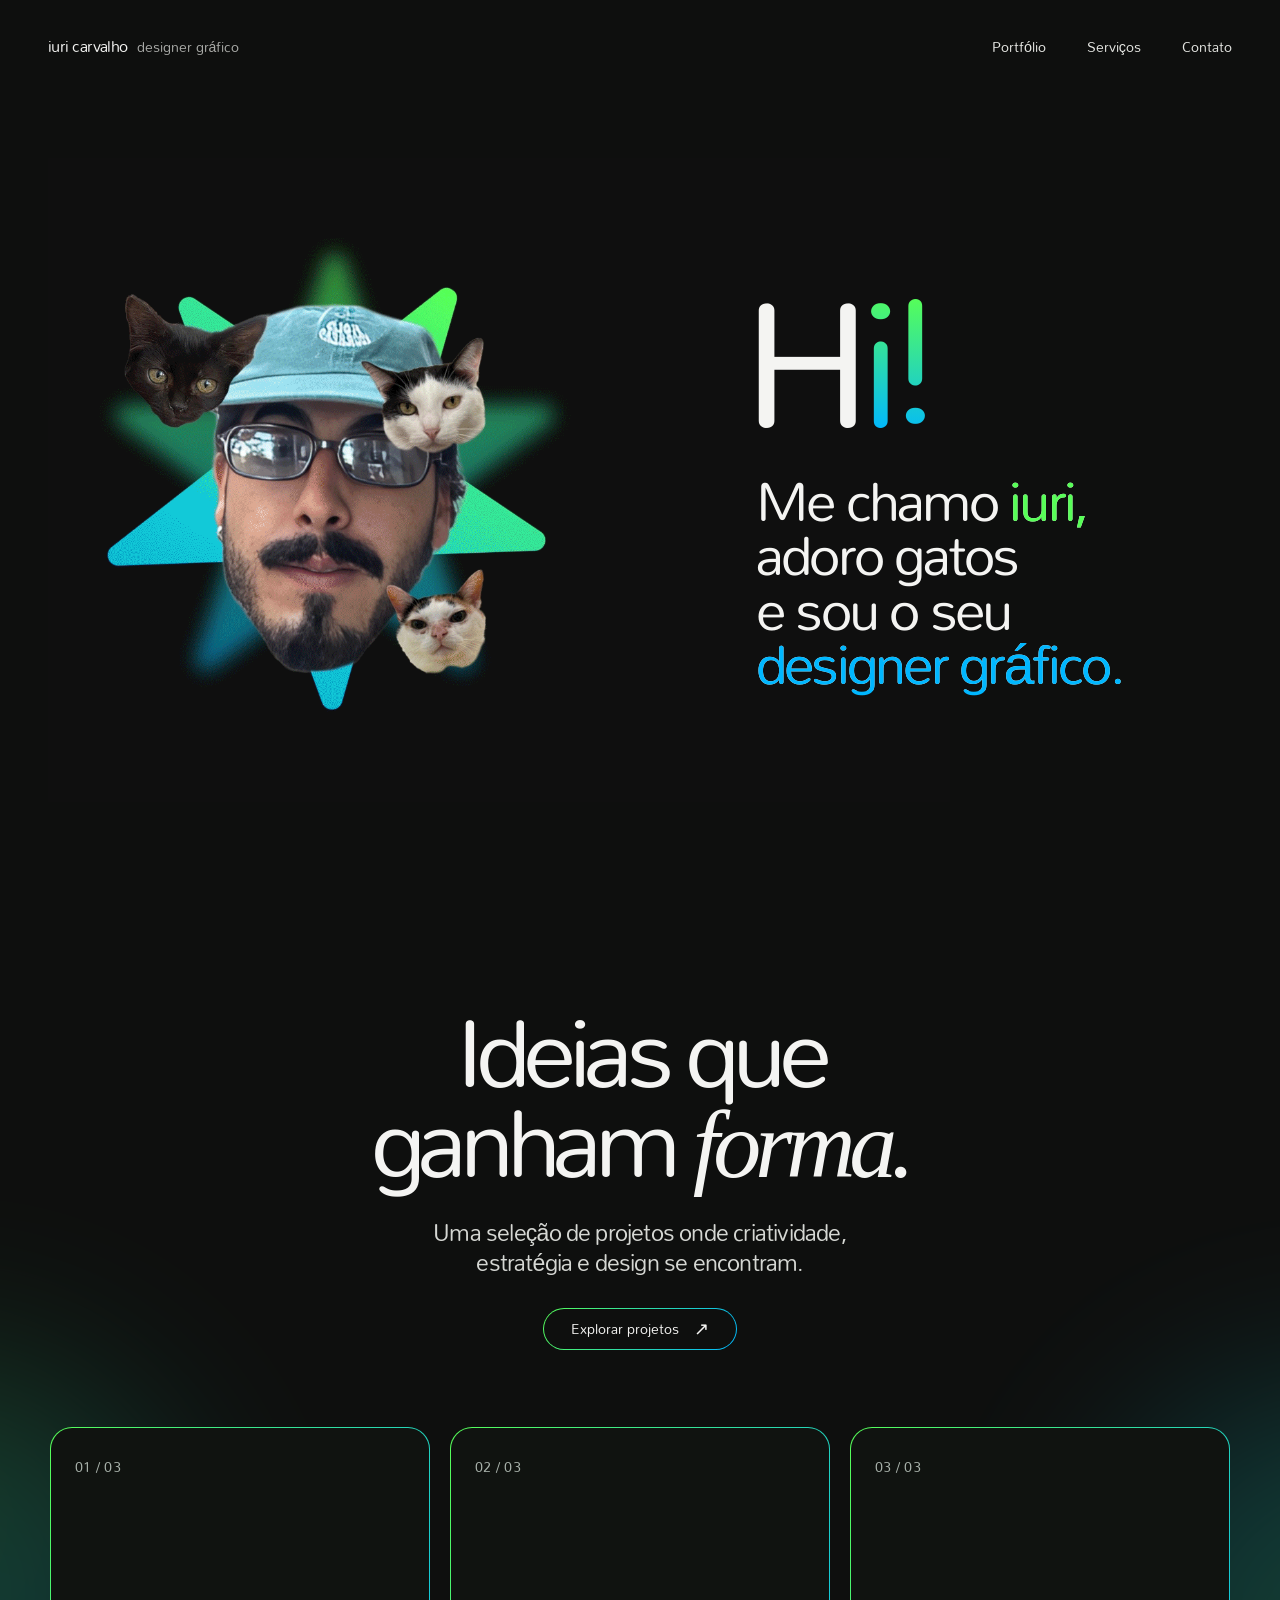
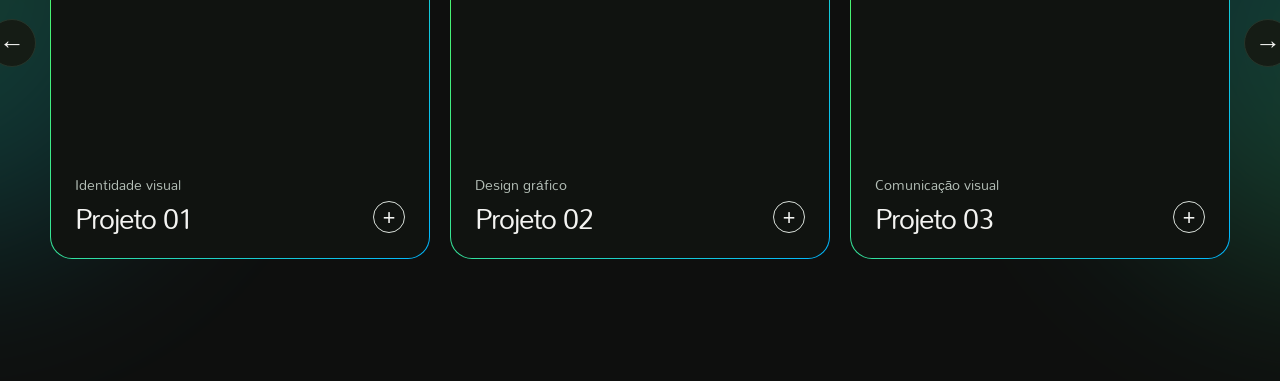
==== index.html @ af06d2a6 "teste-lp" ====
<!doctype html>
<html lang="pt-BR">
  <head>
    <meta charset="utf-8" />
    <meta name="viewport" content="width=device-width, initial-scale=1" />
    <meta
      name="description"
      content="Iuri Carvalho — designer gráfico. Conheça meu trabalho, serviços e formas de contato."
    />
    <meta name="theme-color" content="#0e0f0e" />
    <title>Iuri Carvalho — Designer gráfico</title>
    <link rel="stylesheet" href="styles.css" />
    <script src="script.js" defer></script>
  </head>

  <body>
    <header class="site-header">
      <a class="wordmark" href="#inicio" aria-label="Iuri Carvalho, início">
        <span class="wordmark__name">iuri carvalho</span>
        <span class="wordmark__role">designer gráfico</span>
      </a>

      <nav class="site-nav" aria-label="Navegação principal">
        <a href="#portfolio">Portfólio</a>
        <a href="#servicos">Serviços</a>
        <a href="#contato">Contato</a>
      </nav>
    </header>

    <main>
      <!-- PRIMEIRA SECÇÃO: APRESENTAÇÃO -->

      <section id="inicio" class="hero">
        <div class="hero-layout">
          <img
            class="hero-gif"
            src="./assets/logo.gif"
            alt="Animação da identidade visual de Iuri Carvalho"
          />

          <div class="hero-copy">
            <h1 class="hero-copy__greeting" aria-label="Hi!">
              <span class="hero-copy__letter-h" aria-hidden="true">H</span><span class="hero-copy__greeting-accent" aria-hidden="true"><span class="hero-copy__letter-i">i</span><span class="hero-copy__letter-inverted">i</span></span>
            </h1>

            <p class="hero-copy__text">
              Me chamo <span class="hero-copy__green">iuri,</span><br />
              adoro gatos<br />
              e sou o seu<br />
              <span class="hero-copy__blue">designer gráfico.</span>
            </p>
          </div>
        </div>
      </section>

      <!-- SEGUNDA SECÇÃO: PORTFÓLIO -->

      <section id="portfolio" class="portfolio" aria-labelledby="portfolio-title">
        <div class="portfolio__glow portfolio__glow--left" aria-hidden="true"></div>
        <div class="portfolio__glow portfolio__glow--right" aria-hidden="true"></div>

        <div class="portfolio__content">
          <div class="portfolio__intro">
            <h2 id="portfolio-title" class="portfolio__title">
              Ideias que<br />
              ganham <em>forma.</em>
            </h2>

            <p class="portfolio__description">
              Uma seleção de projetos onde criatividade,<br class="desktop-break" />
              estratégia e design se encontram.
            </p>

            <a class="portfolio__button" href="#portfolio-projetos">
              Explorar projetos
              <span aria-hidden="true">↗</span>
            </a>
          </div>

          <div class="portfolio__showcase">
            <button
              class="portfolio__arrow portfolio__arrow--prev"
              type="button"
              aria-label="Ver projetos anteriores"
              aria-controls="portfolio-projetos"
            >
              <span aria-hidden="true">←</span>
            </button>

            <div
              id="portfolio-projetos"
              class="portfolio__track"
              tabindex="0"
              aria-label="Projetos do portfólio"
            >
              <article class="project-card">
                <div class="project-card__content">
                  <span class="project-card__number">01 / 03</span>

                  <div class="project-card__bottom">
                    <span class="project-card__category">
                      Identidade visual
                    </span>
                    <h3 class="project-card__title">
                      Projeto 01
                    </h3>
                    <span class="project-card__plus" aria-hidden="true">+</span>
                  </div>
                </div>
              </article>

              <article class="project-card">
                <div class="project-card__content">
                  <span class="project-card__number">02 / 03</span>

                  <div class="project-card__bottom">
                    <span class="project-card__category">
                      Design gráfico
                    </span>
                    <h3 class="project-card__title">
                      Projeto 02
                    </h3>
                    <span class="project-card__plus" aria-hidden="true">+</span>
                  </div>
                </div>
              </article>

              <article class="project-card">
                <div class="project-card__content">
                  <span class="project-card__number">03 / 03</span>

                  <div class="project-card__bottom">
                    <span class="project-card__category">
                      Comunicação visual
                    </span>
                    <h3 class="project-card__title">
                      Projeto 03
                    </h3>
                    <span class="project-card__plus" aria-hidden="true">+</span>
                  </div>
                </div>
              </article>
            </div>

            <button
              class="portfolio__arrow portfolio__arrow--next"
              type="button"
              aria-label="Ver próximos projetos"
              aria-controls="portfolio-projetos"
            >
              <span aria-hidden="true">→</span>
            </button>
          </div>
        </div>
      </section>
    </main>
  </body>
</html>
---- styles.css ----
@font-face {
  font-family: "Mandali";
  src: url("./assets/Mandali-Regular.ttf") format("truetype");
  font-weight: 400;
  font-style: normal;
  font-display: swap;
}

:root {
  color-scheme: dark;
  font-family: "Mandali", "Helvetica Neue", Helvetica, Arial, sans-serif;
  font-synthesis: none;
  text-rendering: optimizeLegibility;
  -webkit-font-smoothing: antialiased;
  -moz-osx-font-smoothing: grayscale;

  --background: #0e0f0e;
  --white: #f4f4f2;
  --green: #57ff57;
  --blue: #00b7ff;
  --brand-gradient: linear-gradient(120deg, #57ff57, #00b7ff);

  background: var(--background);
  color: var(--white);
}

* {
  box-sizing: border-box;
}

html {
  min-width: 320px;
  min-height: 100%;
  scroll-behavior: smooth;
  background: var(--background);
}

body {
  min-width: 320px;
  min-height: 100vh;
  margin: 0;
  overflow-x: hidden;
  background: var(--background);
}

/* HEADER */

.site-header {
  position: relative;
  z-index: 1;
  display: flex;
  align-items: center;
  justify-content: space-between;
  gap: 2rem;
  width: min(calc(100% - 96px), 1440px);
  min-height: 92px;
  margin-inline: auto;
}

.wordmark {
  display: inline-flex;
  align-items: baseline;
  gap: 0.55rem;
  color: inherit;
  text-decoration: none;
  white-space: nowrap;
}

.wordmark__name {
  font-size: 1rem;
  font-weight: 400;
  letter-spacing: -0.035em;
}

.wordmark__role {
  color: #a9aaa7;
  font-size: 0.875rem;
  font-weight: 400;
}

.site-nav {
  display: flex;
  align-items: center;
  gap: clamp(1.25rem, 3.2vw, 3rem);
}

.site-nav a {
  color: #e6e7e3;
  font-size: 0.9rem;
  text-decoration: none;
  transition: color 160ms ease;
}

.site-nav a:hover,
.site-nav a:focus-visible {
  color: var(--green);
}

.site-nav a:focus-visible,
.wordmark:focus-visible {
  outline: 2px solid var(--blue);
  outline-offset: 5px;
}

/* HERO */

.hero {
  display: grid;
  min-height: calc(100svh - 92px);
  place-items: center;
  padding: 0 48px 32px;
}

.hero-layout {
  display: grid;
  grid-template-columns: minmax(0, 1.15fr) minmax(360px, 0.85fr);
  align-items: center;
  gap: clamp(2rem, 5vw, 5rem);
  width: min(100%, 1440px);
  margin-inline: auto;
}

.hero-gif {
  display: block;
  justify-self: start;
  width: 140%;
  height: auto;
  object-fit: contain;
  object-position: left center;
}

.hero-copy {
  justify-self: end;
  width: min(100%, 520px);
  color: var(--white);
}

/* SAUDAÇÃO HI */

.hero-copy__greeting {
  display: flex;
  align-items: center;
  width: max-content;
  max-width: 100%;
  margin: 0 0 1.5rem;
  margin-left: -0.08em;
  font-size: clamp(8rem, 14vw, 13rem);
  font-weight: 400;
  letter-spacing: -0.08em;
  line-height: 0.8;
}

.hero-copy__letter-h {
  display: inline-block;
  color: var(--white);
  line-height: 1;
}

.hero-copy__greeting-accent {
  display: inline-flex;
  align-items: center;
  gap: 0;
  margin-left: 0.01em;
  letter-spacing: 0;
  line-height: 1;
}

.hero-copy__letter-i {
  display: inline-block;
  flex: 0 0 auto;
  line-height: 1;

  background: linear-gradient(
    180deg,
    #57ff57 10%,
    #00b7ff 90%
  );

  background-clip: text;
  -webkit-background-clip: text;
  color: transparent;
  -webkit-text-fill-color: transparent;
}

.hero-copy__letter-inverted {
  display: inline-block;
  flex: 0 0 auto;
  line-height: 1;
  margin-left: -0.035em;

  background: linear-gradient(
    0deg,
    #57ff57 10%,
    #00b7ff 90%
  );

  background-clip: text;
  -webkit-background-clip: text;
  color: transparent;
  -webkit-text-fill-color: transparent;

  transform: translateY(0.055em) rotate(180deg);
  transform-origin: center center;
}

/* TEXTO DE APRESENTAÇÃO */

.hero-copy__text {
  margin: 0;
  max-width: none;
  text-wrap: pretty;
  font-size: clamp(2.5rem, 4.3vw, 4.5rem);
  font-weight: 400;
  letter-spacing: -0.05em;
  line-height: 0.99;
  text-align: left;

  background: linear-gradient(
    100deg,
    #f4f4f2 30%,
    #57ff57 45%,
    #00b7ff 55%,
    #f4f4f2 70%
  );

  background-size: 250% 100%;
  background-clip: text;
  -webkit-background-clip: text;
  color: transparent;
  -webkit-text-fill-color: transparent;

  animation: text-gradient 6s linear infinite;
}

.hero-copy__green {
  color: var(--green);
  -webkit-text-fill-color: var(--green);
}

.hero-copy__blue {
  color: var(--blue);
  white-space: nowrap;
  -webkit-text-fill-color: var(--blue);
}

@keyframes text-gradient {
  from {
    background-position: 200% 0;
  }

  to {
    background-position: -50% 0;
  }
}

/* PORTFÓLIO */

.portfolio {
  position: relative;
  isolation: isolate;
  overflow: hidden;
  width: 100%;
  min-height: 850px;
  padding: 105px 48px 120px;
  background: var(--background);
}

.portfolio__content {
  position: relative;
  z-index: 1;
  width: min(100%, 1440px);
  margin-inline: auto;
}

.portfolio__intro {
  display: flex;
  flex-direction: column;
  align-items: center;
  text-align: center;
}

.portfolio__title {
  margin: 0;
  color: var(--white);
  font-size: clamp(4rem, 7.5vw, 7.5rem);
  font-weight: 400;
  letter-spacing: -0.075em;
  line-height: 0.94;
}

.portfolio__title em {
  font-family: Georgia, "Times New Roman", serif;
  font-weight: 400;
  letter-spacing: -0.065em;
}

.portfolio__description {
  margin: 28px 0 0;
  color: #d5d7d3;
  font-size: clamp(1.1rem, 1.8vw, 1.5rem);
  font-weight: 400;
  letter-spacing: -0.035em;
  line-height: 1.3;
}

.portfolio__button {
  display: inline-flex;
  align-items: center;
  justify-content: center;
  gap: 0.9rem;
  min-height: 42px;
  margin-top: 30px;
  padding: 0.25rem 1.7rem;
  border: 1px solid transparent;
  border-radius: 100px;

  background:
    linear-gradient(var(--background), var(--background)) padding-box,
    var(--brand-gradient) border-box;

  color: var(--white);
  font-family: inherit;
  font-size: 0.9rem;
  line-height: 1.3;
  text-decoration: none;
  transition:
    background 200ms ease,
    transform 200ms ease;
}

.portfolio__button:hover {
  transform: translateY(-3px);
  background:
    linear-gradient(#18221a, #18221a) padding-box,
    var(--brand-gradient) border-box;
}

.portfolio__button span {
  font-size: 1.15rem;
}

/* EFEITOS DE LUZ */

.portfolio__glow {
  position: absolute;
  z-index: 0;
  width: 480px;
  height: 480px;
  border-radius: 50%;
  pointer-events: none;
  filter: blur(95px);
  opacity: 0.22;
}

.portfolio__glow--left {
  top: 43%;
  left: -300px;
  background: linear-gradient(135deg, var(--green), var(--blue));
}

.portfolio__glow--right {
  top: 45%;
  right: -300px;
  background: linear-gradient(135deg, var(--blue), var(--green));
}

/* CARROSSEL */

.portfolio__showcase {
  position: relative;
  width: 100%;
  margin-top: 75px;
}

.portfolio__track {
  display: grid;
  grid-auto-columns: calc((100% - 40px) / 3);
  grid-auto-flow: column;
  gap: 20px;
  overflow-x: auto;
  padding: 2px;
  scroll-behavior: smooth;
  scroll-snap-type: x mandatory;
  scrollbar-width: none;
}

.portfolio__track::-webkit-scrollbar {
  display: none;
}

/* CARTÕES */

.project-card {
  position: relative;
  isolation: isolate;
  overflow: hidden;
  min-width: 0;
  min-height: 430px;
  border: 1px solid transparent;
  border-radius: 22px;

  background:
    linear-gradient(#101310, #101310) padding-box,
    var(--brand-gradient) border-box;

  scroll-snap-align: start;
  transition:
    transform 250ms ease,
    box-shadow 250ms ease;
}

.project-card:hover {
  transform: translateY(-5px);
  box-shadow: 0 14px 45px rgba(0, 183, 255, 0.09);
}

.project-card__content {
  display: flex;
  flex-direction: column;
  justify-content: space-between;
  width: 100%;
  min-height: 430px;
  padding: 24px;
}

.project-card__number {
  align-self: flex-start;
  color: #aab3ac;
  font-size: 0.9rem;
  letter-spacing: 0.02em;
}

.project-card__bottom {
  position: relative;
  padding-right: 40px;
}

.project-card__category {
  display: block;
  margin-bottom: 5px;
  color: #b5c0b8;
  font-size: 0.85rem;
}

.project-card__title {
  margin: 0;
  color: var(--white);
  font-size: clamp(1.5rem, 2.2vw, 2.1rem);
  font-weight: 400;
  letter-spacing: -0.045em;
  line-height: 1.1;
}

.project-card__plus {
  position: absolute;
  right: 0;
  bottom: 1px;
  display: grid;
  width: 32px;
  height: 32px;
  place-items: center;
  border: 1px solid #d9e0da;
  border-radius: 50%;
  color: var(--white);
  font-family: Arial, sans-serif;
  font-size: 1.35rem;
  font-weight: 300;
  line-height: 1;
}

/* SETAS DE NAVEGAÇÃO */

.portfolio__arrow {
  position: absolute;
  z-index: 2;
  top: 50%;
  display: grid;
  width: 48px;
  height: 48px;
  place-items: center;
  padding: 0;
  border: 1px solid #26352a;
  border-radius: 50%;
  background: #151c15;
  color: var(--white);
  font-size: 1.6rem;
  cursor: pointer;
  transform: translateY(-50%);
  transition:
    background 200ms ease,
    border-color 200ms ease;
}

.portfolio__arrow:hover:not(:disabled) {
  border-color: var(--green);
  background: #203023;
}

.portfolio__arrow:disabled {
  opacity: 0.35;
  cursor: not-allowed;
}

.portfolio__arrow--prev {
  left: -60px;
}

.portfolio__arrow--next {
  right: -60px;
}

/* ACESSIBILIDADE */

.portfolio__button:focus-visible,
.portfolio__arrow:focus-visible,
.portfolio__track:focus-visible {
  outline: 2px solid var(--blue);
  outline-offset: 5px;
}

/* TABLETS */

@media (max-width: 900px) {
  .site-header {
    width: calc(100% - 48px);
  }

  .hero {
    padding: 0 24px 32px;
  }

  .hero-layout {
    grid-template-columns: 1fr;
    gap: 1.5rem;
    width: min(100%, 620px);
  }

  .hero-gif {
    width: min(125%, 520px);
  }

  .hero-copy {
    justify-self: start;
    width: min(100%, 560px);
    padding-top: 24px;
  }

  .hero-copy__greeting {
    margin-bottom: 1rem;
    font-size: clamp(6rem, 18vw, 10rem);
  }

  .hero-copy__text {
    font-size: clamp(2.2rem, 8vw, 3.8rem);
    max-width: none;
  }

  .portfolio {
    min-height: auto;
    padding: 90px 48px 110px;
  }

  .portfolio__track {
    grid-auto-columns: calc((100% - 20px) / 2);
  }

  .portfolio__arrow--prev {
    left: -43px;
  }

  .portfolio__arrow--next {
    right: -43px;
  }
}

/* SMARTPHONES */

@media (max-width: 640px) {
  .site-header {
    width: calc(100% - 40px);
    min-height: 0;
    flex-direction: column;
    align-items: flex-start;
    gap: 1.25rem;
    padding-block: 24px 12px;
  }

  .wordmark {
    gap: 0.45rem;
  }

  .wordmark__name {
    font-size: 0.94rem;
  }

  .wordmark__role {
    font-size: 0.82rem;
  }

  .site-nav {
    width: 100%;
    justify-content: space-between;
    gap: 1rem;
  }

  .site-nav a {
    font-size: 0.84rem;
  }

  .hero {
    min-height: calc(100svh - 128px);
    padding: 0 20px 24px;
  }

  .hero-copy__greeting {
    font-size: clamp(5rem, 18vw, 8rem);
  }

  .portfolio {
    padding: 75px 20px 95px;
  }

  .portfolio__title {
    font-size: clamp(3.1rem, 11vw, 5rem);
  }

  .portfolio__description {
    margin-top: 22px;
    font-size: 1.05rem;
  }

  .desktop-break {
    display: none;
  }

  .portfolio__button {
    margin-top: 25px;
  }

  .portfolio__showcase {
    margin-top: 55px;
  }

  .portfolio__track {
    grid-auto-columns: minmax(0, 85%);
    gap: 14px;
  }

  .project-card,
  .project-card__content {
    min-height: 390px;
  }

  .portfolio__arrow {
    top: auto;
    bottom: -65px;
    width: 42px;
    height: 42px;
    transform: none;
  }

  .portfolio__arrow--prev {
    left: calc(50% - 51px);
  }

  .portfolio__arrow--next {
    right: calc(50% - 51px);
  }

  .portfolio__glow {
    width: 300px;
    height: 300px;
    filter: blur(75px);
  }

  .portfolio__glow--left {
    left: -220px;
  }

  .portfolio__glow--right {
    right: -220px;
  }
}

/* MOVIMENTO REDUZIDO */

@media (prefers-reduced-motion: reduce) {
  html {
    scroll-behavior: auto;
  }

  .site-nav a,
  .portfolio__button,
  .project-card,
  .portfolio__arrow {
    transition: none;
  }

  .hero-copy__text {
    animation: none;
  }

  .portfolio__track {
    scroll-behavior: auto;
  }
}
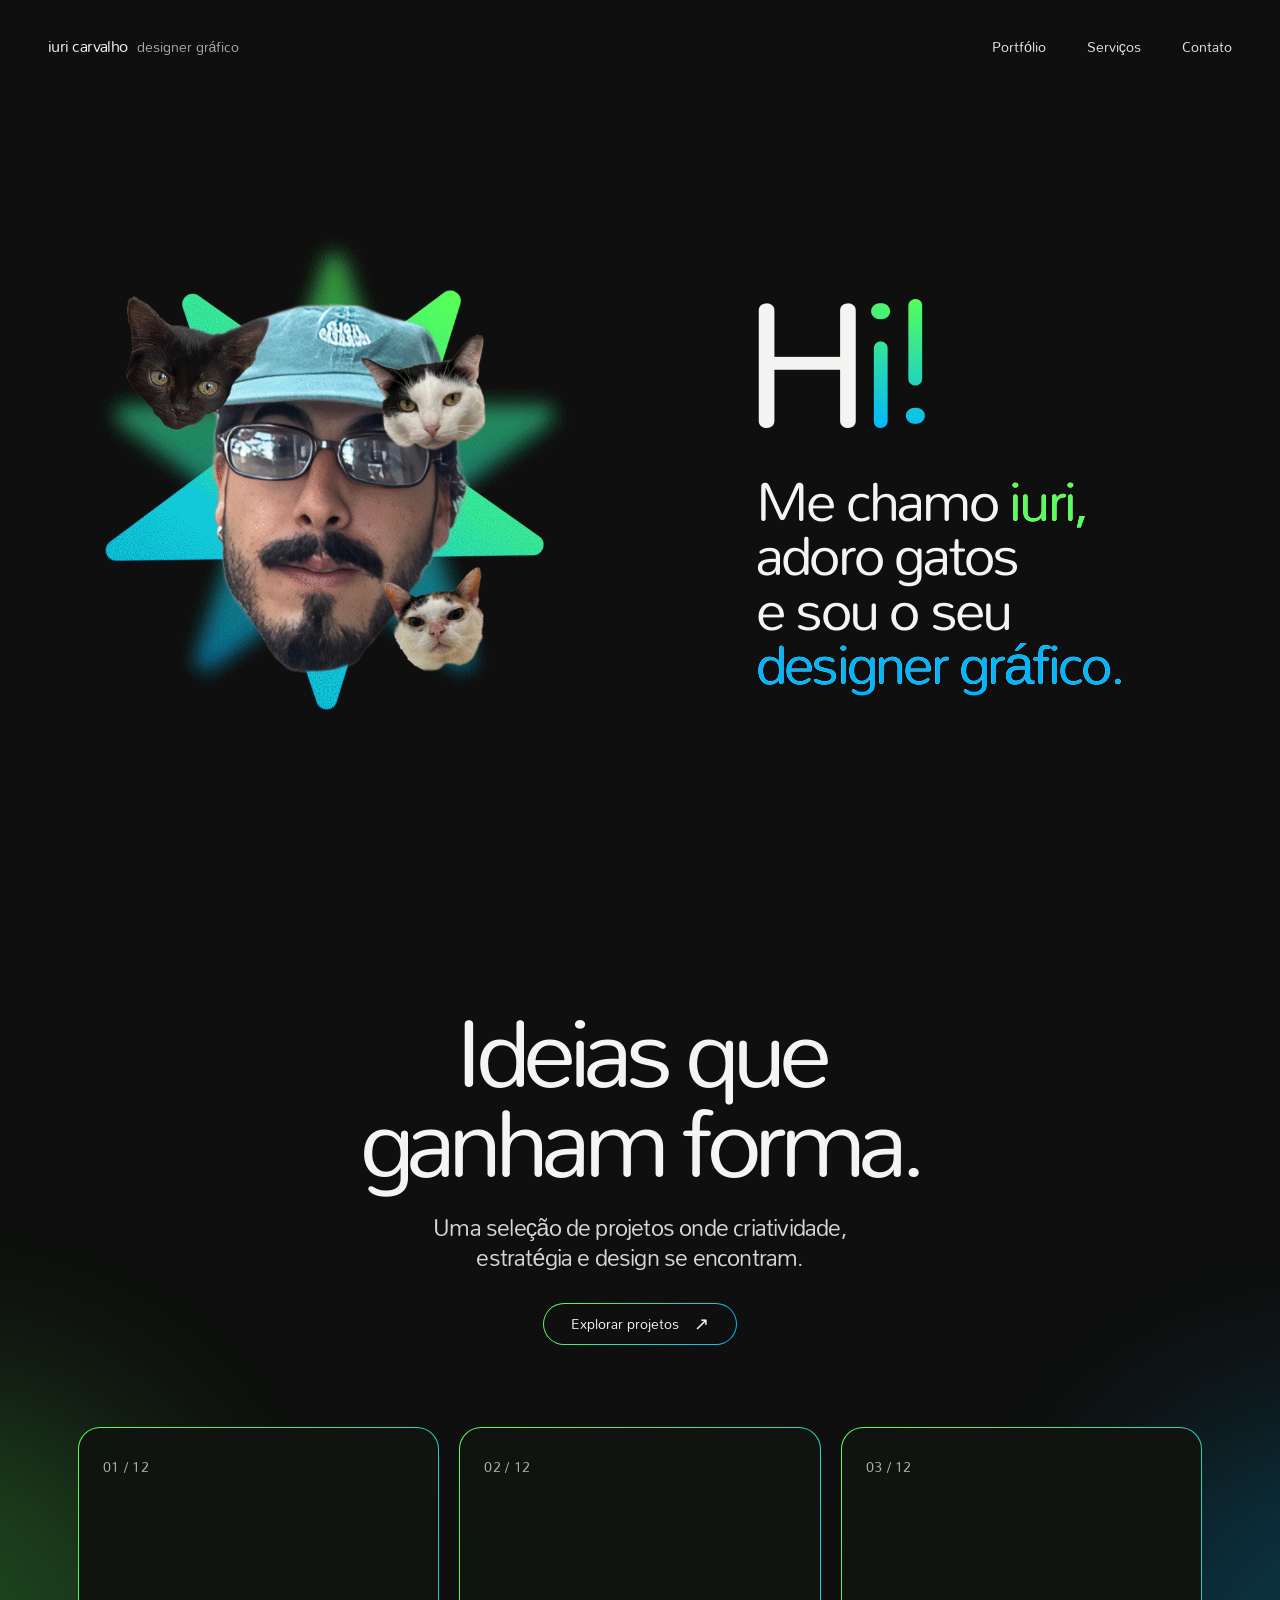
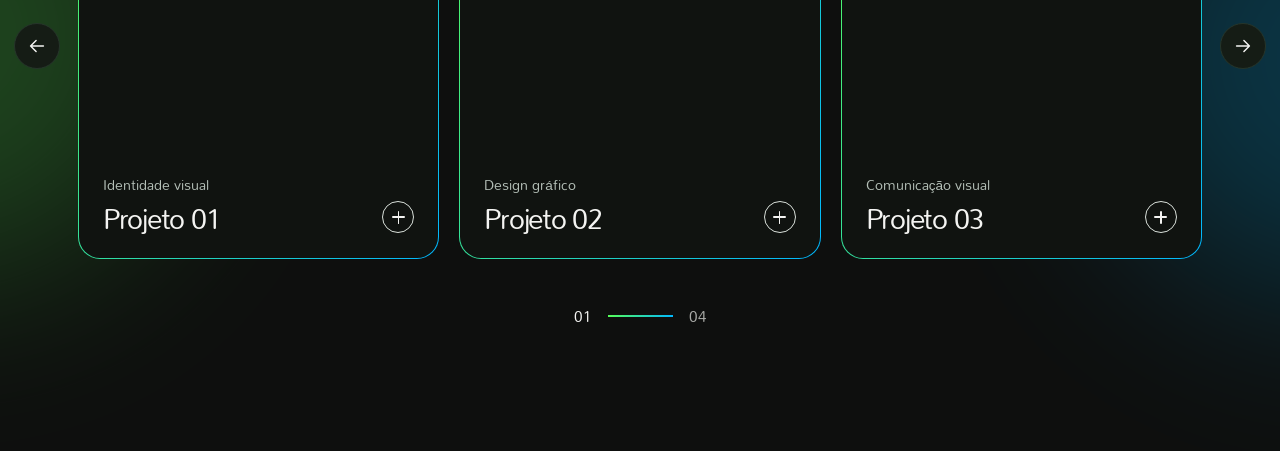
==== commit 464c17f3: "Atualiza portfolio com carrossel animado" ====
--- a/index.html
+++ b/index.html
@@ -1,159 +1,267 @@
 
 <!doctype html>
 <html lang="pt-BR">
-  <head>
-    <meta charset="utf-8" />
-    <meta name="viewport" content="width=device-width, initial-scale=1" />
-    <meta
-      name="description"
-      content="Iuri Carvalho — designer gráfico. Conheça meu trabalho, serviços e formas de contato."
-    />
-    <meta name="theme-color" content="#0e0f0e" />
-    <title>Iuri Carvalho — Designer gráfico</title>
-    <link rel="stylesheet" href="styles.css" />
-    <script src="script.js" defer></script>
-  </head>
-
-  <body>
-    <header class="site-header">
-      <a class="wordmark" href="#inicio" aria-label="Iuri Carvalho, início">
-        <span class="wordmark__name">iuri carvalho</span>
-        <span class="wordmark__role">designer gráfico</span>
-      </a>
-
-      <nav class="site-nav" aria-label="Navegação principal">
-        <a href="#portfolio">Portfólio</a>
-        <a href="#servicos">Serviços</a>
-        <a href="#contato">Contato</a>
-      </nav>
-    </header>
-
-    <main>
-      <!-- PRIMEIRA SECÇÃO: APRESENTAÇÃO -->
-
-      <section id="inicio" class="hero">
-        <div class="hero-layout">
-          <img
-            class="hero-gif"
-            src="./assets/logo.gif"
-            alt="Animação da identidade visual de Iuri Carvalho"
-          />
-
-          <div class="hero-copy">
-            <h1 class="hero-copy__greeting" aria-label="Hi!">
-              <span class="hero-copy__letter-h" aria-hidden="true">H</span><span class="hero-copy__greeting-accent" aria-hidden="true"><span class="hero-copy__letter-i">i</span><span class="hero-copy__letter-inverted">i</span></span>
-            </h1>
-
-            <p class="hero-copy__text">
-              Me chamo <span class="hero-copy__green">iuri,</span><br />
-              adoro gatos<br />
-              e sou o seu<br />
-              <span class="hero-copy__blue">designer gráfico.</span>
-            </p>
+<head>
+  <meta charset="utf-8" />
+  <meta name="viewport" content="width=device-width, initial-scale=1" />
+  <meta name="description" content="Iuri Carvalho — designer gráfico. Conheça meu trabalho, serviços e formas de contato." />
+  <meta name="theme-color" content="#0e0f0e" />
+  <title>Iuri Carvalho — Designer gráfico</title>
+  <link rel="stylesheet" href="./styles.css" />
+  <script src="./script.js" defer></script>
+</head>
+
+<body>
+  <header class="site-header">
+    <a class="wordmark" href="#inicio" aria-label="Iuri Carvalho, início">
+      <span class="wordmark__name">iuri carvalho</span>
+      <span class="wordmark__role">designer gráfico</span>
+    </a>
+
+    <nav class="site-nav" aria-label="Navegação principal">
+      <a href="#portfolio">Portfólio</a>
+      <a href="#servicos">Serviços</a>
+      <a href="#contato">Contato</a>
+    </nav>
+  </header>
+
+  <main>
+    <!-- APRESENTAÇÃO -->
+    <section id="inicio" class="hero">
+      <div class="hero-layout">
+        <img
+          class="hero-gif"
+          src="./assets/logo.gif"
+          alt="Animação da identidade visual de Iuri Carvalho"
+        />
+
+        <div class="hero-copy">
+          <h1 class="hero-copy__greeting" aria-label="Hi!">
+            <span class="hero-copy__letter-h" aria-hidden="true">H</span><span class="hero-copy__greeting-accent" aria-hidden="true"><span class="hero-copy__letter-i">i</span><span class="hero-copy__letter-inverted">i</span></span>
+          </h1>
+
+          <p class="hero-copy__text">
+            Me chamo <span class="hero-copy__green">iuri,</span><br />
+            adoro gatos<br />
+            e sou o seu<br />
+            <span class="hero-copy__blue">designer gráfico.</span>
+          </p>
+        </div>
+      </div>
+    </section>
+
+    <!-- PORTFÓLIO -->
+    <section id="portfolio" class="portfolio" aria-labelledby="portfolio-title">
+      <div class="portfolio__glow portfolio__glow--left" aria-hidden="true"></div>
+      <div class="portfolio__glow portfolio__glow--right" aria-hidden="true"></div>
+
+      <div class="portfolio__content">
+        <div class="portfolio__intro">
+          <h2 id="portfolio-title" class="portfolio__title">
+            Ideias que<br />
+            ganham <em>forma.</em>
+          </h2>
+
+          <p class="portfolio__description">
+            Uma seleção de projetos onde criatividade,<br class="desktop-break" />
+            estratégia e design se encontram.
+          </p>
+
+          <a class="portfolio__button" href="#portfolio-projetos">
+            Explorar projetos
+            <span aria-hidden="true">↗</span>
+          </a>
+        </div>
+
+        <div class="portfolio__showcase" id="portfolio-projetos">
+          <button
+            class="portfolio__arrow portfolio__arrow--prev"
+            type="button"
+            aria-label="Projetos anteriores"
+            aria-controls="portfolio-track"
+          >
+            <svg viewBox="0 0 24 24" fill="none" aria-hidden="true">
+              <path d="M19 12H5M11 18L5 12L11 6"
+                stroke="currentColor"
+                stroke-width="1.6"
+                stroke-linecap="round"
+                stroke-linejoin="round"/>
+            </svg>
+          </button>
+
+          <div class="portfolio__viewport">
+            <div class="portfolio__track" id="portfolio-track">
+
+              <!-- PROJETO 01 -->
+              <article class="project-card">
+                <div class="project-card__content">
+                  <span class="project-card__number">01 / 12</span>
+                  <div class="project-card__bottom">
+                    <span class="project-card__category">Identidade visual</span>
+                    <h3 class="project-card__title">Projeto 01</h3>
+                    <span class="project-card__plus" aria-hidden="true"></span>
+                  </div>
+                </div>
+              </article>
+
+              <!-- PROJETO 02 -->
+              <article class="project-card">
+                <div class="project-card__content">
+                  <span class="project-card__number">02 / 12</span>
+                  <div class="project-card__bottom">
+                    <span class="project-card__category">Design gráfico</span>
+                    <h3 class="project-card__title">Projeto 02</h3>
+                    <span class="project-card__plus" aria-hidden="true"></span>
+                  </div>
+                </div>
+              </article>
+
+              <!-- PROJETO 03 -->
+              <article class="project-card">
+                <div class="project-card__content">
+                  <span class="project-card__number">03 / 12</span>
+                  <div class="project-card__bottom">
+                    <span class="project-card__category">Comunicação visual</span>
+                    <h3 class="project-card__title">Projeto 03</h3>
+                    <span class="project-card__plus" aria-hidden="true"></span>
+                  </div>
+                </div>
+              </article>
+
+              <!-- PROJETO 04 -->
+              <article class="project-card">
+                <div class="project-card__content">
+                  <span class="project-card__number">04 / 12</span>
+                  <div class="project-card__bottom">
+                    <span class="project-card__category">Identidade visual</span>
+                    <h3 class="project-card__title">Projeto 04</h3>
+                    <span class="project-card__plus" aria-hidden="true"></span>
+                  </div>
+                </div>
+              </article>
+
+              <!-- PROJETO 05 -->
+              <article class="project-card">
+                <div class="project-card__content">
+                  <span class="project-card__number">05 / 12</span>
+                  <div class="project-card__bottom">
+                    <span class="project-card__category">Design gráfico</span>
+                    <h3 class="project-card__title">Projeto 05</h3>
+                    <span class="project-card__plus" aria-hidden="true"></span>
+                  </div>
+                </div>
+              </article>
+
+              <!-- PROJETO 06 -->
+              <article class="project-card">
+                <div class="project-card__content">
+                  <span class="project-card__number">06 / 12</span>
+                  <div class="project-card__bottom">
+                    <span class="project-card__category">Comunicação visual</span>
+                    <h3 class="project-card__title">Projeto 06</h3>
+                    <span class="project-card__plus" aria-hidden="true"></span>
+                  </div>
+                </div>
+              </article>
+
+              <!-- PROJETO 07 -->
+              <article class="project-card">
+                <div class="project-card__content">
+                  <span class="project-card__number">07 / 12</span>
+                  <div class="project-card__bottom">
+                    <span class="project-card__category">Identidade visual</span>
+                    <h3 class="project-card__title">Projeto 07</h3>
+                    <span class="project-card__plus" aria-hidden="true"></span>
+                  </div>
+                </div>
+              </article>
+
+              <!-- PROJETO 08 -->
+              <article class="project-card">
+                <div class="project-card__content">
+                  <span class="project-card__number">08 / 12</span>
+                  <div class="project-card__bottom">
+                    <span class="project-card__category">Design gráfico</span>
+                    <h3 class="project-card__title">Projeto 08</h3>
+                    <span class="project-card__plus" aria-hidden="true"></span>
+                  </div>
+                </div>
+              </article>
+
+              <!-- PROJETO 09 -->
+              <article class="project-card">
+                <div class="project-card__content">
+                  <span class="project-card__number">09 / 12</span>
+                  <div class="project-card__bottom">
+                    <span class="project-card__category">Comunicação visual</span>
+                    <h3 class="project-card__title">Projeto 09</h3>
+                    <span class="project-card__plus" aria-hidden="true"></span>
+                  </div>
+                </div>
+              </article>
+
+              <!-- PROJETO 10 -->
+              <article class="project-card">
+                <div class="project-card__content">
+                  <span class="project-card__number">10 / 12</span>
+                  <div class="project-card__bottom">
+                    <span class="project-card__category">Identidade visual</span>
+                    <h3 class="project-card__title">Projeto 10</h3>
+                    <span class="project-card__plus" aria-hidden="true"></span>
+                  </div>
+                </div>
+              </article>
+
+              <!-- PROJETO 11 -->
+              <article class="project-card">
+                <div class="project-card__content">
+                  <span class="project-card__number">11 / 12</span>
+                  <div class="project-card__bottom">
+                    <span class="project-card__category">Design gráfico</span>
+                    <h3 class="project-card__title">Projeto 11</h3>
+                    <span class="project-card__plus" aria-hidden="true"></span>
+                  </div>
+                </div>
+              </article>
+
+              <!-- PROJETO 12 -->
+              <article class="project-card">
+                <div class="project-card__content">
+                  <span class="project-card__number">12 / 12</span>
+                  <div class="project-card__bottom">
+                    <span class="project-card__category">Comunicação visual</span>
+                    <h3 class="project-card__title">Projeto 12</h3>
+                    <span class="project-card__plus" aria-hidden="true"></span>
+                  </div>
+                </div>
+              </article>
+
+            </div>
           </div>
-        </div>
-      </section>
-
-      <!-- SEGUNDA SECÇÃO: PORTFÓLIO -->
-
-      <section id="portfolio" class="portfolio" aria-labelledby="portfolio-title">
-        <div class="portfolio__glow portfolio__glow--left" aria-hidden="true"></div>
-        <div class="portfolio__glow portfolio__glow--right" aria-hidden="true"></div>
-
-        <div class="portfolio__content">
-          <div class="portfolio__intro">
-            <h2 id="portfolio-title" class="portfolio__title">
-              Ideias que<br />
-              ganham <em>forma.</em>
-            </h2>
-
-            <p class="portfolio__description">
-              Uma seleção de projetos onde criatividade,<br class="desktop-break" />
-              estratégia e design se encontram.
-            </p>
-
-            <a class="portfolio__button" href="#portfolio-projetos">
-              Explorar projetos
-              <span aria-hidden="true">↗</span>
-            </a>
-          </div>
-
-          <div class="portfolio__showcase">
-            <button
-              class="portfolio__arrow portfolio__arrow--prev"
-              type="button"
-              aria-label="Ver projetos anteriores"
-              aria-controls="portfolio-projetos"
-            >
-              <span aria-hidden="true">←</span>
-            </button>
-
-            <div
-              id="portfolio-projetos"
-              class="portfolio__track"
-              tabindex="0"
-              aria-label="Projetos do portfólio"
-            >
-              <article class="project-card">
-                <div class="project-card__content">
-                  <span class="project-card__number">01 / 03</span>
-
-                  <div class="project-card__bottom">
-                    <span class="project-card__category">
-                      Identidade visual
-                    </span>
-                    <h3 class="project-card__title">
-                      Projeto 01
-                    </h3>
-                    <span class="project-card__plus" aria-hidden="true">+</span>
-                  </div>
-                </div>
-              </article>
-
-              <article class="project-card">
-                <div class="project-card__content">
-                  <span class="project-card__number">02 / 03</span>
-
-                  <div class="project-card__bottom">
-                    <span class="project-card__category">
-                      Design gráfico
-                    </span>
-                    <h3 class="project-card__title">
-                      Projeto 02
-                    </h3>
-                    <span class="project-card__plus" aria-hidden="true">+</span>
-                  </div>
-                </div>
-              </article>
-
-              <article class="project-card">
-                <div class="project-card__content">
-                  <span class="project-card__number">03 / 03</span>
-
-                  <div class="project-card__bottom">
-                    <span class="project-card__category">
-                      Comunicação visual
-                    </span>
-                    <h3 class="project-card__title">
-                      Projeto 03
-                    </h3>
-                    <span class="project-card__plus" aria-hidden="true">+</span>
-                  </div>
-                </div>
-              </article>
-            </div>
-
-            <button
-              class="portfolio__arrow portfolio__arrow--next"
-              type="button"
-              aria-label="Ver próximos projetos"
-              aria-controls="portfolio-projetos"
-            >
-              <span aria-hidden="true">→</span>
-            </button>
-          </div>
-        </div>
-      </section>
-    </main>
-  </body>
+
+          <button
+            class="portfolio__arrow portfolio__arrow--next"
+            type="button"
+            aria-label="Próximos projetos"
+            aria-controls="portfolio-track"
+          >
+            <svg viewBox="0 0 24 24" fill="none" aria-hidden="true">
+              <path d="M5 12H19M13 6L19 12L13 18"
+                stroke="currentColor"
+                stroke-width="1.6"
+                stroke-linecap="round"
+                stroke-linejoin="round"/>
+            </svg>
+          </button>
+        </div>
+
+        <div class="portfolio__pagination" aria-live="polite">
+          <span class="portfolio__current">01</span>
+          <span class="portfolio__pagination-line"></span>
+          <span class="portfolio__total">04</span>
+        </div>
+      </div>
+    </section>
+  </main>
+</body>
 </html>
--- a/styles.css
+++ b/styles.css
@@ -42,6 +42,11 @@
   margin: 0;
   overflow-x: hidden;
   background: var(--background);
+}
+
+button,
+a {
+  -webkit-tap-highlight-color: transparent;
 }
 
 /* HEADER */
@@ -136,7 +141,7 @@
   color: var(--white);
 }
 
-/* SAUDAÇÃO HI */
+/* HI */
 
 .hero-copy__greeting {
   display: flex;
@@ -170,13 +175,7 @@
   display: inline-block;
   flex: 0 0 auto;
   line-height: 1;
-
-  background: linear-gradient(
-    180deg,
-    #57ff57 10%,
-    #00b7ff 90%
-  );
-
+  background: linear-gradient(180deg, #57ff57 10%, #00b7ff 90%);
   background-clip: text;
   -webkit-background-clip: text;
   color: transparent;
@@ -188,23 +187,16 @@
   flex: 0 0 auto;
   line-height: 1;
   margin-left: -0.035em;
-
-  background: linear-gradient(
-    0deg,
-    #57ff57 10%,
-    #00b7ff 90%
-  );
-
+  background: linear-gradient(0deg, #57ff57 10%, #00b7ff 90%);
   background-clip: text;
   -webkit-background-clip: text;
   color: transparent;
   -webkit-text-fill-color: transparent;
-
   transform: translateY(0.055em) rotate(180deg);
   transform-origin: center center;
 }
 
-/* TEXTO DE APRESENTAÇÃO */
+/* TEXTO HERO */
 
 .hero-copy__text {
   margin: 0;
@@ -215,7 +207,6 @@
   letter-spacing: -0.05em;
   line-height: 0.99;
   text-align: left;
-
   background: linear-gradient(
     100deg,
     #f4f4f2 30%,
@@ -223,13 +214,11 @@
     #00b7ff 55%,
     #f4f4f2 70%
   );
-
   background-size: 250% 100%;
   background-clip: text;
   -webkit-background-clip: text;
   color: transparent;
   -webkit-text-fill-color: transparent;
-
   animation: text-gradient 6s linear infinite;
 }
 
@@ -245,13 +234,8 @@
 }
 
 @keyframes text-gradient {
-  from {
-    background-position: 200% 0;
-  }
-
-  to {
-    background-position: -50% 0;
-  }
+  from { background-position: 200% 0; }
+  to { background-position: -50% 0; }
 }
 
 /* PORTFÓLIO */
@@ -262,7 +246,7 @@
   overflow: hidden;
   width: 100%;
   min-height: 850px;
-  padding: 105px 48px 120px;
+  padding: 105px 76px 120px;
   background: var(--background);
 }
 
@@ -283,6 +267,7 @@
 .portfolio__title {
   margin: 0;
   color: var(--white);
+  font-family: "Mandali", sans-serif;
   font-size: clamp(4rem, 7.5vw, 7.5rem);
   font-weight: 400;
   letter-spacing: -0.075em;
@@ -290,9 +275,10 @@
 }
 
 .portfolio__title em {
-  font-family: Georgia, "Times New Roman", serif;
-  font-weight: 400;
-  letter-spacing: -0.065em;
+  font-family: "Mandali", sans-serif;
+  font-style: normal;
+  font-weight: 400;
+  letter-spacing: inherit;
 }
 
 .portfolio__description {
@@ -314,33 +300,26 @@
   padding: 0.25rem 1.7rem;
   border: 1px solid transparent;
   border-radius: 100px;
-
   background:
     linear-gradient(var(--background), var(--background)) padding-box,
     var(--brand-gradient) border-box;
-
   color: var(--white);
   font-family: inherit;
   font-size: 0.9rem;
   line-height: 1.3;
   text-decoration: none;
-  transition:
-    background 200ms ease,
-    transform 200ms ease;
+  transition: transform 200ms ease;
 }
 
 .portfolio__button:hover {
   transform: translateY(-3px);
-  background:
-    linear-gradient(#18221a, #18221a) padding-box,
-    var(--brand-gradient) border-box;
 }
 
 .portfolio__button span {
   font-size: 1.15rem;
 }
 
-/* EFEITOS DE LUZ */
+/* ILUMINAÇÃO */
 
 .portfolio__glow {
   position: absolute;
@@ -356,16 +335,16 @@
 .portfolio__glow--left {
   top: 43%;
   left: -300px;
-  background: linear-gradient(135deg, var(--green), var(--blue));
+  background: var(--green);
 }
 
 .portfolio__glow--right {
   top: 45%;
   right: -300px;
-  background: linear-gradient(135deg, var(--blue), var(--green));
-}
-
-/* CARROSSEL */
+  background: var(--blue);
+}
+
+/* CARROSSEL DESLIZANTE */
 
 .portfolio__showcase {
   position: relative;
@@ -373,45 +352,46 @@
   margin-top: 75px;
 }
 
+.portfolio__viewport {
+  width: 100%;
+  overflow: hidden;
+  padding: 7px 2px 12px;
+}
+
 .portfolio__track {
-  display: grid;
-  grid-auto-columns: calc((100% - 40px) / 3);
-  grid-auto-flow: column;
-  gap: 20px;
-  overflow-x: auto;
-  padding: 2px;
-  scroll-behavior: smooth;
-  scroll-snap-type: x mandatory;
-  scrollbar-width: none;
-}
-
-.portfolio__track::-webkit-scrollbar {
-  display: none;
-}
-
-/* CARTÕES */
+  --visible-cards: 3;
+  --card-gap: 20px;
+
+  display: flex;
+  align-items: stretch;
+  gap: var(--card-gap);
+  width: 100%;
+  transform: translate3d(0, 0, 0);
+  transition: transform 700ms cubic-bezier(0.22, 1, 0.36, 1);
+  will-change: transform;
+}
 
 .project-card {
   position: relative;
   isolation: isolate;
   overflow: hidden;
+  flex: 0 0 calc(
+    (100% - (var(--visible-cards) - 1) * var(--card-gap))
+    / var(--visible-cards)
+  );
   min-width: 0;
   min-height: 430px;
   border: 1px solid transparent;
   border-radius: 22px;
-
   background:
     linear-gradient(#101310, #101310) padding-box,
     var(--brand-gradient) border-box;
-
-  scroll-snap-align: start;
   transition:
-    transform 250ms ease,
-    box-shadow 250ms ease;
+    box-shadow 250ms ease,
+    border-color 250ms ease;
 }
 
 .project-card:hover {
-  transform: translateY(-5px);
   box-shadow: 0 14px 45px rgba(0, 183, 255, 0.09);
 }
 
@@ -451,6 +431,8 @@
   letter-spacing: -0.045em;
   line-height: 1.1;
 }
+
+/* ÍCONE MAIS PRECISO */
 
 .project-card__plus {
   position: absolute;
@@ -462,29 +444,41 @@
   place-items: center;
   border: 1px solid #d9e0da;
   border-radius: 50%;
-  color: var(--white);
-  font-family: Arial, sans-serif;
-  font-size: 1.35rem;
-  font-weight: 300;
-  line-height: 1;
-}
-
-/* SETAS DE NAVEGAÇÃO */
+}
+
+.project-card__plus::before,
+.project-card__plus::after {
+  content: "";
+  position: absolute;
+  background: var(--white);
+  border-radius: 2px;
+}
+
+.project-card__plus::before {
+  width: 13px;
+  height: 1.5px;
+}
+
+.project-card__plus::after {
+  width: 1.5px;
+  height: 13px;
+}
+
+/* SETAS */
 
 .portfolio__arrow {
   position: absolute;
   z-index: 2;
   top: 50%;
   display: grid;
-  width: 48px;
-  height: 48px;
+  width: 46px;
+  height: 46px;
   place-items: center;
   padding: 0;
   border: 1px solid #26352a;
   border-radius: 50%;
   background: #151c15;
   color: var(--white);
-  font-size: 1.6rem;
   cursor: pointer;
   transform: translateY(-50%);
   transition:
@@ -492,29 +486,52 @@
     border-color 200ms ease;
 }
 
-.portfolio__arrow:hover:not(:disabled) {
+.portfolio__arrow svg {
+  display: block;
+  width: 22px;
+  height: 22px;
+}
+
+.portfolio__arrow:hover {
   border-color: var(--green);
   background: #203023;
 }
 
-.portfolio__arrow:disabled {
-  opacity: 0.35;
-  cursor: not-allowed;
-}
-
 .portfolio__arrow--prev {
-  left: -60px;
+  left: -62px;
 }
 
 .portfolio__arrow--next {
-  right: -60px;
-}
-
-/* ACESSIBILIDADE */
+  right: -62px;
+}
+
+/* PAGINAÇÃO */
+
+.portfolio__pagination {
+  display: flex;
+  align-items: center;
+  justify-content: center;
+  gap: 16px;
+  margin-top: 30px;
+  color: var(--white);
+  font-size: 0.95rem;
+  font-variant-numeric: tabular-nums;
+}
+
+.portfolio__pagination-line {
+  width: 65px;
+  height: 2px;
+  background: var(--brand-gradient);
+}
+
+.portfolio__total {
+  color: #a9aaa7;
+}
+
+/* FOCO */
 
 .portfolio__button:focus-visible,
-.portfolio__arrow:focus-visible,
-.portfolio__track:focus-visible {
+.portfolio__arrow:focus-visible {
   outline: 2px solid var(--blue);
   outline-offset: 5px;
 }
@@ -553,24 +570,33 @@
 
   .hero-copy__text {
     font-size: clamp(2.2rem, 8vw, 3.8rem);
-    max-width: none;
   }
 
   .portfolio {
     min-height: auto;
-    padding: 90px 48px 110px;
+    padding: 90px 65px 110px;
   }
 
   .portfolio__track {
-    grid-auto-columns: calc((100% - 20px) / 2);
+    --visible-cards: 2;
+    --card-gap: 12px;
+  }
+
+  .project-card,
+  .project-card__content {
+    min-height: 350px;
+  }
+
+  .project-card__content {
+    padding: 17px;
   }
 
   .portfolio__arrow--prev {
-    left: -43px;
+    left: -53px;
   }
 
   .portfolio__arrow--next {
-    right: -43px;
+    right: -53px;
   }
 }
 
@@ -643,29 +669,37 @@
   }
 
   .portfolio__track {
-    grid-auto-columns: minmax(0, 85%);
-    gap: 14px;
+    --visible-cards: 1;
+    --card-gap: 16px;
   }
 
   .project-card,
   .project-card__content {
-    min-height: 390px;
+    min-height: 330px;
+  }
+
+  .project-card__content {
+    padding: 24px;
   }
 
   .portfolio__arrow {
     top: auto;
-    bottom: -65px;
+    bottom: -78px;
     width: 42px;
     height: 42px;
     transform: none;
   }
 
   .portfolio__arrow--prev {
-    left: calc(50% - 51px);
+    left: calc(50% - 105px);
   }
 
   .portfolio__arrow--next {
-    right: calc(50% - 51px);
+    right: calc(50% - 105px);
+  }
+
+  .portfolio__pagination {
+    margin-top: 26px;
   }
 
   .portfolio__glow {
@@ -693,15 +727,12 @@
   .site-nav a,
   .portfolio__button,
   .project-card,
-  .portfolio__arrow {
+  .portfolio__arrow,
+  .portfolio__track {
     transition: none;
   }
 
   .hero-copy__text {
     animation: none;
   }
-
-  .portfolio__track {
-    scroll-behavior: auto;
-  }
-}
+}
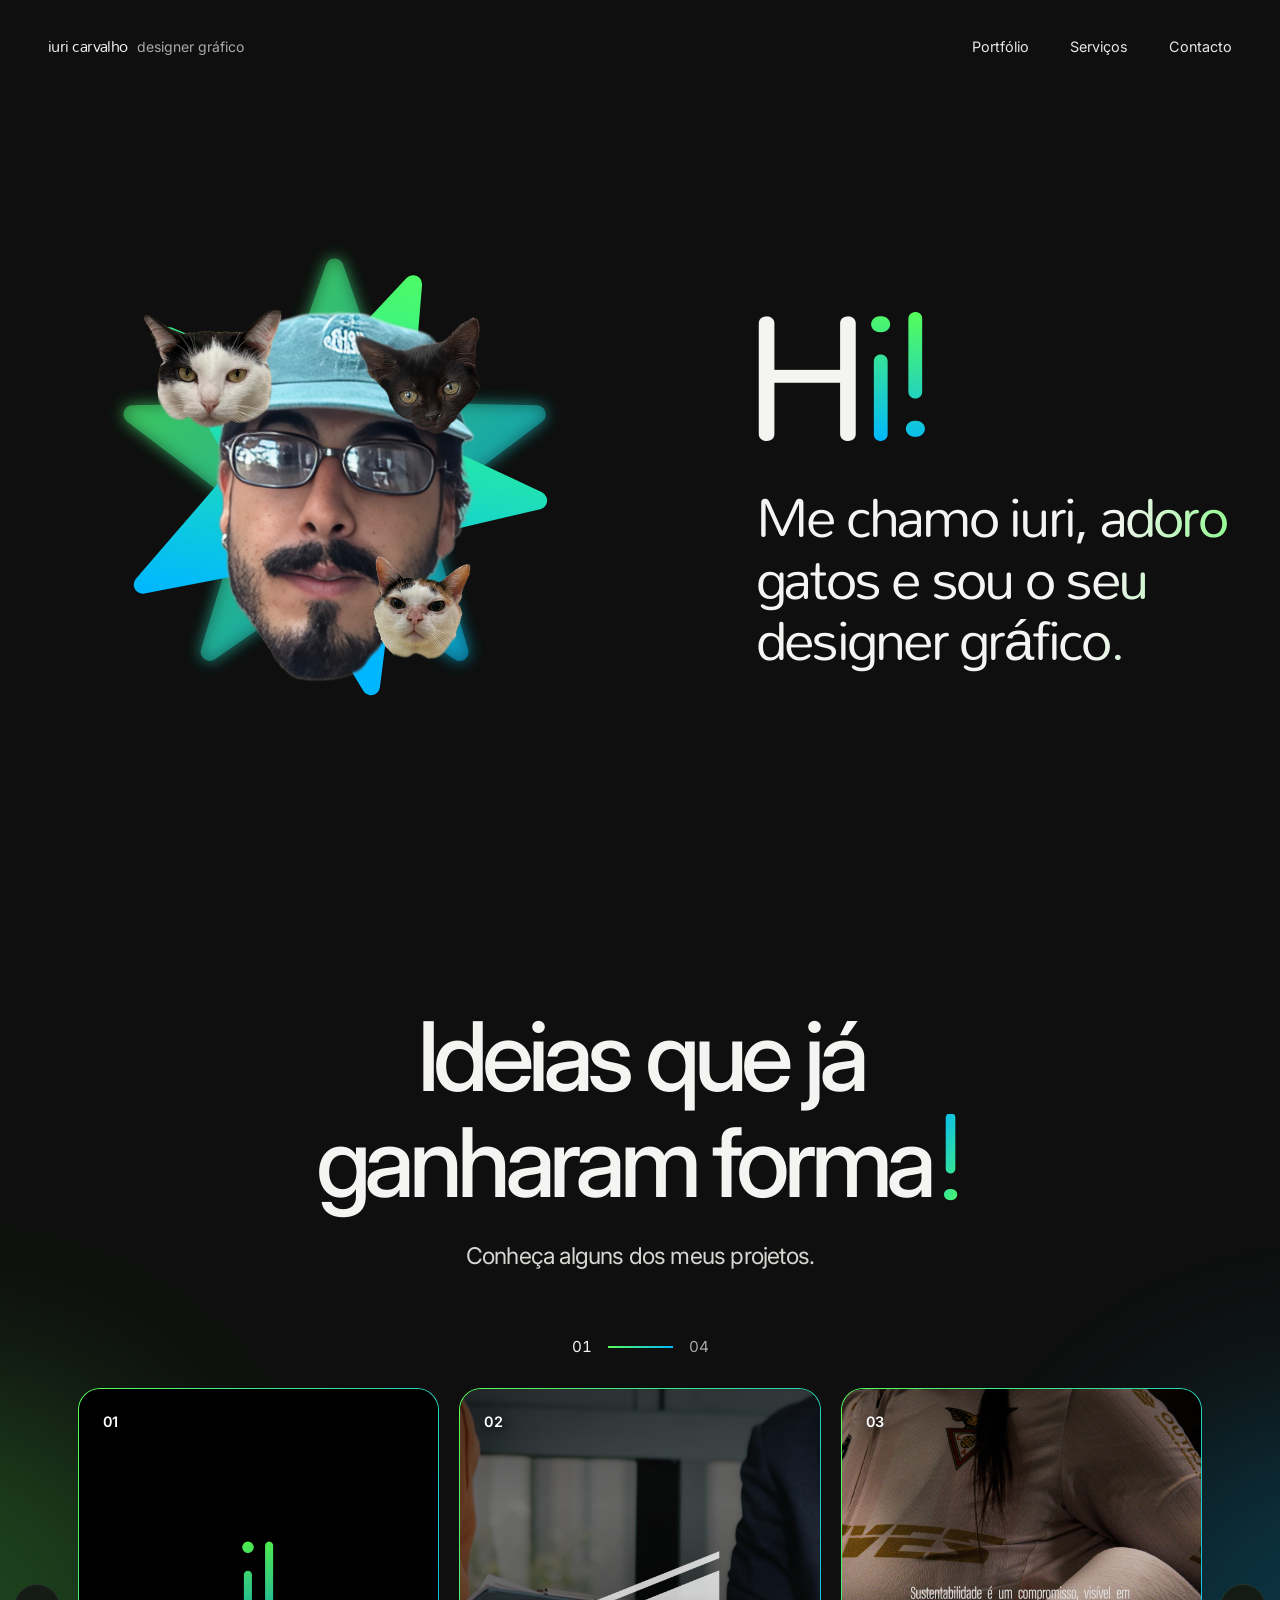
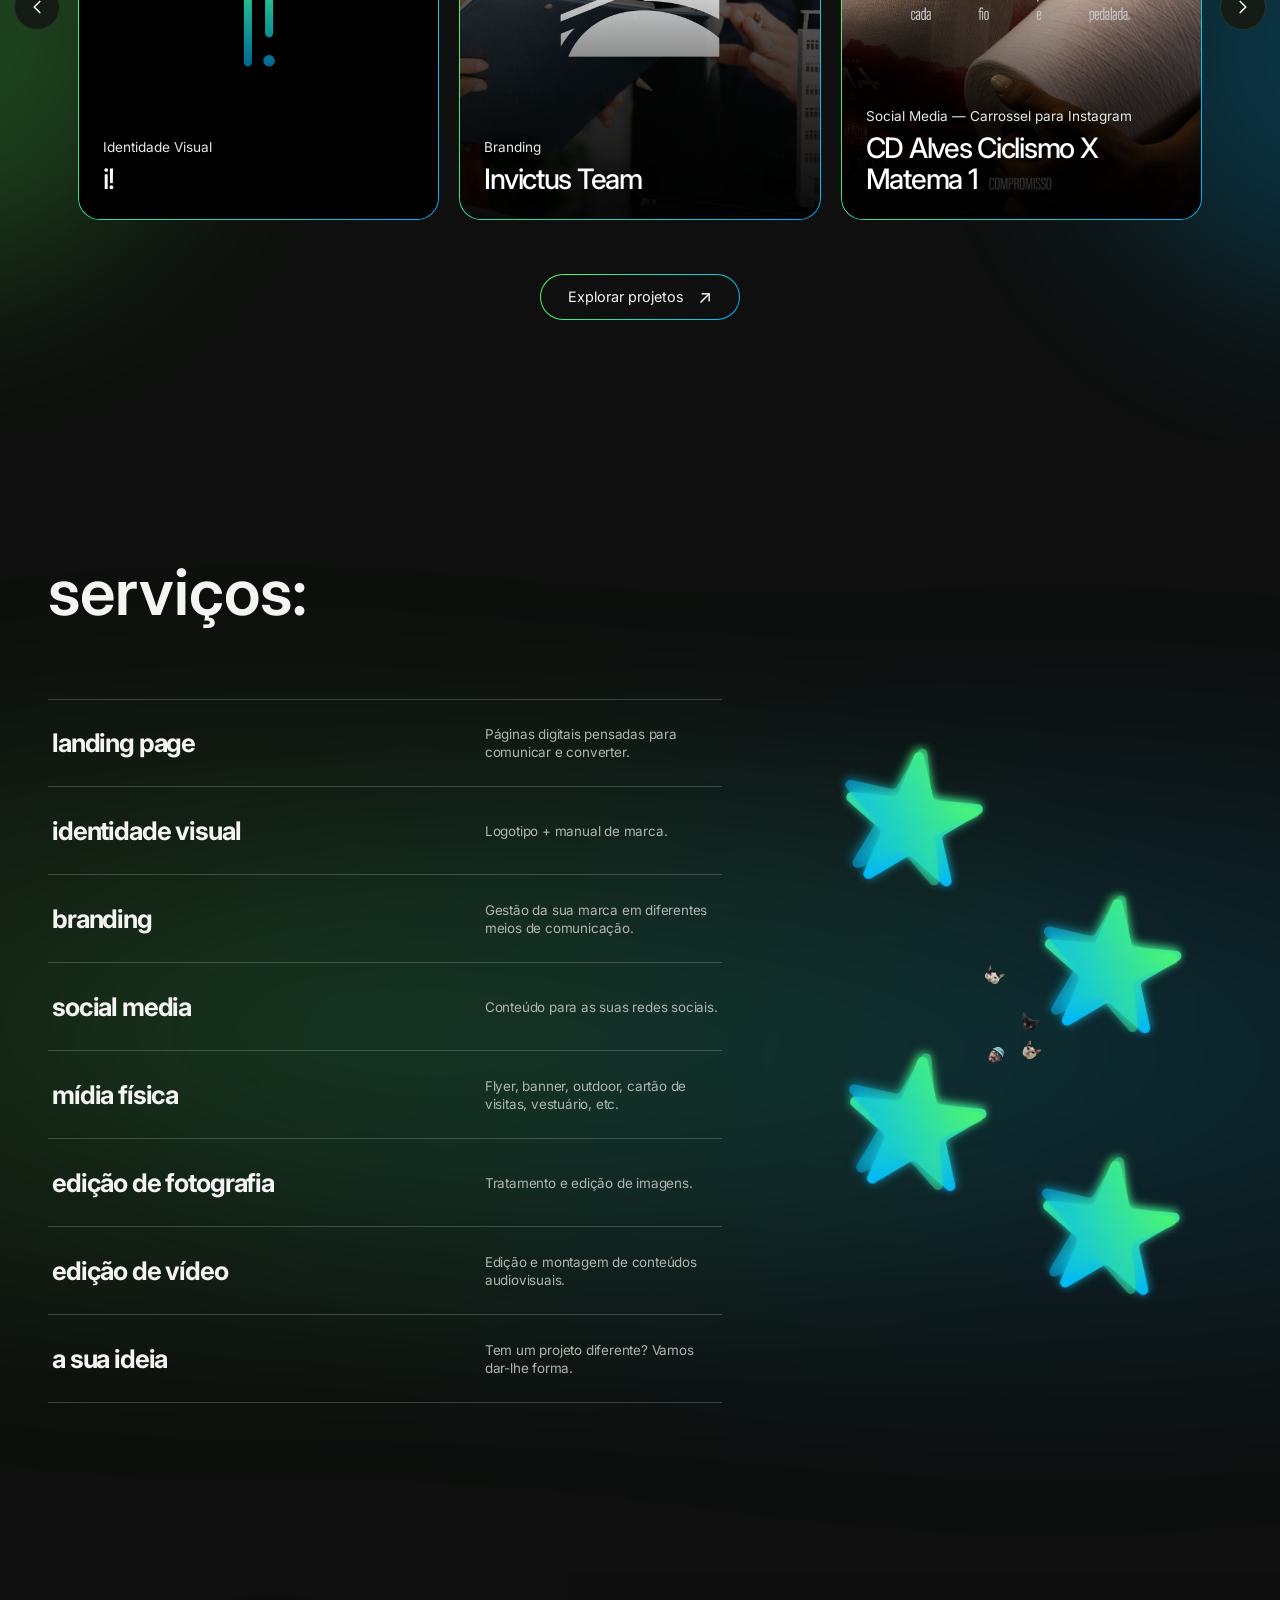
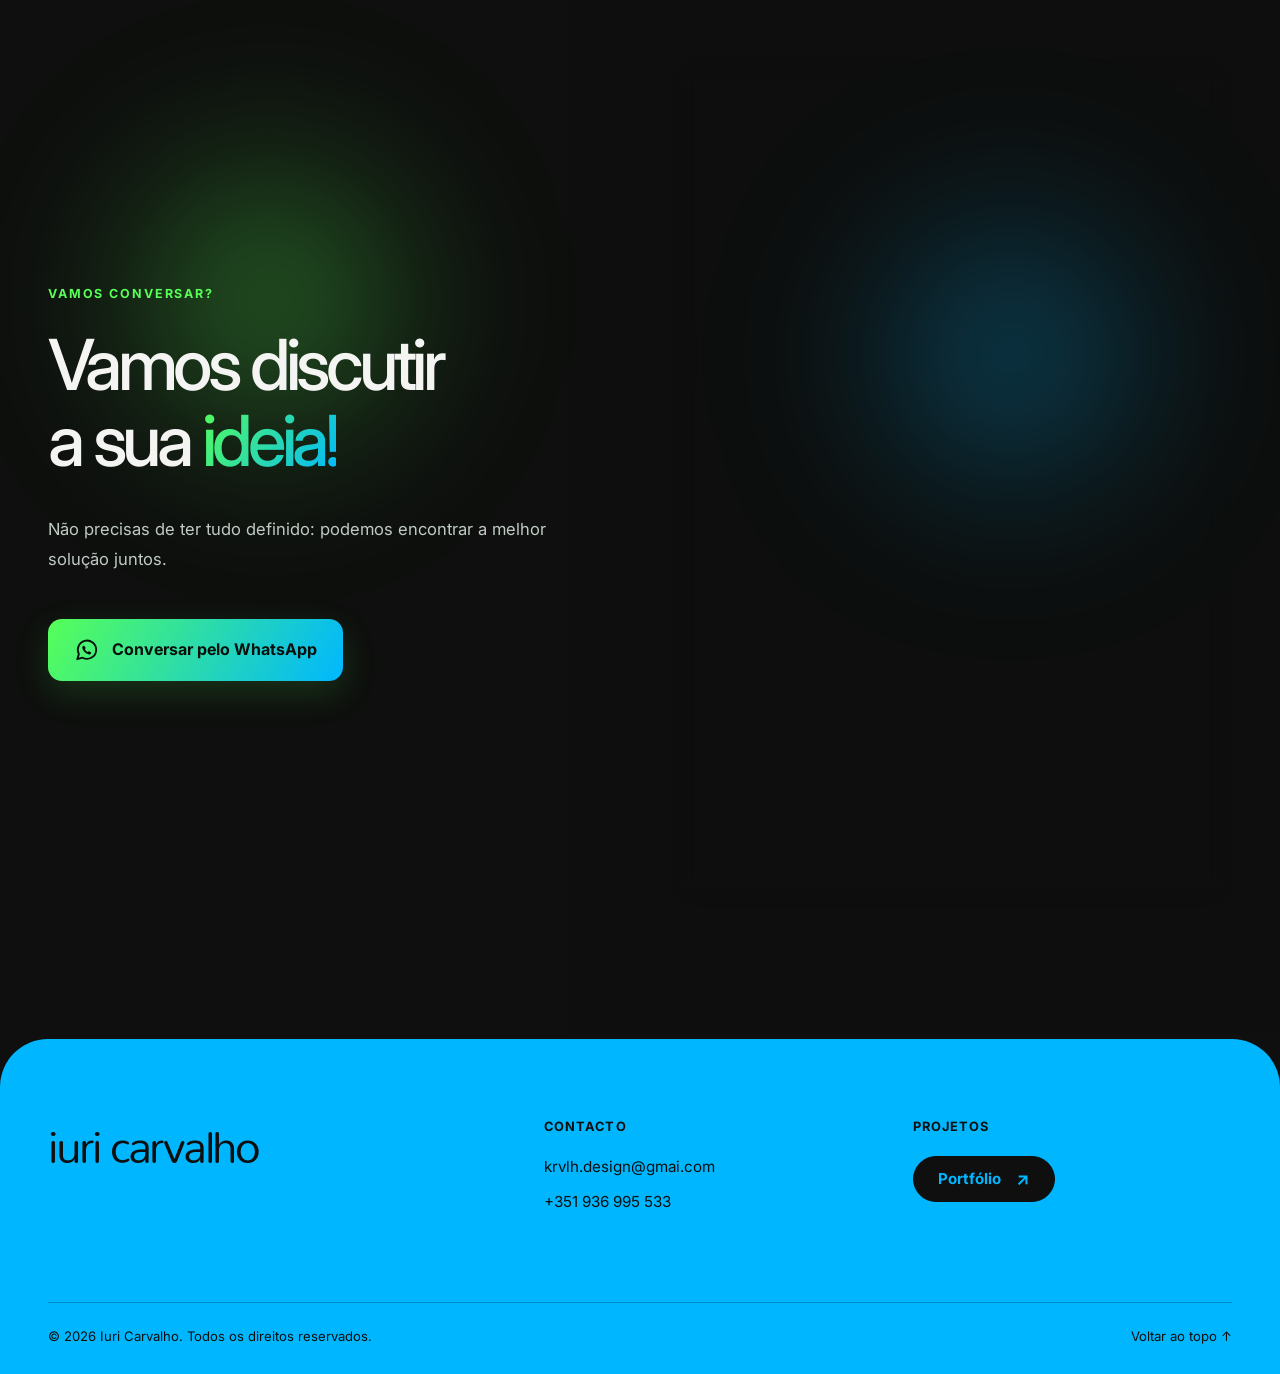
==== commit 33776ab3: "Atualizar landing page e formulario" ====
--- a/index.html
+++ b/index.html
@@ -1,19 +1,35 @@
 
-<!doctype html>
-<html lang="pt-BR">
+<!DOCTYPE html>
+<html lang="pt-PT">
+
 <head>
-  <meta charset="utf-8" />
-  <meta name="viewport" content="width=device-width, initial-scale=1" />
-  <meta name="description" content="Iuri Carvalho — designer gráfico. Conheça meu trabalho, serviços e formas de contato." />
-  <meta name="theme-color" content="#0e0f0e" />
+  <meta charset="UTF-8">
+  <meta name="viewport" content="width=device-width, initial-scale=1.0">
+  <meta name="theme-color" content="#0e0f0e">
+  <meta
+    name="description"
+    content="Portfólio de Iuri Carvalho, designer gráfico. Identidade visual, branding, social media e comunicação."
+  >
+
   <title>Iuri Carvalho — Designer gráfico</title>
-  <link rel="stylesheet" href="./styles.css" />
+
+  <link rel="stylesheet" href="./styles.css">
   <script src="./script.js" defer></script>
 </head>
 
-<body>
+<body id="top">
+
+  <!-- =====================================
+       CABEÇALHO
+  ====================================== -->
+
   <header class="site-header">
-    <a class="wordmark" href="#inicio" aria-label="Iuri Carvalho, início">
+
+    <a
+      class="wordmark"
+      href="#top"
+      aria-label="Iuri Carvalho — início"
+    >
       <span class="wordmark__name">iuri carvalho</span>
       <span class="wordmark__role">designer gráfico</span>
     </a>
@@ -21,247 +37,1215 @@
     <nav class="site-nav" aria-label="Navegação principal">
       <a href="#portfolio">Portfólio</a>
       <a href="#servicos">Serviços</a>
-      <a href="#contato">Contato</a>
+      <a href="#contato">Contacto</a>
     </nav>
+
   </header>
 
   <main>
-    <!-- APRESENTAÇÃO -->
-    <section id="inicio" class="hero">
+
+    <!-- =====================================
+         HERO
+    ====================================== -->
+
+    <section class="hero" aria-label="Apresentação">
+
       <div class="hero-layout">
-        <img
-          class="hero-gif"
-          src="./assets/logo.gif"
-          alt="Animação da identidade visual de Iuri Carvalho"
-        />
+
+        <div
+          class="hero-gif hero-art"
+          role="img"
+          aria-label="Iuri Carvalho com os seus três gatos e estrelas verdes e azuis"
+        >
+          <svg
+            class="hero-art__scene"
+            viewBox="0 0 1400 1000"
+            width="1400"
+            height="1000"
+            aria-hidden="true"
+            focusable="false"
+          >
+            <defs>
+              <linearGradient id="hero-star-gradient" x1="0" y1="0" x2="0.25" y2="1">
+                <stop offset="0%" stop-color="#57ff57" />
+                <stop offset="48%" stop-color="#27eaa4" />
+                <stop offset="100%" stop-color="#00b7ff" />
+              </linearGradient>
+              <linearGradient id="hero-star-halo-gradient" x1="0" y1="0" x2="1" y2="1">
+                <stop offset="0%" stop-color="#57ff57" />
+                <stop offset="100%" stop-color="#00b7ff" />
+              </linearGradient>
+              <filter id="hero-star-glow" x="-50%" y="-50%" width="200%" height="200%">
+                <feGaussianBlur stdDeviation="12" />
+              </filter>
+              <path
+                id="hero-star-shape"
+                d="M0-330 77.59-106.79 313.85-101.98 125.54 40.79 193.97 266.98 0 132-193.97 266.98-125.54 40.79-313.85-101.98-77.59-106.79Z"
+                stroke-width="28"
+                stroke-linejoin="round"
+              />
+            </defs>
+
+            <!-- A mesma área e o mesmo centro visual do GIF original. -->
+            <g class="hero-art__star hero-art__star--halo" transform="translate(445 500)">
+              <use
+                href="#hero-star-shape"
+                fill="url(#hero-star-halo-gradient)"
+                stroke="url(#hero-star-halo-gradient)"
+                filter="url(#hero-star-glow)"
+                opacity="0.65"
+              />
+              <use
+                href="#hero-star-shape"
+                fill="url(#hero-star-halo-gradient)"
+                stroke="url(#hero-star-halo-gradient)"
+                opacity="0.45"
+              />
+            </g>
+            <g class="hero-art__star hero-art__star--front" transform="rotate(0 445 470)">
+              <use
+                href="#hero-star-shape"
+                fill="url(#hero-star-gradient)"
+                stroke="url(#hero-star-gradient)"
+                transform="translate(445 500)"
+              />
+            </g>
+
+            <image
+              class="hero-art__photo hero-art__photo--iuri"
+              href="./assets/profile-pic.png"
+              x="104" y="175" width="700" height="700"
+            />
+            <image
+              class="hero-art__photo hero-art__photo--bento"
+              href="./assets/bento.png"
+              x="135" y="220" width="300" height="300"
+            />
+            <image
+              class="hero-art__photo hero-art__photo--bruxinha"
+              href="./assets/bruxinha.png"
+              x="445" y="148" width="280" height="280"
+            />
+            <image
+              class="hero-art__photo hero-art__photo--gatos"
+              href="./assets/gatos.png"
+              x="455" y="574" width="210" height="210"
+            />
+          </svg>
+        </div>
 
         <div class="hero-copy">
-          <h1 class="hero-copy__greeting" aria-label="Hi!">
-            <span class="hero-copy__letter-h" aria-hidden="true">H</span><span class="hero-copy__greeting-accent" aria-hidden="true"><span class="hero-copy__letter-i">i</span><span class="hero-copy__letter-inverted">i</span></span>
+
+          <h1 class="hero-copy__greeting">
+
+            <span class="hero-copy__letter-h">H</span>
+
+            <span class="hero-copy__greeting-accent">
+              <span class="hero-copy__letter-i">i</span>
+              <span class="hero-copy__letter-inverted">i</span>
+            </span>
+
           </h1>
 
           <p class="hero-copy__text">
-            Me chamo <span class="hero-copy__green">iuri,</span><br />
-            adoro gatos<br />
-            e sou o seu<br />
-            <span class="hero-copy__blue">designer gráfico.</span>
+            Me chamo iuri, adoro gatos e sou o seu designer gráfico.
           </p>
+
         </div>
+
       </div>
+
     </section>
 
-    <!-- PORTFÓLIO -->
-    <section id="portfolio" class="portfolio" aria-labelledby="portfolio-title">
-      <div class="portfolio__glow portfolio__glow--left" aria-hidden="true"></div>
-      <div class="portfolio__glow portfolio__glow--right" aria-hidden="true"></div>
+    <!-- =====================================
+         PORTFÓLIO
+    ====================================== -->
+
+    <section
+      class="portfolio"
+      id="portfolio"
+      aria-labelledby="portfolio-title"
+    >
+
+      <div
+        class="portfolio__glow portfolio__glow--left"
+        aria-hidden="true"
+      ></div>
+
+      <div
+        class="portfolio__glow portfolio__glow--right"
+        aria-hidden="true"
+      ></div>
 
       <div class="portfolio__content">
+
         <div class="portfolio__intro">
-          <h2 id="portfolio-title" class="portfolio__title">
-            Ideias que<br />
-            ganham <em>forma.</em>
+
+          <h2
+            id="portfolio-title"
+            class="portfolio__title"
+          >
+            Ideias que já<br>
+            ganharam forma<span
+              class="portfolio__title-mark portfolio__title-mark--inverted"
+              aria-hidden="true"
+            >i</span>
           </h2>
 
           <p class="portfolio__description">
-            Uma seleção de projetos onde criatividade,<br class="desktop-break" />
-            estratégia e design se encontram.
+            Conheça alguns dos meus projetos.
           </p>
 
-          <a class="portfolio__button" href="#portfolio-projetos">
-            Explorar projetos
-            <span aria-hidden="true">↗</span>
-          </a>
         </div>
 
-        <div class="portfolio__showcase" id="portfolio-projetos">
+        <!-- PAGINAÇÃO -->
+
+        <div
+          class="portfolio__pagination"
+          aria-label="Página do portfólio"
+        >
+
+          <span class="portfolio__current">01</span>
+
+          <span
+            class="portfolio__pagination-line"
+            aria-hidden="true"
+          ></span>
+
+          <span class="portfolio__total">04</span>
+
+        </div>
+
+        <!-- CARROSSEL -->
+
+        <div class="portfolio__showcase">
+
           <button
             class="portfolio__arrow portfolio__arrow--prev"
             type="button"
             aria-label="Projetos anteriores"
-            aria-controls="portfolio-track"
           >
-            <svg viewBox="0 0 24 24" fill="none" aria-hidden="true">
-              <path d="M19 12H5M11 18L5 12L11 6"
+
+            <svg
+              viewBox="0 0 24 24"
+              fill="none"
+              aria-hidden="true"
+            >
+              <path
+                d="M15 18L9 12L15 6"
                 stroke="currentColor"
-                stroke-width="1.6"
+                stroke-width="1.8"
                 stroke-linecap="round"
-                stroke-linejoin="round"/>
+                stroke-linejoin="round"
+              />
             </svg>
+
           </button>
 
           <div class="portfolio__viewport">
-            <div class="portfolio__track" id="portfolio-track">
-
-              <!-- PROJETO 01 -->
+
+            <div class="portfolio__track">
+
+              <!-- =========================
+                   PROJETO 01 — i!
+              ========================== -->
+
               <article class="project-card">
+
+                <a
+                  class="project-card__content project-card__link"
+                  href="https://www.behance.net/gallery/257174581/iuri"
+                  target="_blank"
+                  rel="noopener noreferrer"
+                  aria-label="Abrir projeto i!"
+                >
+
+                  <img
+                    class="project-card__image"
+                    src="./assets/i!.png"
+                    alt=""
+                    loading="lazy"
+                  >
+
+                  <span class="project-card__number">01</span>
+
+                  <div class="project-card__bottom">
+
+                    <span class="project-card__category">
+                      Identidade Visual
+                    </span>
+
+                    <h3 class="project-card__title">
+                      i!
+                    </h3>
+
+                    <span
+                      class="project-card__plus"
+                      aria-hidden="true"
+                    ></span>
+
+                  </div>
+
+                </a>
+
+              </article>
+
+              <!-- =========================
+                   PROJETO 02 — INVICTUS TEAM
+              ========================== -->
+
+              <article class="project-card">
+
+                <a
+                  class="project-card__content project-card__link"
+                  href="https://www.behance.net/gallery/256324279/Invictus-Team-Branding"
+                  target="_blank"
+                  rel="noopener noreferrer"
+                  aria-label="Abrir projeto Invictus Team"
+                >
+
+                  <img
+                    class="project-card__image"
+                    src="./assets/invictus-team.png"
+                    alt=""
+                    loading="lazy"
+                  >
+
+                  <span class="project-card__number">02</span>
+
+                  <div class="project-card__bottom">
+
+                    <span class="project-card__category">
+                      Branding
+                    </span>
+
+                    <h3 class="project-card__title">
+                      Invictus Team
+                    </h3>
+
+                    <span
+                      class="project-card__plus"
+                      aria-hidden="true"
+                    ></span>
+
+                  </div>
+
+                </a>
+
+              </article>
+
+              <!-- =========================
+                   PROJETO 03 — CD ALVES 1
+                   LINK CORRIGIDO
+              ========================== -->
+
+              <article class="project-card">
+
+                <a
+                  class="project-card__content project-card__link"
+                  href="https://www.behance.net/gallery/256237875/Carrossel-CD-ALVES-CICLISMO-x-MATEMA-2"
+                  target="_blank"
+                  rel="noopener noreferrer"
+                  aria-label="Abrir projeto CD Alves Ciclismo X Matema 1"
+                >
+
+                  <img
+                    class="project-card__image"
+                    src="./assets/cd-alves-1.png"
+                    alt=""
+                    loading="lazy"
+                  >
+
+                  <span class="project-card__number">03</span>
+
+                  <div class="project-card__bottom">
+
+                    <span class="project-card__category">
+                      Social Media — Carrossel para Instagram
+                    </span>
+
+                    <h3 class="project-card__title">
+                      CD Alves Ciclismo X Matema 1
+                    </h3>
+
+                    <span
+                      class="project-card__plus"
+                      aria-hidden="true"
+                    ></span>
+
+                  </div>
+
+                </a>
+
+              </article>
+
+              <!-- =========================
+                   PROJETO 04 — CD ALVES 2
+                   LINK CORRIGIDO
+              ========================== -->
+
+              <article class="project-card">
+
+                <a
+                  class="project-card__content project-card__link"
+                  href="https://www.behance.net/gallery/256237879/Carrossel-CD-ALVES-CICLISMO-x-MATEMA"
+                  target="_blank"
+                  rel="noopener noreferrer"
+                  aria-label="Abrir projeto CD Alves Ciclismo X Matema 2"
+                >
+
+                  <img
+                    class="project-card__image"
+                    src="./assets/cd-alves-2.png"
+                    alt=""
+                    loading="lazy"
+                  >
+
+                  <span class="project-card__number">04</span>
+
+                  <div class="project-card__bottom">
+
+                    <span class="project-card__category">
+                      Social Media — Carrossel para Instagram
+                    </span>
+
+                    <h3 class="project-card__title">
+                      CD Alves Ciclismo X Matema 2
+                    </h3>
+
+                    <span
+                      class="project-card__plus"
+                      aria-hidden="true"
+                    ></span>
+
+                  </div>
+
+                </a>
+
+              </article>
+
+              <!-- =========================
+                   PROJETO 05 — SC BEIRA-MAR
+              ========================== -->
+
+              <article class="project-card">
+
+                <a
+                  class="project-card__content project-card__link"
+                  href="https://www.behance.net/gallery/218750705/Beira-Mar-Graphic-Design"
+                  target="_blank"
+                  rel="noopener noreferrer"
+                  aria-label="Abrir projeto SC Beira-Mar"
+                >
+
+                  <img
+                    class="project-card__image"
+                    src="./assets/beira-mar.png"
+                    alt=""
+                    loading="lazy"
+                  >
+
+                  <span class="project-card__number">05</span>
+
+                  <div class="project-card__bottom">
+
+                    <span class="project-card__category">
+                      Social Media
+                    </span>
+
+                    <h3 class="project-card__title">
+                      SC Beira-Mar
+                    </h3>
+
+                    <span
+                      class="project-card__plus"
+                      aria-hidden="true"
+                    ></span>
+
+                  </div>
+
+                </a>
+
+              </article>
+
+              <!-- =========================
+                   PROJETO 06 — SC ALBA
+              ========================== -->
+
+              <article class="project-card">
+
+                <a
+                  class="project-card__content project-card__link"
+                  href="https://behance.net/gallery/209995263/SC-ALBA-Social-Media"
+                  target="_blank"
+                  rel="noopener noreferrer"
+                  aria-label="Abrir projeto SC Alba"
+                >
+
+                  <img
+                    class="project-card__image"
+                    src="./assets/sc-alba.png"
+                    alt=""
+                    loading="lazy"
+                  >
+
+                  <span class="project-card__number">06</span>
+
+                  <div class="project-card__bottom">
+
+                    <span class="project-card__category">
+                      Branding + Social Media
+                    </span>
+
+                    <h3 class="project-card__title">
+                      SC Alba
+                    </h3>
+
+                    <span
+                      class="project-card__plus"
+                      aria-hidden="true"
+                    ></span>
+
+                  </div>
+
+                </a>
+
+              </article>
+
+              <!-- =========================
+                   PROJETO 07 — BUYBACK
+              ========================== -->
+
+              <article class="project-card">
+
+                <a
+                  class="project-card__content project-card__link"
+                  href="https://www.instagram.com/buyback_portugal/"
+                  target="_blank"
+                  rel="noopener noreferrer"
+                  aria-label="Abrir projeto BuyBack"
+                >
+
+                  <img
+                    class="project-card__image"
+                    src="./assets/buyback.png"
+                    alt=""
+                    loading="lazy"
+                  >
+
+                  <span class="project-card__number">07</span>
+
+                  <div class="project-card__bottom">
+
+                    <span class="project-card__category">
+                      Social Media — Instagram
+                    </span>
+
+                    <h3 class="project-card__title">
+                      BuyBack
+                    </h3>
+
+                    <span
+                      class="project-card__plus"
+                      aria-hidden="true"
+                    ></span>
+
+                  </div>
+
+                </a>
+
+              </article>
+
+              <!-- =========================
+                   PROJETO 08 — NOCHA'S
+              ========================== -->
+
+              <article class="project-card">
+
+                <a
+                  class="project-card__content project-card__link"
+                  href="https://www.behance.net/gallery/195799897/Nochas-VISUAL-IDENTITY"
+                  target="_blank"
+                  rel="noopener noreferrer"
+                  aria-label="Abrir projeto Nocha's"
+                >
+
+                  <img
+                    class="project-card__image"
+                    src="./assets/nochas.png"
+                    alt=""
+                    loading="lazy"
+                  >
+
+                  <span class="project-card__number">08</span>
+
+                  <div class="project-card__bottom">
+
+                    <span class="project-card__category">
+                      Identidade Visual
+                    </span>
+
+                    <h3 class="project-card__title">
+                      Nocha's
+                    </h3>
+
+                    <span
+                      class="project-card__plus"
+                      aria-hidden="true"
+                    ></span>
+
+                  </div>
+
+                </a>
+
+              </article>
+
+              <!-- =========================
+                   PROJETO 09 — VOZES DO BERÇO
+              ========================== -->
+
+              <article class="project-card">
+
+                <a
+                  class="project-card__content project-card__link"
+                  href="https://www.behance.net/gallery/193165319/Vozes-do-Berco-memorias-de-uma-vivencia"
+                  target="_blank"
+                  rel="noopener noreferrer"
+                  aria-label="Abrir projeto Vozes do Berço"
+                >
+
+                  <img
+                    class="project-card__image"
+                    src="./assets/vozes.png"
+                    alt=""
+                    loading="lazy"
+                  >
+
+                  <span class="project-card__number">09</span>
+
+                  <div class="project-card__bottom">
+
+                    <span class="project-card__category">
+                      Design Editorial — Capa de Livro
+                    </span>
+
+                    <h3 class="project-card__title">
+                      Vozes do Berço
+                    </h3>
+
+                    <span
+                      class="project-card__plus"
+                      aria-hidden="true"
+                    ></span>
+
+                  </div>
+
+                </a>
+
+              </article>
+
+              <!-- =========================
+                   PROJETO 10 — EUROPUNTER
+              ========================== -->
+
+              <article class="project-card">
+
+                <a
+                  class="project-card__content project-card__link"
+                  href="https://www.behance.net/gallery/176697999/EUROPUNTER"
+                  target="_blank"
+                  rel="noopener noreferrer"
+                  aria-label="Abrir projeto Europunter"
+                >
+
+                  <img
+                    class="project-card__image"
+                    src="./assets/europunter.png"
+                    alt=""
+                    loading="lazy"
+                  >
+
+                  <span class="project-card__number">10</span>
+
+                  <div class="project-card__bottom">
+
+                    <span class="project-card__category">
+                      Branding
+                    </span>
+
+                    <h3 class="project-card__title">
+                      Europunter
+                    </h3>
+
+                    <span
+                      class="project-card__plus"
+                      aria-hidden="true"
+                    ></span>
+
+                  </div>
+
+                </a>
+
+              </article>
+
+              <!-- =========================
+                   PROJETO 11 — SANDUÍCHES
+              ========================== -->
+
+              <article class="project-card">
+
+                <a
+                  class="project-card__content project-card__link"
+                  href="https://www.behance.net/gallery/196831639/Natis-Cold-Sandwiches"
+                  target="_blank"
+                  rel="noopener noreferrer"
+                  aria-label="Abrir projeto Sanduíches Naturais da Nati"
+                >
+
+                  <img
+                    class="project-card__image"
+                    src="./assets/sanduiches.png"
+                    alt=""
+                    loading="lazy"
+                  >
+
+                  <span class="project-card__number">11</span>
+
+                  <div class="project-card__bottom">
+
+                    <span class="project-card__category">
+                      Flyer
+                    </span>
+
+                    <h3 class="project-card__title">
+                      Sanduíches Naturais<br>da Nati
+                    </h3>
+
+                    <span
+                      class="project-card__plus"
+                      aria-hidden="true"
+                    ></span>
+
+                  </div>
+
+                </a>
+
+              </article>
+
+              <!-- =========================
+                   PROJETO 12 — CASA VERMELHA
+                   SUBTÍTULO NA SEGUNDA LINHA
+              ========================== -->
+
+              <article
+                class="project-card project-card--soon"
+                aria-label="Casa Vermelha — O menino que não tinha pais — COMING SOON"
+              >
+
                 <div class="project-card__content">
-                  <span class="project-card__number">01 / 12</span>
+
+                  <span class="project-card__number">
+                    12
+                  </span>
+
                   <div class="project-card__bottom">
-                    <span class="project-card__category">Identidade visual</span>
-                    <h3 class="project-card__title">Projeto 01</h3>
-                    <span class="project-card__plus" aria-hidden="true"></span>
+
+                    <span class="project-card__category">
+                      Design Editorial — Capa de Livro
+                    </span>
+
+                    <h3 class="project-card__title">
+                      Casa Vermelha<br>
+                      <span class="project-card__subtitle">
+                        O menino que não tinha pais
+                      </span>
+                    </h3>
+
+                    <span class="project-card__soon">
+                      COMING SOON
+                    </span>
+
                   </div>
+
                 </div>
+
               </article>
 
-              <!-- PROJETO 02 -->
-              <article class="project-card">
-                <div class="project-card__content">
-                  <span class="project-card__number">02 / 12</span>
-                  <div class="project-card__bottom">
-                    <span class="project-card__category">Design gráfico</span>
-                    <h3 class="project-card__title">Projeto 02</h3>
-                    <span class="project-card__plus" aria-hidden="true"></span>
-                  </div>
-                </div>
-              </article>
-
-              <!-- PROJETO 03 -->
-              <article class="project-card">
-                <div class="project-card__content">
-                  <span class="project-card__number">03 / 12</span>
-                  <div class="project-card__bottom">
-                    <span class="project-card__category">Comunicação visual</span>
-                    <h3 class="project-card__title">Projeto 03</h3>
-                    <span class="project-card__plus" aria-hidden="true"></span>
-                  </div>
-                </div>
-              </article>
-
-              <!-- PROJETO 04 -->
-              <article class="project-card">
-                <div class="project-card__content">
-                  <span class="project-card__number">04 / 12</span>
-                  <div class="project-card__bottom">
-                    <span class="project-card__category">Identidade visual</span>
-                    <h3 class="project-card__title">Projeto 04</h3>
-                    <span class="project-card__plus" aria-hidden="true"></span>
-                  </div>
-                </div>
-              </article>
-
-              <!-- PROJETO 05 -->
-              <article class="project-card">
-                <div class="project-card__content">
-                  <span class="project-card__number">05 / 12</span>
-                  <div class="project-card__bottom">
-                    <span class="project-card__category">Design gráfico</span>
-                    <h3 class="project-card__title">Projeto 05</h3>
-                    <span class="project-card__plus" aria-hidden="true"></span>
-                  </div>
-                </div>
-              </article>
-
-              <!-- PROJETO 06 -->
-              <article class="project-card">
-                <div class="project-card__content">
-                  <span class="project-card__number">06 / 12</span>
-                  <div class="project-card__bottom">
-                    <span class="project-card__category">Comunicação visual</span>
-                    <h3 class="project-card__title">Projeto 06</h3>
-                    <span class="project-card__plus" aria-hidden="true"></span>
-                  </div>
-                </div>
-              </article>
-
-              <!-- PROJETO 07 -->
-              <article class="project-card">
-                <div class="project-card__content">
-                  <span class="project-card__number">07 / 12</span>
-                  <div class="project-card__bottom">
-                    <span class="project-card__category">Identidade visual</span>
-                    <h3 class="project-card__title">Projeto 07</h3>
-                    <span class="project-card__plus" aria-hidden="true"></span>
-                  </div>
-                </div>
-              </article>
-
-              <!-- PROJETO 08 -->
-              <article class="project-card">
-                <div class="project-card__content">
-                  <span class="project-card__number">08 / 12</span>
-                  <div class="project-card__bottom">
-                    <span class="project-card__category">Design gráfico</span>
-                    <h3 class="project-card__title">Projeto 08</h3>
-                    <span class="project-card__plus" aria-hidden="true"></span>
-                  </div>
-                </div>
-              </article>
-
-              <!-- PROJETO 09 -->
-              <article class="project-card">
-                <div class="project-card__content">
-                  <span class="project-card__number">09 / 12</span>
-                  <div class="project-card__bottom">
-                    <span class="project-card__category">Comunicação visual</span>
-                    <h3 class="project-card__title">Projeto 09</h3>
-                    <span class="project-card__plus" aria-hidden="true"></span>
-                  </div>
-                </div>
-              </article>
-
-              <!-- PROJETO 10 -->
-              <article class="project-card">
-                <div class="project-card__content">
-                  <span class="project-card__number">10 / 12</span>
-                  <div class="project-card__bottom">
-                    <span class="project-card__category">Identidade visual</span>
-                    <h3 class="project-card__title">Projeto 10</h3>
-                    <span class="project-card__plus" aria-hidden="true"></span>
-                  </div>
-                </div>
-              </article>
-
-              <!-- PROJETO 11 -->
-              <article class="project-card">
-                <div class="project-card__content">
-                  <span class="project-card__number">11 / 12</span>
-                  <div class="project-card__bottom">
-                    <span class="project-card__category">Design gráfico</span>
-                    <h3 class="project-card__title">Projeto 11</h3>
-                    <span class="project-card__plus" aria-hidden="true"></span>
-                  </div>
-                </div>
-              </article>
-
-              <!-- PROJETO 12 -->
-              <article class="project-card">
-                <div class="project-card__content">
-                  <span class="project-card__number">12 / 12</span>
-                  <div class="project-card__bottom">
-                    <span class="project-card__category">Comunicação visual</span>
-                    <h3 class="project-card__title">Projeto 12</h3>
-                    <span class="project-card__plus" aria-hidden="true"></span>
-                  </div>
-                </div>
-              </article>
-
             </div>
+
           </div>
+
+          <!-- SETA SEGUINTE -->
 
           <button
             class="portfolio__arrow portfolio__arrow--next"
             type="button"
-            aria-label="Próximos projetos"
-            aria-controls="portfolio-track"
+            aria-label="Projetos seguintes"
           >
-            <svg viewBox="0 0 24 24" fill="none" aria-hidden="true">
-              <path d="M5 12H19M13 6L19 12L13 18"
+
+            <svg
+              viewBox="0 0 24 24"
+              fill="none"
+              aria-hidden="true"
+            >
+              <path
+                d="M9 18L15 12L9 6"
                 stroke="currentColor"
-                stroke-width="1.6"
+                stroke-width="1.8"
                 stroke-linecap="round"
-                stroke-linejoin="round"/>
+                stroke-linejoin="round"
+              />
             </svg>
+
           </button>
+
         </div>
 
-        <div class="portfolio__pagination" aria-live="polite">
-          <span class="portfolio__current">01</span>
-          <span class="portfolio__pagination-line"></span>
-          <span class="portfolio__total">04</span>
+        <!-- EXPLORAR PROJETOS -->
+
+        <div class="portfolio__action">
+
+          <a
+            class="portfolio__button"
+            href="https://www.behance.net/iurikrvlh"
+            target="_blank"
+            rel="noopener noreferrer"
+          >
+            Explorar projetos
+            <span aria-hidden="true">↗</span>
+          </a>
+
         </div>
+
       </div>
+
     </section>
+
+    <!-- =====================================
+         SERVIÇOS
+    ====================================== -->
+
+    <section
+      class="services"
+      id="servicos"
+      aria-labelledby="services-title"
+    >
+
+      <div
+        class="services__glow"
+        aria-hidden="true"
+      ></div>
+
+      <div class="services__container">
+
+        <div class="services__left">
+
+          <h2
+            class="services__heading"
+            id="services-title"
+          >
+            serviços:
+          </h2>
+
+          <div class="services__list">
+
+            <div class="services__item">
+              <h3>landing page</h3>
+              <p>
+                Páginas digitais pensadas para comunicar e converter.
+              </p>
+            </div>
+
+            <div class="services__item">
+              <h3>identidade visual</h3>
+              <p>Logotipo + manual de marca.</p>
+            </div>
+
+            <div class="services__item">
+              <h3>branding</h3>
+              <p>
+                Gestão da sua marca em diferentes meios de comunicação.
+              </p>
+            </div>
+
+            <div class="services__item">
+              <h3>social media</h3>
+              <p>Conteúdo para as suas redes sociais.</p>
+            </div>
+
+            <div class="services__item">
+              <h3>mídia física</h3>
+              <p>
+                Flyer, banner, outdoor, cartão de visitas,
+                vestuário, etc.
+              </p>
+            </div>
+
+            <div class="services__item">
+              <h3>edição de fotografia</h3>
+              <p>Tratamento e edição de imagens.</p>
+            </div>
+
+            <div class="services__item">
+              <h3>edição de vídeo</h3>
+              <p>Edição e montagem de conteúdos audiovisuais.</p>
+            </div>
+
+            <div class="services__item">
+              <h3>a sua ideia</h3>
+              <p>
+                Tem um projeto diferente? Vamos dar-lhe forma.
+              </p>
+            </div>
+
+          </div>
+
+        </div>
+
+        <!-- VÍDEO -->
+
+        <div class="services__right">
+
+          <div class="services__video-container">
+
+            <video
+              class="services__video"
+              autoplay
+              muted
+              loop
+              playsinline
+              preload="auto"
+              disablepictureinpicture
+              aria-label="Animação visual dos serviços de design"
+            >
+
+              <source
+                src="./assets/animacao-servico.webm"
+                type="video/webm"
+              >
+
+              O teu navegador não suporta a reprodução deste vídeo.
+
+            </video>
+
+          </div>
+
+        </div>
+
+      </div>
+
+    </section>
+
+    <!-- =====================================
+         CONTACTO
+    ====================================== -->
+
+    <section
+      class="contact"
+      id="contato"
+      aria-labelledby="contact-title"
+    >
+
+      <div
+        class="contact__glow"
+        aria-hidden="true"
+      ></div>
+
+      <div class="contact__container">
+
+        <div class="contact__intro">
+
+          <p class="contact__eyebrow">
+            VAMOS CONVERSAR?
+          </p>
+
+          <h2
+            class="contact__title"
+            id="contact-title"
+          >
+            Vamos discutir a sua
+            <span>ideia!</span>
+          </h2>
+
+          <p class="contact__description">
+            Não precisas de ter tudo definido: podemos
+            encontrar a melhor solução juntos.
+          </p>
+
+          <a
+            class="contact__whatsapp"
+            href="https://wa.me/351936995533"
+            target="_blank"
+            rel="noopener noreferrer"
+          >
+
+            <svg
+              class="contact__whatsapp-icon"
+              viewBox="0 0 24 24"
+              fill="none"
+              aria-hidden="true"
+            >
+
+              <path
+                d="M20.5 11.7a8.5 8.5 0 0 1-12.6 7.4L3 20.5l1.5-4.7A8.5 8.5 0 1 1 20.5 11.7Z"
+                stroke="currentColor"
+                stroke-width="1.7"
+                stroke-linecap="round"
+                stroke-linejoin="round"
+              />
+
+              <path
+                d="M8.6 8.2c.3-.3.6-.3.9 0l1.1 1.4c.2.3.2.6 0 .9l-.6.7c.6 1.2 1.5 2.1 2.7 2.7l.7-.6c.3-.2.6-.2.9 0l1.4 1.1c.3.3.3.6 0 .9-.5.6-1.1.9-1.8.8-3.2-.5-5.8-3.1-6.3-6.3-.1-.7.2-1.3 1-1.6Z"
+                fill="currentColor"
+              />
+
+            </svg>
+
+            Conversar pelo WhatsApp
+
+          </a>
+
+        </div>
+
+        <!-- FORMULÁRIO -->
+
+        <div class="contact__form-shell">
+
+          <p class="contact__form-eyebrow">
+            PEDIDO DE CONTACTO
+          </p>
+
+          <h3 class="contact__form-title">
+            Qual é o teu desafio?
+          </h3>
+
+          <p class="contact__form-lead">
+            Conta-me um pouco sobre o teu projeto.
+          </p>
+
+          <form
+            class="contact__form"
+            name="contacto"
+            method="POST"
+            action="/?contacto=enviado#contato"
+            data-netlify="true"
+            netlify-honeypot="bot-field"
+          >
+
+            <input
+              type="hidden"
+              name="form-name"
+              value="contacto"
+            >
+
+            <p class="contact__honeypot">
+              <label>
+                Não preencher:
+                <input name="bot-field">
+              </label>
+            </p>
+
+            <div class="contact__field">
+
+              <label for="contact-name">
+                Nome <span>*</span>
+              </label>
+
+              <input
+                id="contact-name"
+                name="nome"
+                type="text"
+                placeholder="O teu nome"
+                autocomplete="name"
+                required
+              >
+
+            </div>
+
+            <div class="contact__fields-two">
+
+              <div class="contact__field">
+
+                <label for="contact-email">
+                  Email <span>*</span>
+                </label>
+
+                <input
+                  id="contact-email"
+                  name="email"
+                  type="email"
+                  placeholder="O teu email"
+                  autocomplete="email"
+                  required
+                >
+
+              </div>
+
+              <div class="contact__field">
+
+                <label for="contact-phone">
+                  Telefone
+                  <span class="contact__optional">
+                    (opcional)
+                  </span>
+                </label>
+
+                <input
+                  id="contact-phone"
+                  name="telefone"
+                  type="tel"
+                  placeholder="O teu contacto"
+                  autocomplete="tel"
+                >
+
+              </div>
+
+            </div>
+
+            <div class="contact__field">
+
+              <label for="contact-message">
+                Mensagem <span>*</span>
+              </label>
+
+              <textarea
+                id="contact-message"
+                name="mensagem"
+                placeholder="Fala-me sobre a tua ideia..."
+                required
+              ></textarea>
+
+            </div>
+
+            <label class="contact__consent">
+
+              <input
+                type="checkbox"
+                name="consentimento"
+                value="sim"
+                required
+              >
+
+              <span>
+                Concordo que os meus dados sejam utilizados
+                para responder a este pedido de contacto.
+              </span>
+
+            </label>
+
+            <button
+              class="contact__submit"
+              type="submit"
+            >
+              Enviar mensagem
+              <span aria-hidden="true">↗</span>
+            </button>
+
+            <p
+              class="contact__feedback"
+              hidden
+              role="status"
+            >
+              A tua mensagem foi enviada.
+              Obrigado pelo contacto!
+            </p>
+
+            <p class="contact__fineprint">
+              Os dados enviados serão utilizados apenas
+              para responder ao teu pedido.
+            </p>
+
+          </form>
+
+        </div>
+
+      </div>
+
+    </section>
+
   </main>
+
+  <!-- =====================================
+       FOOTER
+  ====================================== -->
+
+  <footer class="site-footer">
+
+    <div class="site-footer__container">
+
+      <div class="site-footer__top">
+
+        <div class="site-footer__brand">
+
+          <a
+            class="site-footer__name"
+            href="#top"
+          >
+            iuri carvalho
+          </a>
+
+        </div>
+
+        <div class="site-footer__contacts">
+
+          <p class="site-footer__label">
+            Contacto
+          </p>
+
+          <a
+            class="site-footer__contact-link"
+            href="mailto:krvlh.design@gmai.com"
+          >
+            krvlh.design@gmai.com
+          </a>
+
+          <a
+            class="site-footer__contact-link"
+            href="https://wa.me/351936995533"
+            target="_blank"
+            rel="noopener noreferrer"
+          >
+            +351 936 995 533
+          </a>
+
+        </div>
+
+        <div class="site-footer__social">
+
+          <p class="site-footer__label">
+            Projetos
+          </p>
+
+          <a
+            class="site-footer__behance"
+            href="https://www.behance.net/iurikrvlh"
+            target="_blank"
+            rel="noopener noreferrer"
+          >
+            Portfólio
+            <span aria-hidden="true">↗</span>
+          </a>
+
+        </div>
+
+      </div>
+
+      <div class="site-footer__bottom">
+
+        <p>
+          © 2026 Iuri Carvalho.
+          Todos os direitos reservados.
+        </p>
+
+        <a href="#top">
+          Voltar ao topo ↑
+        </a>
+
+      </div>
+
+    </div>
+
+  </footer>
+
 </body>
 </html>
--- a/styles.css
+++ b/styles.css
@@ -1,3 +1,9 @@
+
+@import url("https://fonts.googleapis.com/css2?family=Inter:wght@400;500;600;700;800&display=swap");
+
+/* ========================================
+   FONTES
+======================================== */
 
 @font-face {
   font-family: "Mandali";
@@ -6,6 +12,10 @@
   font-style: normal;
   font-display: swap;
 }
+
+/* ========================================
+   CONFIGURAÇÕES GERAIS
+======================================== */
 
 :root {
   color-scheme: dark;
@@ -49,11 +59,21 @@
   -webkit-tap-highlight-color: transparent;
 }
 
-/* HEADER */
+a:focus-visible,
+button:focus-visible,
+input:focus-visible,
+textarea:focus-visible {
+  outline: 2px solid var(--blue);
+  outline-offset: 4px;
+}
+
+/* ========================================
+   CABEÇALHO
+======================================== */
 
 .site-header {
   position: relative;
-  z-index: 1;
+  z-index: 2;
   display: flex;
   align-items: center;
   justify-content: space-between;
@@ -73,21 +93,23 @@
 }
 
 .wordmark__name {
+  font-family: "Mandali", sans-serif;
   font-size: 1rem;
   font-weight: 400;
   letter-spacing: -0.035em;
 }
 
 .wordmark__role {
+  font-family: "Inter", Arial, sans-serif;
   color: #a9aaa7;
   font-size: 0.875rem;
-  font-weight: 400;
 }
 
 .site-nav {
   display: flex;
   align-items: center;
   gap: clamp(1.25rem, 3.2vw, 3rem);
+  font-family: "Inter", Arial, sans-serif;
 }
 
 .site-nav a {
@@ -97,18 +119,13 @@
   transition: color 160ms ease;
 }
 
-.site-nav a:hover,
-.site-nav a:focus-visible {
+.site-nav a:hover {
   color: var(--green);
 }
 
-.site-nav a:focus-visible,
-.wordmark:focus-visible {
-  outline: 2px solid var(--blue);
-  outline-offset: 5px;
-}
-
-/* HERO */
+/* ========================================
+   HERO
+======================================== */
 
 .hero {
   display: grid;
@@ -135,21 +152,41 @@
   object-position: left center;
 }
 
+/* O enquadramento de 1400 × 1000 preserva o espaço ocupado pelo GIF. */
+.hero-art {
+  position: relative;
+  aspect-ratio: 7 / 5;
+  min-width: 0;
+  overflow: hidden;
+  isolation: isolate;
+  pointer-events: none;
+}
+
+.hero-art__scene {
+  display: block;
+  width: 100%;
+  height: 100%;
+  overflow: hidden;
+}
+
+/* As transformações SVG usam coordenadas locais e um pivô explícito. */
+.hero-art__star,
+.hero-art__photo {
+  animation: none;
+}
+
 .hero-copy {
   justify-self: end;
   width: min(100%, 520px);
   color: var(--white);
 }
-
-/* HI */
 
 .hero-copy__greeting {
   display: flex;
   align-items: center;
   width: max-content;
   max-width: 100%;
-  margin: 0 0 1.5rem;
-  margin-left: -0.08em;
+  margin: 0 0 1.5rem -0.08em;
   font-size: clamp(8rem, 14vw, 13rem);
   font-weight: 400;
   letter-spacing: -0.08em;
@@ -171,11 +208,14 @@
   line-height: 1;
 }
 
-.hero-copy__letter-i {
+.hero-copy__letter-i,
+.hero-copy__letter-inverted {
   display: inline-block;
   flex: 0 0 auto;
+  font-family: "Mandali", sans-serif;
+  font-weight: 400;
   line-height: 1;
-  background: linear-gradient(180deg, #57ff57 10%, #00b7ff 90%);
+  background: linear-gradient(180deg, var(--green) 10%, var(--blue) 90%);
   background-clip: text;
   -webkit-background-clip: text;
   color: transparent;
@@ -183,29 +223,23 @@
 }
 
 .hero-copy__letter-inverted {
-  display: inline-block;
-  flex: 0 0 auto;
-  line-height: 1;
   margin-left: -0.035em;
-  background: linear-gradient(0deg, #57ff57 10%, #00b7ff 90%);
+  background: linear-gradient(0deg, var(--green) 10%, var(--blue) 90%);
   background-clip: text;
   -webkit-background-clip: text;
-  color: transparent;
-  -webkit-text-fill-color: transparent;
   transform: translateY(0.055em) rotate(180deg);
-  transform-origin: center center;
-}
-
-/* TEXTO HERO */
+  transform-origin: center;
+}
 
 .hero-copy__text {
   margin: 0;
   max-width: none;
+  padding-bottom: 0.15em;
   text-wrap: pretty;
   font-size: clamp(2.5rem, 4.3vw, 4.5rem);
   font-weight: 400;
   letter-spacing: -0.05em;
-  line-height: 0.99;
+  line-height: 1.12;
   text-align: left;
   background: linear-gradient(
     100deg,
@@ -234,11 +268,33 @@
 }
 
 @keyframes text-gradient {
-  from { background-position: 200% 0; }
-  to { background-position: -50% 0; }
-}
-
-/* PORTFÓLIO */
+  from {
+    background-position: 200% 0;
+  }
+
+  to {
+    background-position: -50% 0;
+  }
+}
+
+/* ========================================
+   BASE DAS SECÇÕES
+======================================== */
+
+.portfolio,
+.services,
+.contact {
+  font-family: "Inter", Arial, sans-serif;
+  background-color: var(--background);
+}
+
+.site-footer {
+  font-family: "Inter", Arial, sans-serif;
+}
+
+/* ========================================
+   PORTFÓLIO
+======================================== */
 
 .portfolio {
   position: relative;
@@ -247,7 +303,6 @@
   width: 100%;
   min-height: 850px;
   padding: 105px 76px 120px;
-  background: var(--background);
 }
 
 .portfolio__content {
@@ -267,18 +322,35 @@
 .portfolio__title {
   margin: 0;
   color: var(--white);
+  font-family: "Inter", Arial, sans-serif;
+  font-size: clamp(3.5rem, 7.5vw, 7.5rem);
+  font-weight: 500;
+  letter-spacing: -0.065em;
+  line-height: 1.08;
+}
+
+.portfolio__title-mark {
+  display: inline-block;
   font-family: "Mandali", sans-serif;
-  font-size: clamp(4rem, 7.5vw, 7.5rem);
+  font-size: 1.3em;
   font-weight: 400;
-  letter-spacing: -0.075em;
-  line-height: 0.94;
-}
-
-.portfolio__title em {
-  font-family: "Mandali", sans-serif;
   font-style: normal;
-  font-weight: 400;
-  letter-spacing: inherit;
+  font-synthesis: none;
+  letter-spacing: 0;
+  line-height: 0.75;
+  vertical-align: -0.055em;
+  background: var(--brand-gradient);
+  background-clip: text;
+  -webkit-background-clip: text;
+  color: transparent;
+  -webkit-text-fill-color: transparent;
+}
+
+.portfolio__title-mark--inverted {
+  margin-right: 0;
+  margin-left: 0.035em;
+  transform: rotate(180deg) translateY(-0.04em);
+  transform-origin: center;
 }
 
 .portfolio__description {
@@ -290,36 +362,7 @@
   line-height: 1.3;
 }
 
-.portfolio__button {
-  display: inline-flex;
-  align-items: center;
-  justify-content: center;
-  gap: 0.9rem;
-  min-height: 42px;
-  margin-top: 30px;
-  padding: 0.25rem 1.7rem;
-  border: 1px solid transparent;
-  border-radius: 100px;
-  background:
-    linear-gradient(var(--background), var(--background)) padding-box,
-    var(--brand-gradient) border-box;
-  color: var(--white);
-  font-family: inherit;
-  font-size: 0.9rem;
-  line-height: 1.3;
-  text-decoration: none;
-  transition: transform 200ms ease;
-}
-
-.portfolio__button:hover {
-  transform: translateY(-3px);
-}
-
-.portfolio__button span {
-  font-size: 1.15rem;
-}
-
-/* ILUMINAÇÃO */
+/* LUZES DO PORTFÓLIO */
 
 .portfolio__glow {
   position: absolute;
@@ -344,12 +387,35 @@
   background: var(--blue);
 }
 
-/* CARROSSEL DESLIZANTE */
+/* PAGINAÇÃO */
+
+.portfolio__pagination {
+  display: flex;
+  align-items: center;
+  justify-content: center;
+  gap: 16px;
+  margin-top: 65px;
+  color: var(--white);
+  font-size: 0.95rem;
+  font-variant-numeric: tabular-nums;
+}
+
+.portfolio__pagination-line {
+  width: 65px;
+  height: 2px;
+  background: var(--brand-gradient);
+}
+
+.portfolio__total {
+  color: #a9aaa7;
+}
+
+/* CARROSSEL */
 
 .portfolio__showcase {
   position: relative;
   width: 100%;
-  margin-top: 75px;
+  margin-top: 25px;
 }
 
 .portfolio__viewport {
@@ -371,79 +437,196 @@
   will-change: transform;
 }
 
+/* ========================================
+   CARTÕES DOS PROJETOS
+======================================== */
+
 .project-card {
   position: relative;
   isolation: isolate;
   overflow: hidden;
+
   flex: 0 0 calc(
     (100% - (var(--visible-cards) - 1) * var(--card-gap))
     / var(--visible-cards)
   );
+
   min-width: 0;
   min-height: 430px;
+
   border: 1px solid transparent;
   border-radius: 22px;
+
   background:
     linear-gradient(#101310, #101310) padding-box,
     var(--brand-gradient) border-box;
-  transition:
-    box-shadow 250ms ease,
-    border-color 250ms ease;
+
+  transition: box-shadow 250ms ease;
 }
 
 .project-card:hover {
-  box-shadow: 0 14px 45px rgba(0, 183, 255, 0.09);
+  box-shadow: 0 14px 45px rgba(0, 183, 255, 0.13);
 }
 
 .project-card__content {
+  position: relative;
+  isolation: isolate;
+
   display: flex;
   flex-direction: column;
   justify-content: space-between;
+
   width: 100%;
   min-height: 430px;
   padding: 24px;
-}
+
+  overflow: hidden;
+  border-radius: 21px;
+}
+
+/* ========================================
+   IMAGENS DAS CAPAS
+======================================== */
+
+.project-card__image {
+  position: absolute;
+  z-index: -2;
+  inset: 0;
+
+  display: block;
+
+  width: 100%;
+  height: 100%;
+
+  object-fit: cover;
+  object-position: center center;
+
+  pointer-events: none;
+
+  transform: scale(1);
+
+  transition:
+    transform 800ms cubic-bezier(0.22, 1, 0.36, 1),
+    filter 500ms ease;
+}
+
+/* DEGRADÊ SOBRE AS CAPAS */
+
+.project-card__content::before {
+  content: "";
+
+  position: absolute;
+  z-index: -1;
+  inset: 0;
+
+  background: linear-gradient(
+    180deg,
+    rgba(0, 0, 0, 0.32) 0%,
+    rgba(0, 0, 0, 0.05) 27%,
+    rgba(0, 0, 0, 0.13) 48%,
+    rgba(0, 0, 0, 0.58) 73%,
+    rgba(0, 0, 0, 0.90) 100%
+  );
+
+  pointer-events: none;
+
+  transition: background 300ms ease;
+}
+
+/* EFEITO HOVER */
+
+.project-card:hover .project-card__image {
+  transform: scale(1.055);
+  filter: brightness(1.04);
+}
+
+/* NÚMERO */
 
 .project-card__number {
+  position: relative;
+  z-index: 1;
+
   align-self: flex-start;
-  color: #aab3ac;
+
+  color: #ffffff;
   font-size: 0.9rem;
+  font-weight: 600;
   letter-spacing: 0.02em;
-}
+
+  text-shadow: 0 2px 10px rgba(0, 0, 0, 0.8);
+}
+
+/* TEXTOS */
 
 .project-card__bottom {
   position: relative;
+  z-index: 1;
   padding-right: 40px;
 }
 
 .project-card__category {
   display: block;
-  margin-bottom: 5px;
-  color: #b5c0b8;
+  margin-bottom: 7px;
+
+  color: #e4e9e5;
   font-size: 0.85rem;
+  font-weight: 400;
+  line-height: 1.4;
+
+  text-shadow: 0 2px 12px rgba(0, 0, 0, 0.8);
 }
 
 .project-card__title {
   margin: 0;
-  color: var(--white);
+
+  color: #ffffff;
   font-size: clamp(1.5rem, 2.2vw, 2.1rem);
-  font-weight: 400;
+  font-weight: 500;
   letter-spacing: -0.045em;
   line-height: 1.1;
-}
-
-/* ÍCONE MAIS PRECISO */
+
+  overflow-wrap: break-word;
+
+  text-shadow: 0 3px 16px rgba(0, 0, 0, 0.7);
+}
+
+/* SUBTÍTULO DO LIVRO CASA VERMELHA */
+
+.project-card__subtitle {
+  display: inline-block;
+  font: inherit;
+  color: inherit;
+  letter-spacing: inherit;
+  line-height: inherit;
+}
+
+/* SÍMBOLO + */
 
 .project-card__plus {
   position: absolute;
   right: 0;
   bottom: 1px;
+
   display: grid;
   width: 32px;
   height: 32px;
+
   place-items: center;
-  border: 1px solid #d9e0da;
+
+  border: 1px solid rgba(255, 255, 255, 0.9);
   border-radius: 50%;
+
+  background: rgba(0, 0, 0, 0.15);
+  backdrop-filter: blur(4px);
+
+  transition:
+    background 250ms ease,
+    transform 250ms ease;
+}
+
+.project-card:hover .project-card__plus {
+  background: rgba(87, 255, 87, 0.18);
+  transform: rotate(90deg);
 }
 
 .project-card__plus::before,
@@ -464,23 +647,100 @@
   height: 13px;
 }
 
-/* SETAS */
+/* LINKS DOS PROJETOS */
+
+.project-card__link {
+  color: inherit;
+  text-decoration: none;
+  cursor: pointer;
+}
+
+.project-card__link:focus-visible {
+  outline: 2px solid var(--green);
+  outline-offset: -5px;
+  border-radius: 22px;
+}
+
+/* ========================================
+   PROJETO 12 — COMING SOON
+======================================== */
+
+.project-card--soon {
+  cursor: default;
+
+  background:
+    linear-gradient(145deg, #18201a, #101310 65%) padding-box,
+    var(--brand-gradient) border-box;
+}
+
+.project-card--soon .project-card__content::before {
+  background:
+    radial-gradient(
+      ellipse at 65% 30%,
+      rgba(87, 255, 87, 0.11),
+      transparent 65%
+    ),
+    radial-gradient(
+      ellipse at 25% 75%,
+      rgba(0, 183, 255, 0.10),
+      transparent 60%
+    );
+}
+
+.project-card--soon .project-card__bottom {
+  padding-right: 0;
+}
+
+.project-card--soon .project-card__category {
+  color: #b5c0b8;
+  text-shadow: none;
+}
+
+.project-card--soon .project-card__title {
+  color: var(--white);
+  text-shadow: none;
+}
+
+.project-card--soon .project-card__number {
+  color: #aab3ac;
+  text-shadow: none;
+}
+
+.project-card__soon {
+  display: inline-block;
+  margin-top: 14px;
+
+  color: var(--green);
+  font-size: 0.78rem;
+  font-weight: 700;
+  letter-spacing: 0.12em;
+}
+
+/* ========================================
+   SETAS DO CARROSSEL
+======================================== */
 
 .portfolio__arrow {
   position: absolute;
   z-index: 2;
   top: 50%;
+
   display: grid;
   width: 46px;
   height: 46px;
+
   place-items: center;
   padding: 0;
+
   border: 1px solid #26352a;
   border-radius: 50%;
+
   background: #151c15;
   color: var(--white);
+
   cursor: pointer;
   transform: translateY(-50%);
+
   transition:
     background 200ms ease,
     border-color 200ms ease;
@@ -505,40 +765,786 @@
   right: -62px;
 }
 
-/* PAGINAÇÃO */
-
-.portfolio__pagination {
+/* ========================================
+   BOTÃO EXPLORAR PROJETOS
+======================================== */
+
+.portfolio__action {
+  display: flex;
+  justify-content: center;
+  margin-top: 42px;
+}
+
+.portfolio__button {
+  display: inline-flex;
+  align-items: center;
+  justify-content: center;
+  gap: 0.9rem;
+
+  min-height: 46px;
+  padding: 0.5rem 1.7rem;
+
+  border: 1px solid transparent;
+  border-radius: 100px;
+
+  background:
+    linear-gradient(var(--background), var(--background)) padding-box,
+    var(--brand-gradient) border-box;
+
+  color: var(--white);
+  font-family: inherit;
+  font-size: 0.9rem;
+  line-height: 1.3;
+  text-decoration: none;
+
+  transition: transform 200ms ease;
+}
+
+.portfolio__button:hover {
+  transform: translateY(-3px);
+}
+
+.portfolio__button span {
+  font-size: 1.15rem;
+}
+
+/* ========================================
+   SERVIÇOS
+======================================== */
+
+.services {
+  position: relative;
+  isolation: isolate;
+  width: 100%;
+  overflow: hidden;
+  padding: 120px 48px 140px;
+}
+
+.services__glow {
+  position: absolute;
+  z-index: 0;
+  top: 12%;
+  left: 50%;
+  width: 125%;
+  height: 85%;
+  transform: translateX(-50%);
+  pointer-events: none;
+
+  background:
+    radial-gradient(
+      ellipse at 26% 48%,
+      rgba(87, 255, 87, 0.14),
+      transparent 58%
+    ),
+    radial-gradient(
+      ellipse at 76% 52%,
+      rgba(0, 183, 255, 0.16),
+      transparent 60%
+    );
+
+  filter: blur(65px);
+}
+
+.services__container {
+  position: relative;
+  z-index: 1;
+
+  display: grid;
+  grid-template-columns:
+    minmax(0, 1.4fr)
+    minmax(300px, 0.9fr);
+
+  align-items: stretch;
+  gap: clamp(45px, 6vw, 100px);
+
+  width: min(100%, 1440px);
+  margin-inline: auto;
+}
+
+.services__left {
+  min-width: 0;
+}
+
+.services__heading {
+  margin: 0 0 75px;
+  font-family: "Inter", Arial, sans-serif;
+  font-size: clamp(3rem, 5vw, 5.5rem);
+  font-weight: 600;
+  letter-spacing: 0;
+  line-height: 1;
+  color: var(--white);
+}
+
+.services__heading span {
+  color: var(--white);
+}
+
+.services__list {
+  display: flex;
+  flex-direction: column;
+  width: 100%;
+}
+
+.services__item {
+  display: grid;
+  grid-template-columns:
+    minmax(0, 1.4fr)
+    minmax(160px, 0.8fr);
+
+  align-items: center;
+  column-gap: 25px;
+
+  min-height: 88px;
+  padding: 17px 4px;
+
+  border-bottom: 1px solid rgba(244, 244, 242, 0.2);
+
+  transition:
+    padding 300ms ease,
+    border-color 300ms ease;
+}
+
+.services__item:first-child {
+  border-top: 1px solid rgba(244, 244, 242, 0.2);
+}
+
+.services__item h3 {
+  margin: 0;
+  font-size: clamp(1.35rem, 2vw, 2rem);
+  font-weight: 700;
+  letter-spacing: -0.045em;
+  line-height: 1.12;
+  color: var(--white);
+  overflow-wrap: break-word;
+  transition: color 300ms ease;
+}
+
+.services__item p {
+  margin: 0;
+  font-size: clamp(0.84rem, 1.05vw, 1rem);
+  line-height: 1.35;
+  letter-spacing: -0.015em;
+  color: #aeb5ae;
+  transition: color 300ms ease;
+}
+
+.services__item:hover {
+  padding-left: 12px;
+  border-color: rgba(87, 255, 87, 0.55);
+}
+
+.services__item:hover h3 {
+  color: var(--green);
+}
+
+.services__item:hover p {
+  color: var(--white);
+}
+
+/* VÍDEO DOS SERVIÇOS */
+
+.services__right {
+  display: flex;
+  align-items: stretch;
+  min-width: 0;
+  padding-top: var(--services-heading-offset, 130px);
+  transform: translateY(-35px);
+}
+
+.services__video-container {
+  position: relative;
   display: flex;
   align-items: center;
   justify-content: center;
+  width: 100%;
+  min-width: 0;
+  min-height: 0;
+  overflow: hidden;
+  background: transparent;
+}
+
+.services__video {
+  display: block;
+  width: 100%;
+  height: 100%;
+  object-fit: contain;
+  object-position: center;
+  background: transparent;
+  border: 0;
+  outline: none;
+  pointer-events: none;
+}
+
+.services__video::-webkit-media-controls,
+.services__video::-webkit-media-controls-enclosure {
+  display: none !important;
+}
+
+/* VISUAL ALTERNATIVO */
+
+.services__visual {
+  position: relative;
+  isolation: isolate;
+  width: 100%;
+  min-height: 690px;
+  overflow: hidden;
+  border: 1px solid transparent;
+  border-radius: 20px;
+
+  background:
+    linear-gradient(#101310, #101310) padding-box,
+    var(--brand-gradient) border-box;
+}
+
+.services__visual img {
+  display: block;
+  width: 100%;
+  height: 100%;
+  min-height: 690px;
+  object-fit: cover;
+  object-position: center;
+}
+
+/* ========================================
+   CONTACTO
+======================================== */
+
+.contact {
+  position: relative;
+  isolation: isolate;
+  overflow: hidden;
+  padding: 115px 48px 130px;
+  color: var(--white);
+  background: var(--background);
+}
+
+.contact__glow {
+  position: absolute;
+  z-index: 0;
+  inset: 0;
+  overflow: hidden;
+  pointer-events: none;
+}
+
+.contact__glow::before,
+.contact__glow::after {
+  content: "";
+  position: absolute;
+  width: clamp(240px, 30vw, 440px);
+  height: clamp(240px, 30vw, 440px);
+  border-radius: 50%;
+  pointer-events: none;
+  filter: blur(75px);
+  will-change: transform;
+}
+
+.contact__glow::before {
+  top: 15%;
+  left: 6%;
+
+  background: radial-gradient(
+    circle,
+    rgba(87, 255, 87, 0.48) 0%,
+    rgba(87, 255, 87, 0.19) 36%,
+    transparent 72%
+  );
+
+  animation: glow-green-move 11s ease-in-out infinite alternate;
+}
+
+.contact__glow::after {
+  top: 20%;
+  right: 6%;
+
+  background: radial-gradient(
+    circle,
+    rgba(0, 183, 255, 0.5) 0%,
+    rgba(0, 183, 255, 0.2) 36%,
+    transparent 72%
+  );
+
+  animation: glow-blue-move 13s ease-in-out infinite alternate;
+}
+
+@keyframes glow-green-move {
+  0% {
+    transform: translate(0, 0) scale(1);
+  }
+
+  50% {
+    transform: translate(18%, 15%) scale(1.15);
+  }
+
+  100% {
+    transform: translate(42%, -8%) scale(0.9);
+  }
+}
+
+@keyframes glow-blue-move {
+  0% {
+    transform: translate(0, 0) scale(1);
+  }
+
+  50% {
+    transform: translate(-22%, 18%) scale(1.12);
+  }
+
+  100% {
+    transform: translate(-42%, -10%) scale(0.92);
+  }
+}
+
+.contact__container {
+  position: relative;
+  z-index: 1;
+
+  display: grid;
+  grid-template-columns:
+    minmax(0, 1fr)
+    minmax(0, 1fr);
+
+  align-items: stretch;
+  gap: clamp(36px, 5vw, 80px);
+
+  width: min(100%, 1440px);
+  margin-inline: auto;
+}
+
+.contact__intro {
+  display: flex;
+  flex-direction: column;
+  align-items: flex-start;
+  justify-content: center;
+  min-width: 0;
+  padding-block: 20px;
+}
+
+.contact__eyebrow,
+.contact__form-eyebrow {
+  margin: 0 0 26px;
+  color: var(--green);
+  font-size: 0.78rem;
+  font-weight: 700;
+  letter-spacing: 0.15em;
+}
+
+.contact__title {
+  margin: 0;
+  max-width: 100%;
+  font-size: clamp(3.5rem, 5.5vw, 7rem);
+  line-height: 1.08;
+  letter-spacing: -0.065em;
+  font-weight: 500;
+  text-wrap: balance;
+  overflow-wrap: normal;
+  word-break: normal;
+  hyphens: none;
+}
+
+.contact__title span {
+  background: var(--brand-gradient);
+  background-clip: text;
+  -webkit-background-clip: text;
+  color: transparent;
+}
+
+.contact__description {
+  max-width: 560px;
+  margin: 36px 0 45px;
+  color: #c0cbc4;
+  font-size: clamp(1rem, 1.3vw, 1.18rem);
+  line-height: 1.75;
+}
+
+.contact__whatsapp {
+  display: inline-flex;
+  align-items: center;
+  justify-content: center;
+  gap: 12px;
+  max-width: 100%;
+  min-height: 62px;
+  padding: 18px 26px;
+  border-radius: 14px;
+  background: var(--brand-gradient);
+  color: #08100c;
+  font-size: 1rem;
+  font-weight: 700;
+  line-height: 1.4;
+  text-align: center;
+  text-decoration: none;
+  box-shadow: 0 12px 35px rgba(87, 255, 87, 0.15);
+
+  transition:
+    transform 200ms ease,
+    filter 200ms ease,
+    box-shadow 200ms ease;
+}
+
+.contact__whatsapp:hover {
+  transform: translateY(-2px);
+  filter: brightness(1.08);
+  box-shadow: 0 16px 40px rgba(0, 183, 255, 0.2);
+}
+
+.contact__whatsapp-icon {
+  flex: 0 0 26px;
+  width: 26px;
+  height: 26px;
+}
+
+/* FORMULÁRIO */
+
+.contact__form-shell {
+  min-width: 0;
+  padding: clamp(25px, 4vw, 56px);
+  border: 1px solid rgba(87, 255, 87, 0.35);
+  border-radius: 25px;
+  background: rgba(14, 15, 14, 0.18);
+  backdrop-filter: blur(12px);
+  -webkit-backdrop-filter: blur(12px);
+  box-shadow: 0 20px 70px rgba(0, 0, 0, 0.12);
+}
+
+.contact__form-eyebrow {
+  margin-bottom: 15px;
+}
+
+.contact__form-title {
+  margin: 0;
+  font-size: clamp(1.8rem, 2.7vw, 2.7rem);
+  font-weight: 600;
+  letter-spacing: -0.05em;
+}
+
+.contact__form-lead {
+  margin: 12px 0 32px;
+  padding-bottom: 28px;
+  border-bottom: 1px solid rgba(255, 255, 255, 0.12);
+  color: #bdcbc3;
+  font-size: 0.93rem;
+  line-height: 1.65;
+}
+
+.contact__form {
+  display: flex;
+  flex-direction: column;
+  gap: 23px;
+}
+
+.contact__honeypot {
+  position: absolute;
+  left: -9999px;
+}
+
+.contact__field {
+  display: flex;
+  flex-direction: column;
+  gap: 9px;
+  min-width: 0;
+}
+
+.contact__field label {
+  font-size: 0.84rem;
+  font-weight: 600;
+  color: #e8eeea;
+}
+
+.contact__field label > span:not(.contact__optional) {
+  color: var(--green);
+}
+
+.contact__optional {
+  color: #9ca9a3;
+  font-weight: 400;
+}
+
+.contact__fields-two {
+  display: grid;
+  grid-template-columns: 1fr 1fr;
+  gap: 18px;
+}
+
+.contact__field input,
+.contact__field textarea {
+  width: 100%;
+  padding: 16px 17px;
+  border: 1px solid rgba(255, 255, 255, 0.17);
+  border-radius: 11px;
+  outline: none;
+  background: rgba(14, 15, 14, 0.62);
+  color: var(--white);
+  font: inherit;
+  font-size: 0.94rem;
+  line-height: 1.5;
+
+  transition:
+    border-color 180ms ease,
+    box-shadow 180ms ease;
+}
+
+.contact__field textarea {
+  min-height: 155px;
+  resize: vertical;
+}
+
+.contact__field input::placeholder,
+.contact__field textarea::placeholder {
+  color: #829087;
+}
+
+.contact__field input:focus,
+.contact__field textarea:focus {
+  border-color: var(--green);
+  box-shadow: 0 0 0 3px rgba(87, 255, 87, 0.12);
+}
+
+.contact__consent {
+  display: flex;
+  align-items: flex-start;
+  gap: 12px;
+  color: #c6d0c9;
+  font-size: 0.84rem;
+  line-height: 1.6;
+  cursor: pointer;
+}
+
+.contact__consent input {
+  flex: 0 0 17px;
+  width: 17px;
+  height: 17px;
+  margin: 3px 0 0;
+  accent-color: var(--green);
+}
+
+.contact__submit {
+  display: flex;
+  align-items: center;
+  justify-content: space-between;
   gap: 16px;
-  margin-top: 30px;
-  color: var(--white);
+  width: 100%;
+  min-height: 57px;
+  padding: 14px 20px;
+  border: 0;
+  border-radius: 12px;
+  background: var(--brand-gradient);
+  color: #08100c;
+  font: inherit;
+  font-size: 1rem;
+  font-weight: 700;
+  cursor: pointer;
+
+  transition:
+    transform 200ms ease,
+    filter 200ms ease;
+}
+
+.contact__submit:hover {
+  transform: translateY(-2px);
+  filter: brightness(1.08);
+}
+
+.contact__submit span {
+  font-size: 1.3rem;
+}
+
+.contact__feedback {
+  margin: 0;
+  padding: 14px 18px;
+  border: 1px solid rgba(87, 255, 87, 0.4);
+  border-radius: 10px;
+  color: var(--green);
+  font-size: 0.9rem;
+}
+
+.contact__feedback[hidden] {
+  display: none;
+}
+
+.contact__fineprint {
+  margin: 0;
+  color: #98a59b;
+  font-size: 0.75rem;
+  line-height: 1.6;
+}
+
+/* ========================================
+   FOOTER
+======================================== */
+
+.site-footer {
+  position: relative;
+  padding: 80px 48px 30px;
+  background: var(--blue);
+  color: var(--background);
+  border: none;
+  border-radius: 48px 48px 0 0;
+}
+
+.site-footer__container {
+  width: min(100%, 1440px);
+  margin-inline: auto;
+}
+
+.site-footer__top {
+  display: grid;
+  grid-template-columns: 1.4fr 1fr 1fr;
+  align-items: start;
+  gap: 50px;
+  padding-bottom: 75px;
+}
+
+.site-footer__name {
+  display: inline-block;
+  color: var(--background);
+  font-family: "Mandali", sans-serif;
+  font-size: clamp(2rem, 3.5vw, 3.5rem);
+  font-weight: 400;
+  letter-spacing: -0.05em;
+  line-height: 1.2;
+  text-decoration: none;
+}
+
+.site-footer__label {
+  margin: 0 0 22px;
+  color: var(--background);
+  font-size: 0.8rem;
+  font-weight: 700;
+  letter-spacing: 0.08em;
+  text-transform: uppercase;
+}
+
+.site-footer__contacts,
+.site-footer__social {
+  display: flex;
+  flex-direction: column;
+  align-items: flex-start;
+}
+
+.site-footer__contact-link {
+  display: inline-block;
+  margin-bottom: 13px;
+  color: var(--background);
   font-size: 0.95rem;
-  font-variant-numeric: tabular-nums;
-}
-
-.portfolio__pagination-line {
-  width: 65px;
-  height: 2px;
-  background: var(--brand-gradient);
-}
-
-.portfolio__total {
-  color: #a9aaa7;
-}
-
-/* FOCO */
-
-.portfolio__button:focus-visible,
-.portfolio__arrow:focus-visible {
-  outline: 2px solid var(--blue);
-  outline-offset: 5px;
-}
-
-/* TABLETS */
+  line-height: 1.5;
+  text-decoration: none;
+  overflow-wrap: anywhere;
+  transition: opacity 180ms ease;
+}
+
+.site-footer__contact-link:hover {
+  color: var(--background);
+  opacity: 0.65;
+}
+
+.site-footer__behance {
+  display: inline-flex;
+  align-items: center;
+  justify-content: center;
+  gap: 15px;
+  min-height: 46px;
+  padding: 11px 24px;
+  border: 1px solid var(--background);
+  border-radius: 100px;
+  background: var(--background);
+  color: var(--blue);
+  font-size: 0.94rem;
+  font-weight: 700;
+  line-height: 1.3;
+  text-decoration: none;
+  box-shadow: none;
+
+  transition:
+    transform 200ms ease,
+    background 200ms ease;
+}
+
+.site-footer__behance:hover {
+  transform: translateY(-3px);
+  background: #202420;
+  box-shadow: none;
+}
+
+.site-footer__behance span:last-child {
+  font-size: 1.1rem;
+}
+
+.site-footer__bottom {
+  display: flex;
+  align-items: center;
+  justify-content: space-between;
+  gap: 20px;
+  padding-top: 25px;
+  border-top: 1px solid rgba(14, 15, 14, 0.25);
+  color: var(--background);
+  font-size: 0.82rem;
+}
+
+.site-footer__bottom p {
+  margin: 0;
+}
+
+.site-footer__bottom a {
+  color: var(--background);
+  text-decoration: none;
+  transition: opacity 180ms ease;
+}
+
+.site-footer__bottom a:hover {
+  color: var(--background);
+  opacity: 0.65;
+}
+
+/* ========================================
+   TABLET — 1050 PX
+======================================== */
+
+@media (max-width: 1050px) {
+
+  .services {
+    padding: 100px 32px 115px;
+  }
+
+  .services__container {
+    grid-template-columns:
+      minmax(0, 1fr)
+      minmax(260px, 0.75fr);
+    gap: 35px;
+  }
+
+  .services__heading {
+    margin-bottom: 55px;
+  }
+
+  .services__item {
+    grid-template-columns: 1fr;
+    gap: 8px;
+    min-height: 80px;
+  }
+
+  .services__item h3 {
+    font-size: 1.55rem;
+  }
+
+  .services__item p {
+    font-size: 0.9rem;
+  }
+
+  .contact__container {
+    gap: 35px;
+  }
+
+  .contact__title {
+    font-size: clamp(3.3rem, 5.6vw, 5.5rem);
+  }
+
+}
+
+/* ========================================
+   TABLET — 900 PX
+======================================== */
 
 @media (max-width: 900px) {
+
   .site-header {
     width: calc(100% - 48px);
   }
@@ -591,6 +1597,10 @@
     padding: 17px;
   }
 
+  .project-card__title {
+    font-size: clamp(1.35rem, 2.8vw, 1.8rem);
+  }
+
   .portfolio__arrow--prev {
     left: -53px;
   }
@@ -598,11 +1608,112 @@
   .portfolio__arrow--next {
     right: -53px;
   }
-}
-
-/* SMARTPHONES */
+
+  .services__container {
+    grid-template-columns: 1fr;
+    gap: 45px;
+  }
+
+  .services__right {
+    padding-top: 0;
+    width: 100%;
+    transform: none;
+  }
+
+  .services__video-container {
+    width: min(100%, 540px);
+    height: auto;
+    margin-inline: auto;
+    overflow: visible;
+  }
+
+  .services__video {
+    width: 100%;
+    height: auto;
+    max-height: 700px;
+    object-fit: contain;
+  }
+
+  .contact {
+    padding: 95px 32px 110px;
+  }
+
+  .contact__container {
+    grid-template-columns: 1fr;
+    gap: 55px;
+  }
+
+  .contact__intro {
+    justify-content: flex-start;
+    padding-block: 0;
+  }
+
+  .contact__title {
+    max-width: 750px;
+    font-size: clamp(3.5rem, 7vw, 5.5rem);
+  }
+
+  .site-footer__top {
+    grid-template-columns: 1fr 1fr;
+    gap: 45px;
+  }
+
+}
+
+/* ========================================
+   MOBILE — 700 PX
+======================================== */
+
+@media (max-width: 700px) {
+
+  .services {
+    padding: 85px 20px 100px;
+  }
+
+  .services__container {
+    gap: 40px;
+  }
+
+  .services__heading {
+    margin-bottom: 40px;
+    font-size: clamp(3.2rem, 12vw, 5rem);
+  }
+
+  .services__item {
+    grid-template-columns: 1fr;
+    gap: 7px;
+    min-height: 78px;
+    padding: 16px 2px;
+  }
+
+  .services__item h3 {
+    font-size: clamp(1.45rem, 5.3vw, 1.85rem);
+  }
+
+  .services__item p {
+    font-size: 0.94rem;
+    line-height: 1.4;
+  }
+
+  .services__glow {
+    top: 5%;
+    width: 180%;
+    height: 100%;
+    filter: blur(60px);
+  }
+
+  .services__video-container {
+    width: min(100%, 440px);
+  }
+
+}
+
+/* ========================================
+   MOBILE — 640 PX
+======================================== */
 
 @media (max-width: 640px) {
+
   .site-header {
     width: calc(100% - 40px);
     min-height: 0;
@@ -634,21 +1745,47 @@
     font-size: 0.84rem;
   }
 
+  /* HERO */
+
   .hero {
     min-height: calc(100svh - 128px);
-    padding: 0 20px 24px;
+    height: auto;
+    padding: 20px 20px 80px;
+  }
+
+  .hero-copy {
+    min-width: 0;
+    padding-bottom: 12px;
   }
 
   .hero-copy__greeting {
     font-size: clamp(5rem, 18vw, 8rem);
   }
 
+  .hero-copy__text {
+    line-height: 1.12;
+    padding-bottom: 0.15em;
+  }
+
+  /* PORTFÓLIO */
+
   .portfolio {
     padding: 75px 20px 95px;
   }
 
   .portfolio__title {
-    font-size: clamp(3.1rem, 11vw, 5rem);
+    font-size: clamp(2.7rem, 10.5vw, 5rem);
+  }
+
+  .portfolio__title-mark {
+    font-family: "Mandali", sans-serif;
+    font-size: 1.22em;
+    font-weight: 400;
+  }
+
+  .portfolio__title-mark--inverted {
+    margin-right: 0;
+    margin-left: 0.035em;
   }
 
   .portfolio__description {
@@ -656,16 +1793,12 @@
     font-size: 1.05rem;
   }
 
-  .desktop-break {
-    display: none;
-  }
-
-  .portfolio__button {
-    margin-top: 25px;
+  .portfolio__pagination {
+    margin-top: 48px;
   }
 
   .portfolio__showcase {
-    margin-top: 55px;
+    margin-top: 20px;
   }
 
   .portfolio__track {
@@ -680,6 +1813,14 @@
 
   .project-card__content {
     padding: 24px;
+  }
+
+  .project-card__title {
+    font-size: clamp(1.35rem, 6vw, 1.85rem);
+  }
+
+  .project-card__category {
+    font-size: 0.8rem;
   }
 
   .portfolio__arrow {
@@ -698,8 +1839,8 @@
     right: calc(50% - 105px);
   }
 
-  .portfolio__pagination {
-    margin-top: 26px;
+  .portfolio__action {
+    margin-top: 90px;
   }
 
   .portfolio__glow {
@@ -715,24 +1856,106 @@
   .portfolio__glow--right {
     right: -220px;
   }
-}
-
-/* MOVIMENTO REDUZIDO */
+
+  /* SERVIÇOS */
+
+  .services__right {
+    padding-top: 0;
+    transform: none;
+  }
+
+  .services__video-container {
+    width: 100%;
+    max-width: 400px;
+  }
+
+  .services__video {
+    width: 100%;
+    height: auto;
+    max-height: 600px;
+  }
+
+  /* CONTACTO */
+
+  .contact {
+    padding: 80px 20px 95px;
+  }
+
+  .contact__container {
+    gap: 40px;
+  }
+
+  .contact__title {
+    font-size: clamp(2.8rem, 10.5vw, 4.4rem);
+    line-height: 1.1;
+  }
+
+  .contact__description {
+    margin: 25px 0 35px;
+  }
+
+  .contact__whatsapp {
+    width: 100%;
+    padding: 16px;
+    font-size: 0.94rem;
+  }
+
+  .contact__form-shell {
+    padding: 25px 20px;
+    border-radius: 18px;
+  }
+
+  .contact__fields-two {
+    grid-template-columns: 1fr;
+    gap: 23px;
+  }
+
+  .contact__glow::before,
+  .contact__glow::after {
+    width: 250px;
+    height: 250px;
+    filter: blur(65px);
+  }
+
+  /* FOOTER */
+
+  .site-footer {
+    padding: 65px 20px 25px;
+    border-radius: 30px 30px 0 0;
+  }
+
+  .site-footer__top {
+    grid-template-columns: 1fr;
+    gap: 38px;
+    padding-bottom: 55px;
+  }
+
+  .site-footer__name {
+    font-size: 2.5rem;
+  }
+
+  .site-footer__bottom {
+    flex-wrap: wrap;
+  }
+
+}
+
+/* ========================================
+   ACESSIBILIDADE
+======================================== */
 
 @media (prefers-reduced-motion: reduce) {
+
   html {
     scroll-behavior: auto;
   }
 
-  .site-nav a,
-  .portfolio__button,
-  .project-card,
-  .portfolio__arrow,
-  .portfolio__track {
-    transition: none;
-  }
-
-  .hero-copy__text {
-    animation: none;
-  }
-}
+  *,
+  *::before,
+  *::after {
+    animation-duration: 0.01ms !important;
+    animation-iteration-count: 1 !important;
+    transition-duration: 0.01ms !important;
+  }
+
+}
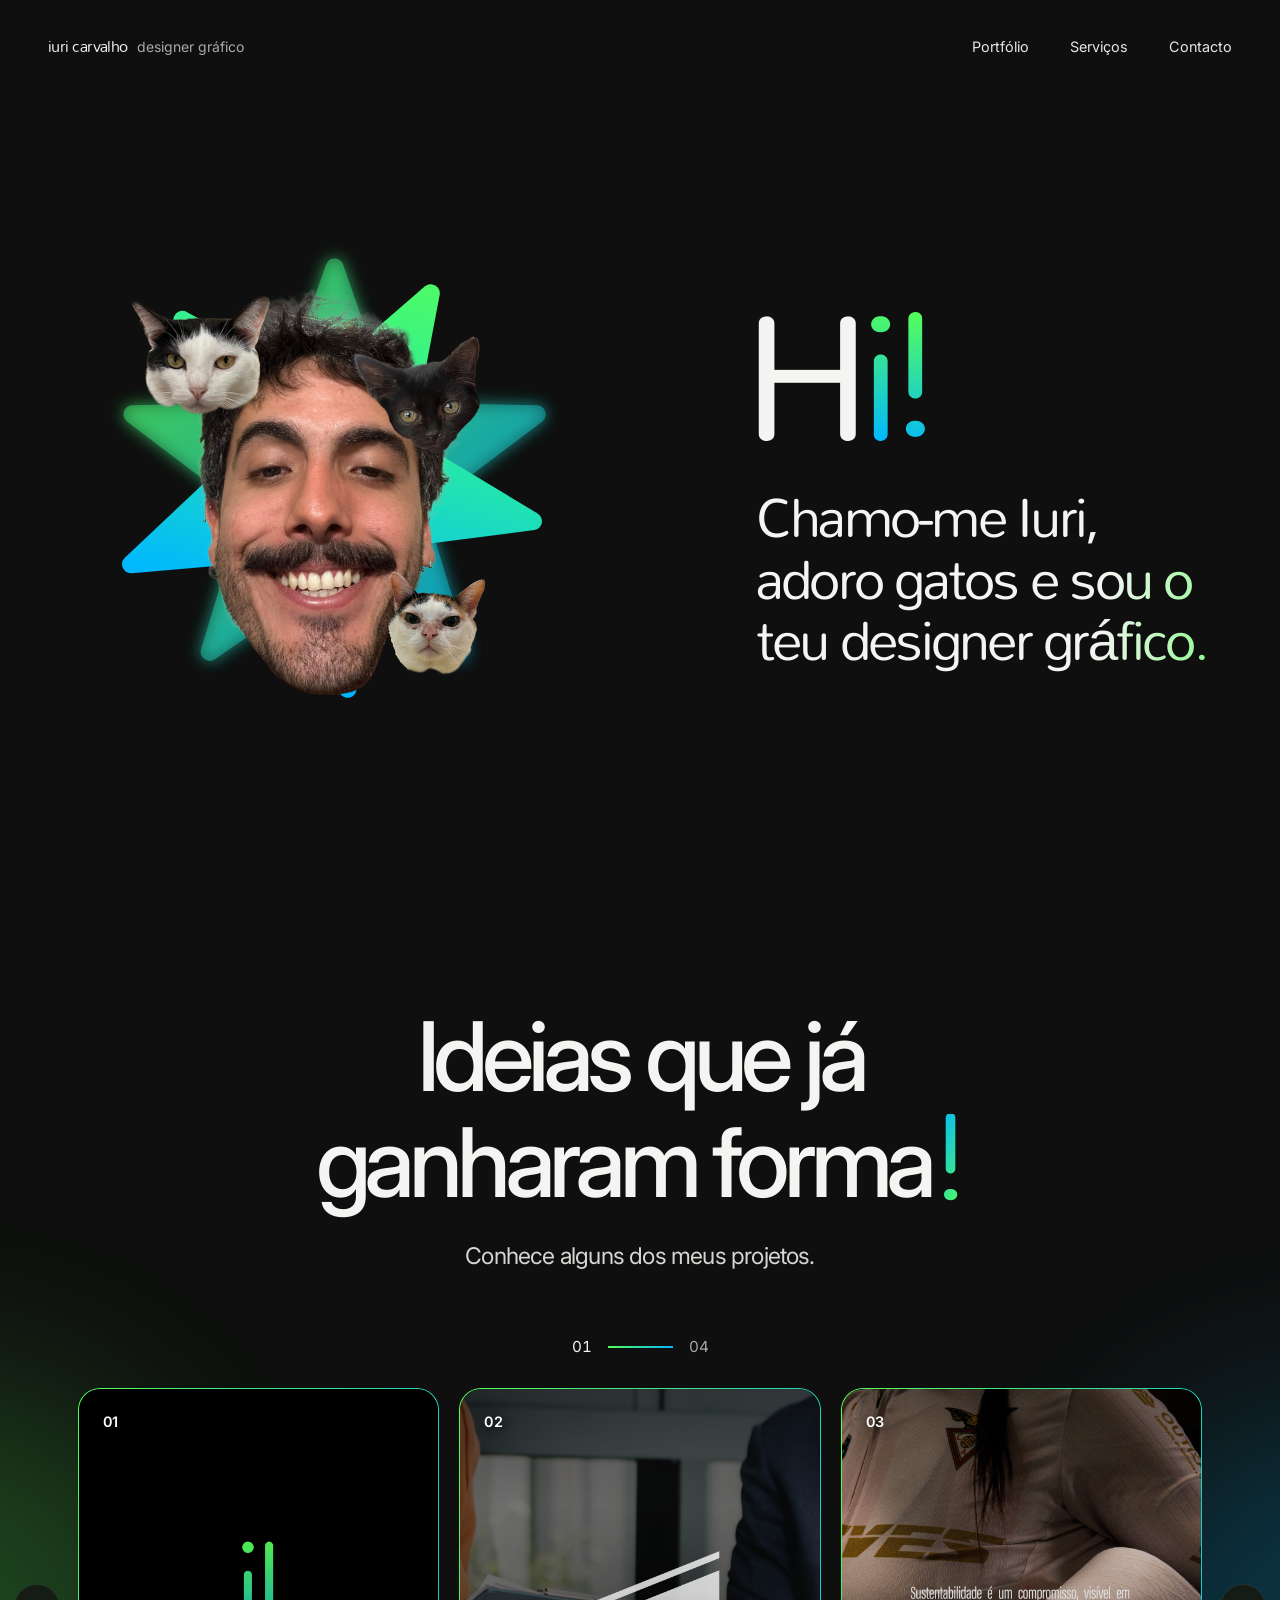
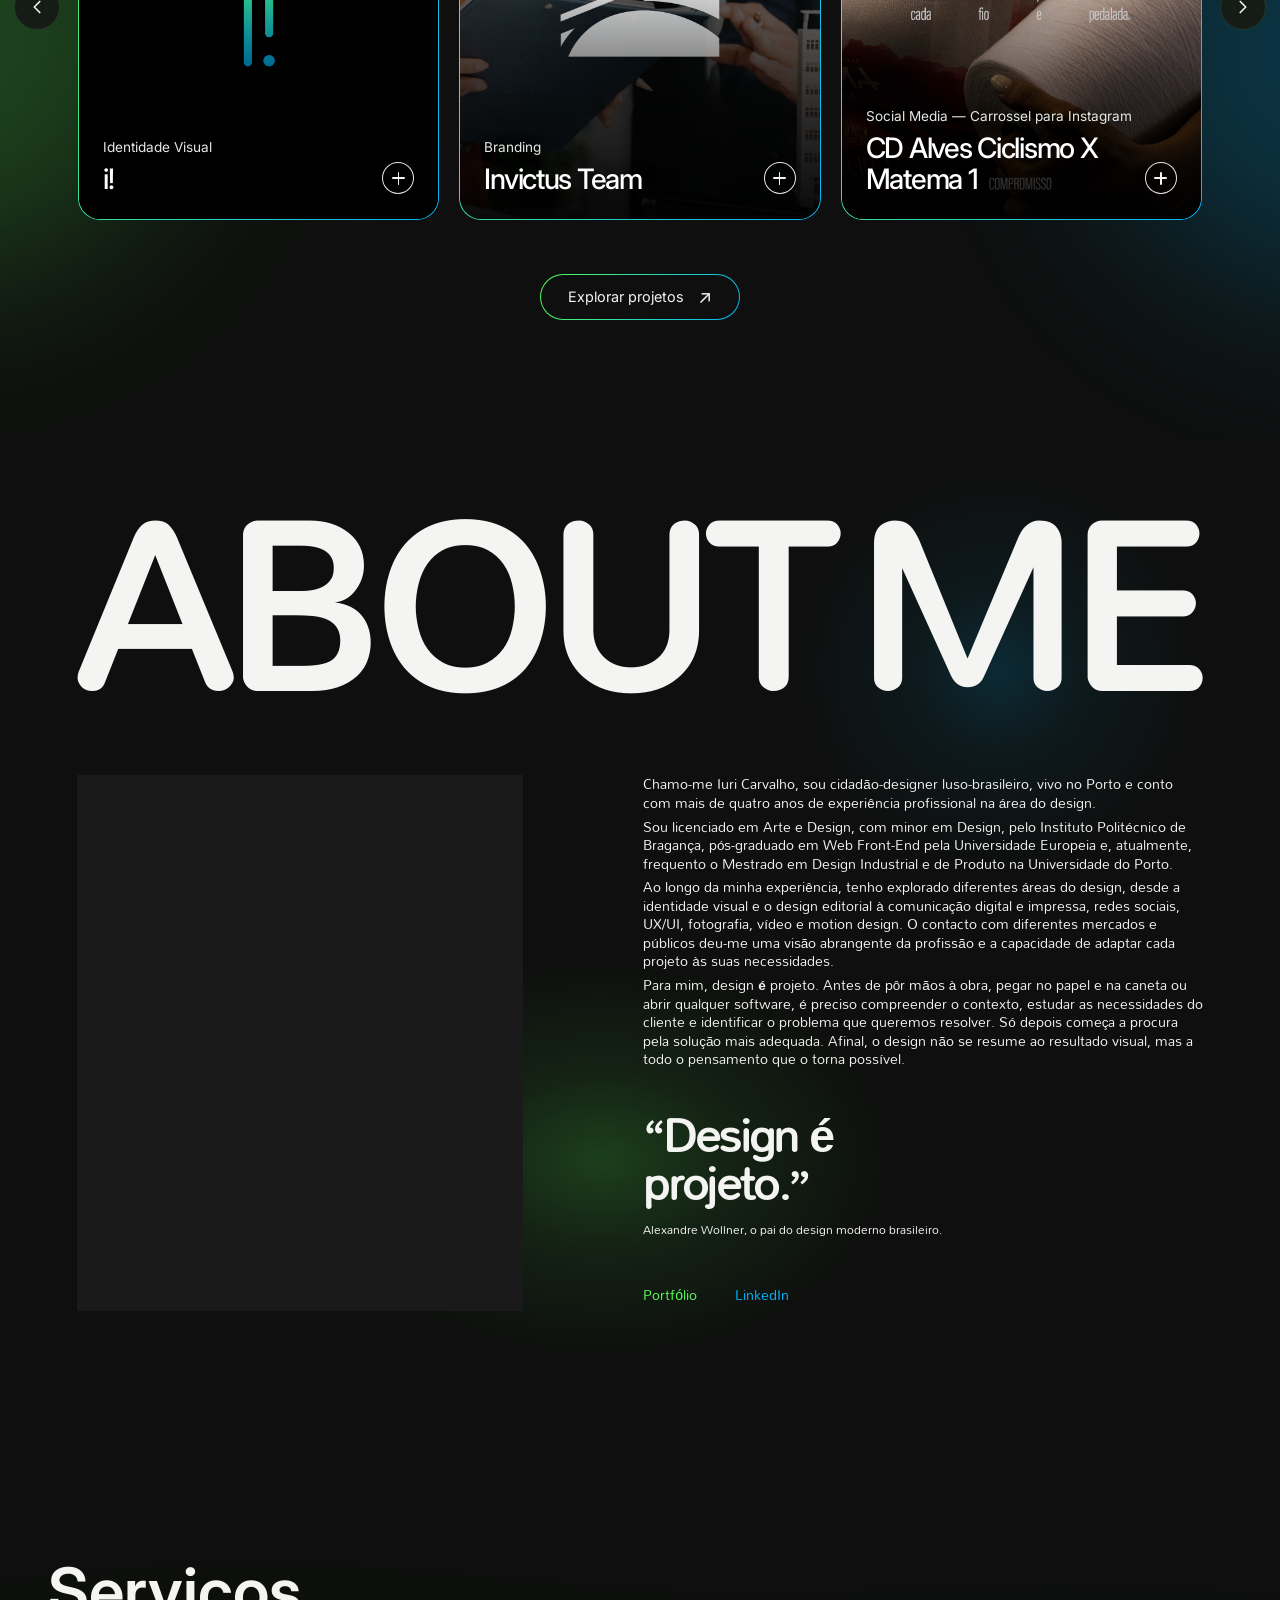
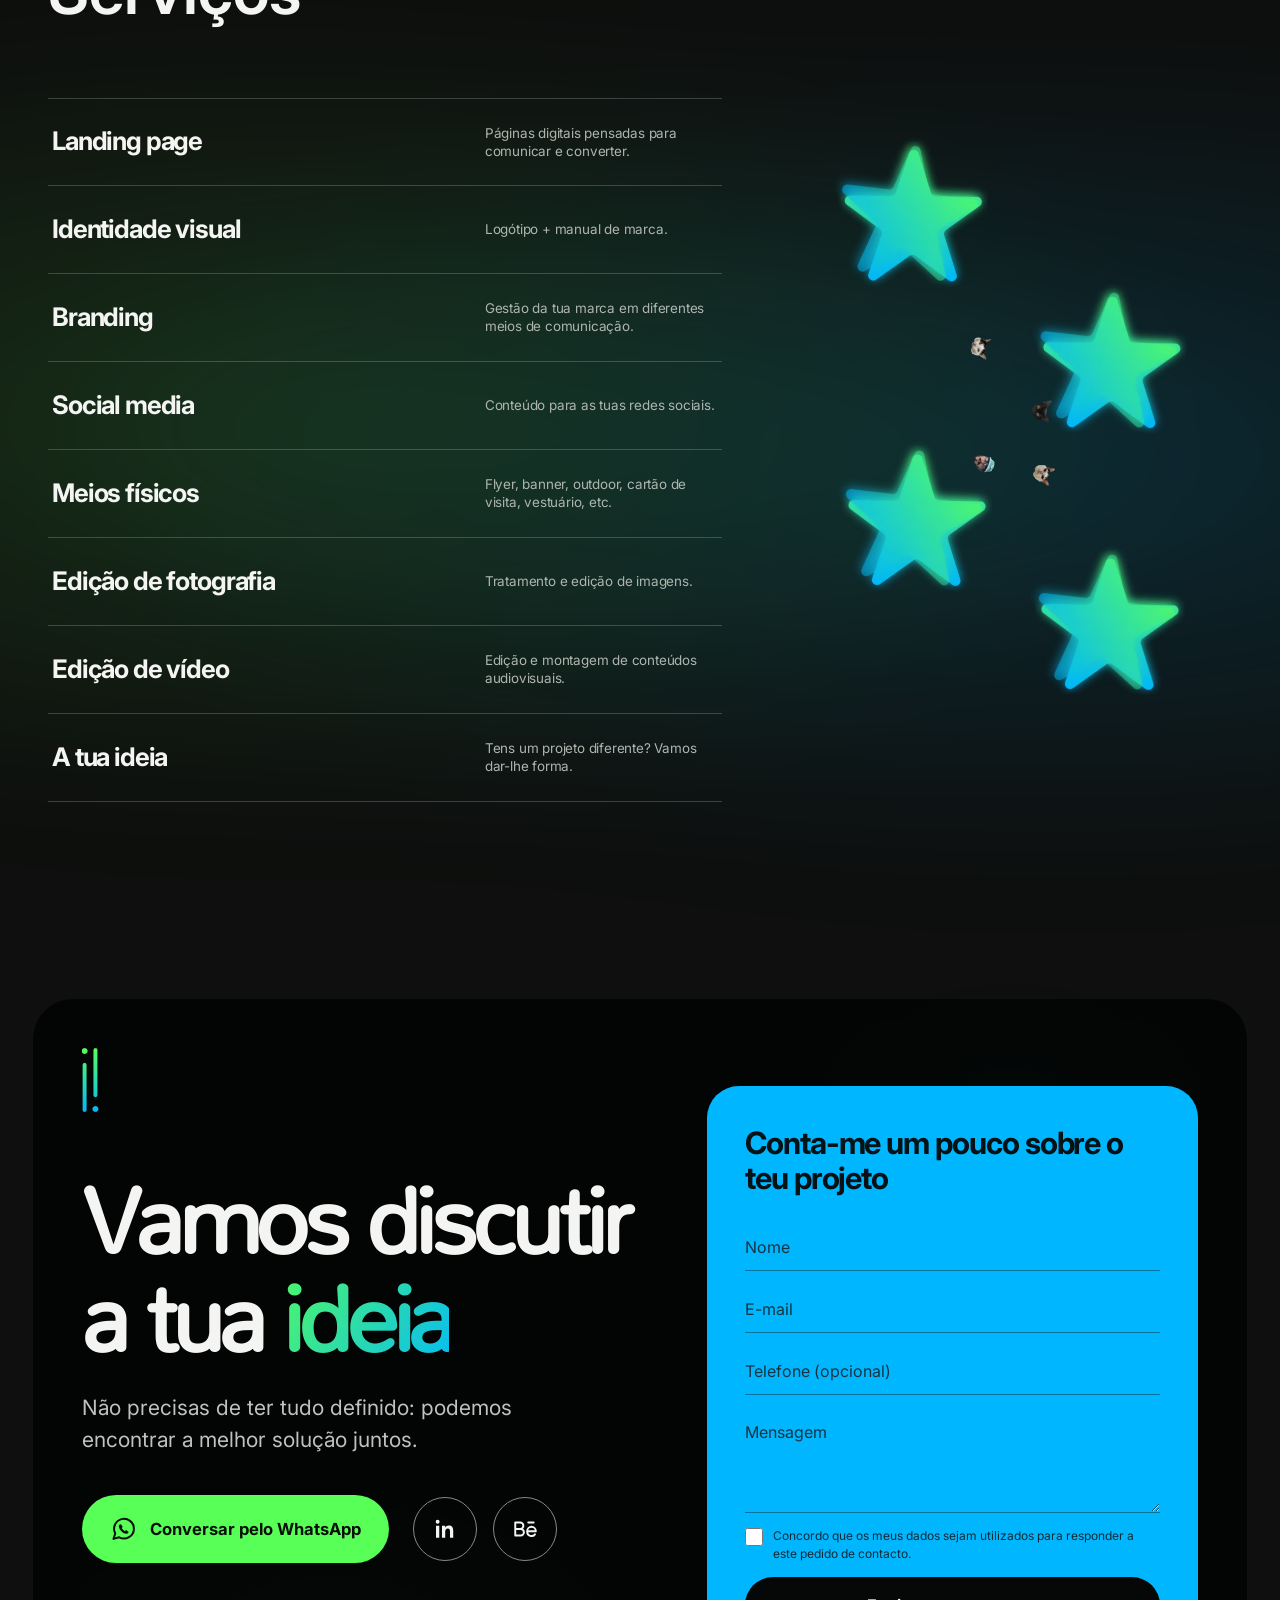
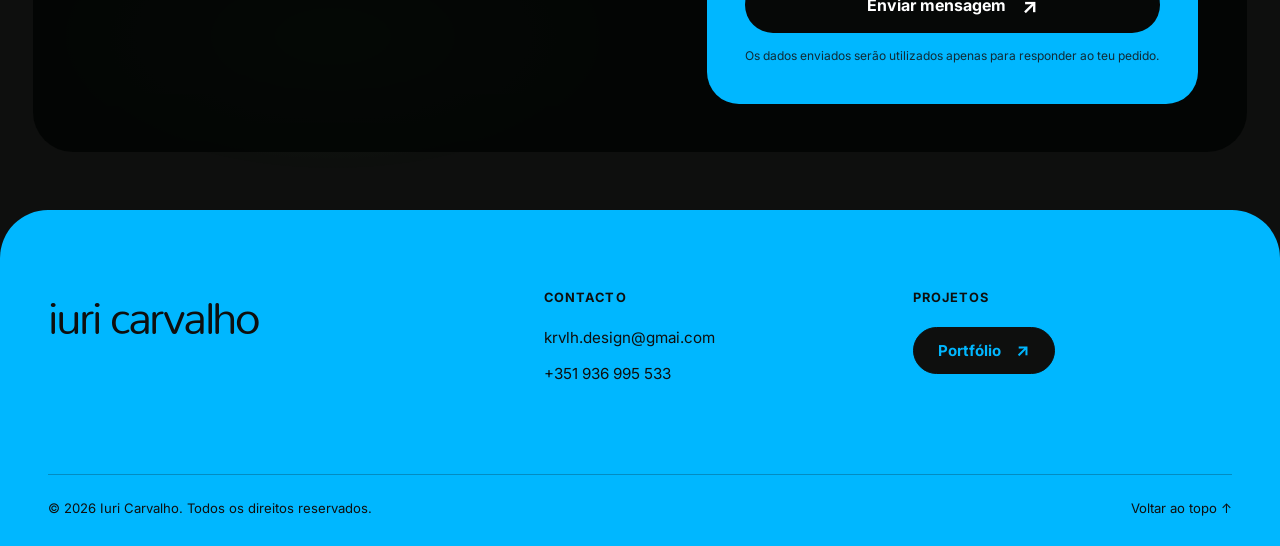
==== commit e9aec811: "Atualização da landing page" ====
--- a/index.html
+++ b/index.html
@@ -13,7 +13,7 @@
 
   <title>Iuri Carvalho — Designer gráfico</title>
 
-  <link rel="stylesheet" href="./styles.css">
+  <link rel="stylesheet" href="./styles.css?v=20261116-about-natural">
   <script src="./script.js" defer></script>
 </head>
 
@@ -60,6 +60,7 @@
           <svg
             class="hero-art__scene"
             viewBox="0 0 1400 1000"
+            preserveAspectRatio="xMinYMid slice"
             width="1400"
             height="1000"
             aria-hidden="true"
@@ -78,6 +79,15 @@
               <filter id="hero-star-glow" x="-50%" y="-50%" width="200%" height="200%">
                 <feGaussianBlur stdDeviation="12" />
               </filter>
+              <filter
+                id="hero-star-glow-mobile"
+                filterUnits="userSpaceOnUse"
+                primitiveUnits="userSpaceOnUse"
+                x="-380" y="-395" width="760" height="735"
+                color-interpolation-filters="linearRGB"
+              >
+                <feGaussianBlur in="SourceGraphic" stdDeviation="12" />
+              </filter>
               <path
                 id="hero-star-shape"
                 d="M0-330 77.59-106.79 313.85-101.98 125.54 40.79 193.97 266.98 0 132-193.97 266.98-125.54 40.79-313.85-101.98-77.59-106.79Z"
@@ -89,6 +99,7 @@
             <!-- A mesma área e o mesmo centro visual do GIF original. -->
             <g class="hero-art__star hero-art__star--halo" transform="translate(445 500)">
               <use
+                class="hero-art__glow"
                 href="#hero-star-shape"
                 fill="url(#hero-star-halo-gradient)"
                 stroke="url(#hero-star-halo-gradient)"
@@ -113,8 +124,9 @@
 
             <image
               class="hero-art__photo hero-art__photo--iuri"
-              href="./assets/profile-pic.png"
-              x="104" y="175" width="700" height="700"
+              href="./assets/sorriso.png"
+              x="-33.5" y="28.5" width="903" height="903"
+              preserveAspectRatio="xMidYMid meet"
             />
             <image
               class="hero-art__photo hero-art__photo--bento"
@@ -148,7 +160,7 @@
           </h1>
 
           <p class="hero-copy__text">
-            Me chamo iuri, adoro gatos e sou o seu designer gráfico.
+            Chamo-me Iuri, adoro gatos e sou o teu designer gráfico.
           </p>
 
         </div>
@@ -193,7 +205,7 @@
           </h2>
 
           <p class="portfolio__description">
-            Conheça alguns dos meus projetos.
+            Conhece alguns dos meus projetos.
           </p>
 
         </div>
@@ -242,7 +254,12 @@
 
           </button>
 
-          <div class="portfolio__viewport">
+          <div
+            class="portfolio__viewport"
+            role="region"
+            aria-label="Projetos do portfólio"
+            tabindex="0"
+          >
 
             <div class="portfolio__track">
 
@@ -822,6 +839,82 @@
     </section>
 
     <!-- =====================================
+         ABOUT ME
+    ====================================== -->
+
+    <section
+      class="about"
+      id="sobre"
+      aria-labelledby="about-title"
+    >
+
+      <div class="about__container">
+
+        <h2 class="about__title" id="about-title">
+          <span class="about__title-word">ABOUT ME</span>
+        </h2>
+
+        <figure class="about__portrait">
+          <img
+            class="about__portrait-image"
+            src="./assets/WhatsApp Image 2026-11-16 at 20.17.32.jpeg?v=20261116-cropped"
+            alt="Retrato de Iuri Carvalho"
+            width="1536"
+            height="1587"
+            loading="lazy"
+            decoding="async"
+          >
+        </figure>
+
+        <div class="about__content">
+
+          <div class="about__body">
+            <p class="about__intro">
+              Chamo-me Iuri Carvalho, sou cidadão-designer luso-brasileiro, vivo no Porto e conto com mais de quatro anos de experiência profissional na área do design.
+            </p>
+            <p>
+              Sou licenciado em Arte e Design, com minor em Design, pelo Instituto Politécnico de Bragança, pós-graduado em Web Front-End pela Universidade Europeia e, atualmente, frequento o Mestrado em Design Industrial e de Produto na Universidade do Porto.
+            </p>
+            <p>
+              Ao longo da minha experiência, tenho explorado diferentes áreas do design, desde a identidade visual e o design editorial à comunicação digital e impressa, redes sociais, UX/UI, fotografia, vídeo e motion design. O contacto com diferentes mercados e públicos deu-me uma visão abrangente da profissão e a capacidade de adaptar cada projeto às suas necessidades.
+            </p>
+            <p>
+              Para mim, <strong>design é projeto</strong>. Antes de pôr mãos à obra, pegar no papel e na caneta ou abrir qualquer software, é preciso compreender o contexto, estudar as necessidades do cliente e identificar o problema que queremos resolver. Só depois começa a procura pela solução mais adequada. Afinal, o design não se resume ao resultado visual, mas a todo o pensamento que o torna possível.
+            </p>
+          </div>
+
+          <blockquote class="about__quote">
+            <p>“Design é<br> projeto.”</p>
+            <footer>Alexandre Wollner, o pai do design moderno brasileiro.</footer>
+          </blockquote>
+
+          <nav class="about__actions" aria-label="Mais sobre Iuri Carvalho">
+            <a class="about__cta about__cta--portfolio" href="#portfolio">
+              Portfólio
+              <svg viewBox="0 0 24 24" fill="none" aria-hidden="true" focusable="false">
+                <path d="M5 19 19 5M5 5h14v14" />
+              </svg>
+            </a>
+            <a
+              class="about__cta about__cta--linkedin"
+              href="https://www.linkedin.com/in/iuri-carvalho-1045882bb/"
+              target="_blank"
+              rel="noopener noreferrer"
+            >
+              LinkedIn
+              <svg viewBox="0 0 24 24" fill="none" aria-hidden="true" focusable="false">
+                <path d="M5 19 19 5M5 5h14v14" />
+              </svg>
+            </a>
+          </nav>
+
+        </div>
+
+      </div>
+
+    </section>
+
+    <!-- =====================================
          SERVIÇOS
     ====================================== -->
 
@@ -844,57 +937,57 @@
             class="services__heading"
             id="services-title"
           >
-            serviços:
+            Serviços
           </h2>
 
           <div class="services__list">
 
             <div class="services__item">
-              <h3>landing page</h3>
+              <h3>Landing page</h3>
               <p>
                 Páginas digitais pensadas para comunicar e converter.
               </p>
             </div>
 
             <div class="services__item">
-              <h3>identidade visual</h3>
-              <p>Logotipo + manual de marca.</p>
+              <h3>Identidade visual</h3>
+              <p>Logótipo + manual de marca.</p>
             </div>
 
             <div class="services__item">
-              <h3>branding</h3>
+              <h3>Branding</h3>
               <p>
-                Gestão da sua marca em diferentes meios de comunicação.
+                Gestão da tua marca em diferentes meios de comunicação.
               </p>
             </div>
 
             <div class="services__item">
-              <h3>social media</h3>
-              <p>Conteúdo para as suas redes sociais.</p>
+              <h3>Social media</h3>
+              <p>Conteúdo para as tuas redes sociais.</p>
             </div>
 
             <div class="services__item">
-              <h3>mídia física</h3>
+              <h3>Meios físicos</h3>
               <p>
-                Flyer, banner, outdoor, cartão de visitas,
+                Flyer, banner, outdoor, cartão de visita,
                 vestuário, etc.
               </p>
             </div>
 
             <div class="services__item">
-              <h3>edição de fotografia</h3>
+              <h3>Edição de fotografia</h3>
               <p>Tratamento e edição de imagens.</p>
             </div>
 
             <div class="services__item">
-              <h3>edição de vídeo</h3>
+              <h3>Edição de vídeo</h3>
               <p>Edição e montagem de conteúdos audiovisuais.</p>
             </div>
 
             <div class="services__item">
-              <h3>a sua ideia</h3>
+              <h3>A tua ideia</h3>
               <p>
-                Tem um projeto diferente? Vamos dar-lhe forma.
+                Tens um projeto diferente? Vamos dar-lhe forma.
               </p>
             </div>
 
@@ -955,16 +1048,16 @@
 
         <div class="contact__intro">
 
-          <p class="contact__eyebrow">
-            VAMOS CONVERSAR?
-          </p>
+          <div class="contact__logo">
+            <img src="./assets/i!.png" alt="Iuri Carvalho" width="2400" height="3000" loading="lazy">
+          </div>
 
           <h2
             class="contact__title"
             id="contact-title"
           >
-            Vamos discutir a sua
-            <span>ideia!</span>
+            Vamos discutir<br>
+            a tua <span>ideia</span>
           </h2>
 
           <p class="contact__description">
@@ -972,38 +1065,67 @@
             encontrar a melhor solução juntos.
           </p>
 
-          <a
-            class="contact__whatsapp"
-            href="https://wa.me/351936995533"
-            target="_blank"
-            rel="noopener noreferrer"
-          >
-
-            <svg
-              class="contact__whatsapp-icon"
-              viewBox="0 0 24 24"
-              fill="none"
-              aria-hidden="true"
+          <div class="contact__channels">
+
+            <a
+              class="contact__whatsapp"
+              href="https://wa.me/351936995533"
+              target="_blank"
+              rel="noopener noreferrer"
             >
 
-              <path
-                d="M20.5 11.7a8.5 8.5 0 0 1-12.6 7.4L3 20.5l1.5-4.7A8.5 8.5 0 1 1 20.5 11.7Z"
-                stroke="currentColor"
-                stroke-width="1.7"
-                stroke-linecap="round"
-                stroke-linejoin="round"
-              />
-
-              <path
-                d="M8.6 8.2c.3-.3.6-.3.9 0l1.1 1.4c.2.3.2.6 0 .9l-.6.7c.6 1.2 1.5 2.1 2.7 2.7l.7-.6c.3-.2.6-.2.9 0l1.4 1.1c.3.3.3.6 0 .9-.5.6-1.1.9-1.8.8-3.2-.5-5.8-3.1-6.3-6.3-.1-.7.2-1.3 1-1.6Z"
-                fill="currentColor"
-              />
-
-            </svg>
-
-            Conversar pelo WhatsApp
-
-          </a>
+              <svg
+                class="contact__whatsapp-icon"
+                viewBox="0 0 24 24"
+                fill="none"
+                aria-hidden="true"
+              >
+
+                <path
+                  d="M20.5 11.7a8.5 8.5 0 0 1-12.6 7.4L3 20.5l1.5-4.7A8.5 8.5 0 1 1 20.5 11.7Z"
+                  stroke="currentColor"
+                  stroke-width="1.7"
+                  stroke-linecap="round"
+                  stroke-linejoin="round"
+                />
+
+                <path
+                  d="M8.6 8.2c.3-.3.6-.3.9 0l1.1 1.4c.2.3.2.6 0 .9l-.6.7c.6 1.2 1.5 2.1 2.7 2.7l.7-.6c.3-.2.6-.2.9 0l1.4 1.1c.3.3.3.6 0 .9-.5.6-1.1.9-1.8.8-3.2-.5-5.8-3.1-6.3-6.3-.1-.7.2-1.3 1-1.6Z"
+                  fill="currentColor"
+                />
+
+              </svg>
+
+              Conversar pelo WhatsApp
+
+            </a>
+
+            <nav class="contact__socials" aria-label="Redes de Iuri Carvalho">
+              <a
+                class="contact__social"
+                href="https://www.linkedin.com/in/iuri-carvalho-1045882bb/"
+                target="_blank"
+                rel="noopener noreferrer"
+                aria-label="LinkedIn de Iuri Carvalho"
+              >
+                <svg viewBox="0 0 24 24" aria-hidden="true" focusable="false">
+                  <path d="M5.2 3.5a1.8 1.8 0 1 1 0 3.6 1.8 1.8 0 0 1 0-3.6ZM3.7 9h3v11h-3V9Zm5.5 0h2.9v1.5c.7-1.1 1.8-1.8 3.4-1.8 3 0 4.1 1.8 4.1 5V20h-3v-5.7c0-1.7-.4-2.8-2-2.8-1.7 0-2.4 1.2-2.4 3.1V20h-3V9Z" />
+                </svg>
+              </a>
+              <a
+                class="contact__social"
+                href="https://www.behance.net/iurikrvlh"
+                target="_blank"
+                rel="noopener noreferrer"
+                aria-label="Behance de Iuri Carvalho"
+              >
+                <svg viewBox="0 0 24 24" fill="none" aria-hidden="true" focusable="false">
+                  <path d="M3 6h4.5a3 3 0 0 1 0 6H3V6Zm0 6h5a3 3 0 0 1 0 6H3v-6Zm12-6h5m-5.8 8H22a4 4 0 0 0-8 0v.5a4 4 0 0 0 7.2 2.4" />
+                </svg>
+              </a>
+            </nav>
+
+          </div>
 
         </div>
 
@@ -1011,17 +1133,9 @@
 
         <div class="contact__form-shell">
 
-          <p class="contact__form-eyebrow">
-            PEDIDO DE CONTACTO
-          </p>
-
           <h3 class="contact__form-title">
-            Qual é o teu desafio?
+            Conta-me um pouco sobre o teu projeto
           </h3>
-
-          <p class="contact__form-lead">
-            Conta-me um pouco sobre o teu projeto.
-          </p>
 
           <form
             class="contact__form"
@@ -1055,7 +1169,7 @@
                 id="contact-name"
                 name="nome"
                 type="text"
-                placeholder="O teu nome"
+                placeholder="Nome"
                 autocomplete="name"
                 required
               >
@@ -1067,14 +1181,14 @@
               <div class="contact__field">
 
                 <label for="contact-email">
-                  Email <span>*</span>
+                  E-mail <span>*</span>
                 </label>
 
                 <input
                   id="contact-email"
                   name="email"
                   type="email"
-                  placeholder="O teu email"
+                  placeholder="E-mail"
                   autocomplete="email"
                   required
                 >
@@ -1094,7 +1208,7 @@
                   id="contact-phone"
                   name="telefone"
                   type="tel"
-                  placeholder="O teu contacto"
+                  placeholder="Telefone (opcional)"
                   autocomplete="tel"
                 >
 
@@ -1111,7 +1225,7 @@
               <textarea
                 id="contact-message"
                 name="mensagem"
-                placeholder="Fala-me sobre a tua ideia..."
+                placeholder="Mensagem"
                 required
               ></textarea>
 
--- a/styles.css
+++ b/styles.css
@@ -809,6 +809,272 @@
 }
 
 /* ========================================
+   ABOUT ME
+======================================== */
+
+.about {
+  position: relative;
+  isolation: isolate;
+  padding: clamp(40px, 4vw, 64px) 6vw clamp(64px, 10vw, 144px);
+  background: #0e0f0e;
+  color: var(--white);
+  font-family: "Mandali", sans-serif;
+}
+
+.about::before {
+  content: "";
+  position: absolute;
+  z-index: -1;
+  inset: 0;
+  pointer-events: none;
+  /* Os focos terminam dentro da secção, antes das margens e da transição. */
+  background:
+    radial-gradient(
+      ellipse 23% 20% at 47% 72%,
+      rgba(87, 255, 87, 0.20) 0%,
+      rgba(87, 255, 87, 0.08) 45%,
+      rgba(87, 255, 87, 0) 100%
+    ),
+    radial-gradient(
+      ellipse 16% 20% at 78% 23%,
+      rgba(0, 183, 255, 0.16) 0%,
+      rgba(0, 183, 255, 0.06) 42%,
+      rgba(0, 183, 255, 0) 100%
+    );
+}
+
+.about__container {
+  display: grid;
+  grid-template-columns: minmax(0, 0.85fr) minmax(0, 1.15fr);
+  align-items: start;
+  column-gap: clamp(32px, 6vw, 88px);
+  row-gap: clamp(32px, 5vw, 72px);
+  width: 100%;
+  margin-inline: auto;
+}
+
+.about__container > * {
+  min-width: 0;
+}
+
+.about__title {
+  grid-column: 1 / -1;
+  width: 100%;
+  margin: 0;
+  font-size: var(--about-title-size, clamp(3rem, 14vw, 12rem));
+  font-weight: 700;
+  font-synthesis: weight;
+  letter-spacing: -0.035em;
+  word-spacing: -0.12em;
+  line-height: 0.95;
+}
+
+.about__title-word {
+  position: relative;
+  left: var(--about-word-offset, 0px);
+  display: block;
+  width: max-content;
+  white-space: nowrap;
+  transform: scaleX(var(--about-title-scale, 1));
+  transform-origin: left center;
+}
+
+.about__portrait {
+  position: relative;
+  display: grid;
+  place-items: center;
+  width: min(100%, calc(22vw + 170px));
+  aspect-ratio: 5 / 6;
+  margin: 0;
+  padding: 0;
+  overflow: hidden;
+  background: #191a19;
+}
+
+.about__portrait-image {
+  position: absolute;
+  inset: 0;
+  width: 100%;
+  height: 100%;
+  max-width: none;
+  object-fit: cover;
+  object-position: center;
+}
+
+.about__content {
+  display: flex;
+  flex-direction: column;
+  justify-content: space-between;
+  gap: 8px;
+  min-width: 0;
+  width: min(100%, 35rem);
+  justify-self: end;
+  align-self: stretch;
+  text-align: left;
+}
+
+.about__body {
+  font-size: clamp(0.84375rem, calc(0.9vw + 0.1rem), 0.9375rem);
+  line-height: clamp(1.375em, 1.15vw, 1.5em);
+}
+
+.about__body p {
+  margin: 0;
+}
+
+.about__body p + p {
+  margin-top: 5px;
+}
+
+.about__quote {
+  margin: 0;
+}
+
+.about__quote p {
+  margin: 0;
+  font-size: clamp(2rem, calc(8vw - 3.5rem), 5.25rem);
+  font-weight: 700;
+  font-synthesis: weight;
+  letter-spacing: -0.035em;
+  line-height: 1.05;
+}
+
+.about__quote footer {
+  margin-top: 14px;
+  font-size: 0.75rem;
+  line-height: 1.4;
+}
+
+.about__actions {
+  display: flex;
+  flex-wrap: wrap;
+  align-items: center;
+  justify-content: flex-start;
+  gap: 12px clamp(24px, 3vw, 40px);
+  margin-top: 0;
+}
+
+.about__cta {
+  display: inline-flex;
+  align-items: center;
+  min-height: 32px;
+  padding-block: 5px;
+  color: inherit;
+  font-size: clamp(0.875rem, 1.1vw, 1rem);
+  line-height: 1.4;
+  text-decoration: none;
+  transition: color 160ms ease;
+}
+
+.about__cta svg {
+  display: none;
+}
+
+.about__cta--portfolio {
+  color: var(--green);
+}
+
+.about__cta--linkedin {
+  color: var(--blue);
+}
+
+.about__cta:hover {
+  color: var(--green);
+}
+
+.about__cta:focus-visible {
+  outline: 2px solid var(--blue);
+  outline-offset: 4px;
+}
+
+@media (min-width: 761px) and (max-width: 1100px) {
+  .about {
+    padding-inline: 32px;
+  }
+
+  .about__container {
+    column-gap: 6%;
+    grid-template-columns: minmax(0, 1fr) minmax(0, 1fr);
+  }
+
+  .about__portrait {
+    width: min(100%, calc(26vw + 132px));
+  }
+
+  .about__quote p {
+    font-size: clamp(2rem, 3.5vw, 2.5rem);
+  }
+
+  .about__content {
+    gap: 16px;
+  }
+}
+
+@media (min-width: 1024px) and (max-width: 1100px) {
+  .about__container {
+    grid-template-columns: calc(26vw + 132px) minmax(0, 1fr);
+    column-gap: 32px;
+  }
+
+  .about__content {
+    gap: 8px;
+  }
+}
+
+@media (max-width: 760px) {
+  .about {
+    padding: 56px 20px 72px;
+  }
+
+  .about__container {
+    grid-template-columns: minmax(0, 1fr);
+    gap: 36px;
+  }
+
+  .about__title {
+    grid-column: 1;
+  }
+
+  .about__portrait {
+    width: min(100%, calc(50% + 130px), 370px);
+    justify-self: start;
+  }
+
+  .about__content {
+    width: min(100%, 30rem);
+    justify-content: flex-start;
+    gap: 0;
+  }
+
+  .about__body {
+    font-size: 1rem;
+    line-height: 1.6;
+  }
+
+  .about__body p + p {
+    margin-top: 20px;
+  }
+
+  .about__quote {
+    margin-top: 28px;
+  }
+
+  .about__quote p {
+    font-size: clamp(2.75rem, 11vw, 4rem);
+  }
+
+  .about__actions {
+    margin-top: 28px;
+    padding-top: 0;
+  }
+
+  .about__cta {
+    min-height: 44px;
+    font-size: 1rem;
+  }
+}
+
+/* ========================================
    SERVIÇOS
 ======================================== */
 
@@ -1012,8 +1278,7 @@
 .contact {
   position: relative;
   isolation: isolate;
-  overflow: hidden;
-  padding: 115px 48px 130px;
+  padding: clamp(48px, 4.5vw, 76px) clamp(20px, 2.6vw, 48px);
   color: var(--white);
   background: var(--background);
 }
@@ -1024,121 +1289,86 @@
   inset: 0;
   overflow: hidden;
   pointer-events: none;
+  mask-image: linear-gradient(to bottom, transparent, #000 12%, #000 84%, transparent);
 }
 
 .contact__glow::before,
 .contact__glow::after {
   content: "";
   position: absolute;
-  width: clamp(240px, 30vw, 440px);
-  height: clamp(240px, 30vw, 440px);
-  border-radius: 50%;
-  pointer-events: none;
-  filter: blur(75px);
-  will-change: transform;
+  inset: 0;
 }
 
 .contact__glow::before {
-  top: 15%;
-  left: 6%;
-
-  background: radial-gradient(
-    circle,
-    rgba(87, 255, 87, 0.48) 0%,
-    rgba(87, 255, 87, 0.19) 36%,
-    transparent 72%
-  );
-
+  background: radial-gradient(ellipse 22% 16% at 26% 80%, rgba(87, 255, 87, 0.20), rgba(87, 255, 87, 0.06) 48%, rgba(87, 255, 87, 0) 100%);
   animation: glow-green-move 11s ease-in-out infinite alternate;
 }
 
 .contact__glow::after {
-  top: 20%;
-  right: 6%;
-
-  background: radial-gradient(
-    circle,
-    rgba(0, 183, 255, 0.5) 0%,
-    rgba(0, 183, 255, 0.2) 36%,
-    transparent 72%
-  );
-
+  background: radial-gradient(ellipse 16% 15% at 79% 19%, rgba(0, 183, 255, 0.18), rgba(0, 183, 255, 0.05) 48%, rgba(0, 183, 255, 0) 100%);
   animation: glow-blue-move 13s ease-in-out infinite alternate;
 }
 
 @keyframes glow-green-move {
-  0% {
-    transform: translate(0, 0) scale(1);
-  }
-
-  50% {
-    transform: translate(18%, 15%) scale(1.15);
-  }
-
-  100% {
-    transform: translate(42%, -8%) scale(0.9);
-  }
+  from { transform: translate(0, 0); }
+  to { transform: translate(2%, -2%); }
 }
 
 @keyframes glow-blue-move {
-  0% {
-    transform: translate(0, 0) scale(1);
-  }
-
-  50% {
-    transform: translate(-22%, 18%) scale(1.12);
-  }
-
-  100% {
-    transform: translate(-42%, -10%) scale(0.92);
-  }
+  from { transform: translate(0, 0); }
+  to { transform: translate(-2%, 2%); }
 }
 
 .contact__container {
   position: relative;
   z-index: 1;
-
   display: grid;
-  grid-template-columns:
-    minmax(0, 1fr)
-    minmax(0, 1fr);
-
-  align-items: stretch;
-  gap: clamp(36px, 5vw, 80px);
-
-  width: min(100%, 1440px);
+  grid-template-columns: minmax(0, 1.18fr) minmax(0, 1fr);
+  align-items: start;
+  gap: clamp(28px, 3.5vw, 56px);
+  width: min(100%, 1520px);
   margin-inline: auto;
+  padding: clamp(28px, 3.8vw, 56px);
+  border-radius: 40px;
+  background: rgba(4, 6, 5, 0.94);
 }
 
 .contact__intro {
   display: flex;
   flex-direction: column;
   align-items: flex-start;
-  justify-content: center;
   min-width: 0;
-  padding-block: 20px;
-}
-
-.contact__eyebrow,
-.contact__form-eyebrow {
-  margin: 0 0 26px;
-  color: var(--green);
-  font-size: 0.78rem;
+}
+
+/* Enquadrar o PNG original, que inclui margens pretas, sem redesenhar o logo. */
+.contact__logo {
+  --contact-logo-height: clamp(56px, 5vw, 76px);
+  position: relative;
+  flex: none;
+  width: calc(var(--contact-logo-height) * 216 / 832);
+  height: var(--contact-logo-height);
+  overflow: hidden;
+  mix-blend-mode: screen;
+}
+
+.contact__logo img {
+  position: absolute;
+  width: 1111.1111%;
+  max-width: none;
+  height: auto;
+  left: -505.5556%;
+  top: -130.2885%;
+}
+
+.contact__title {
+  margin: clamp(40px, 4.5vw, 72px) 0 0;
+  max-width: 100%;
+  font-family: "Mandali", sans-serif;
+  font-size: clamp(3rem, 7.3vw, 7.75rem);
   font-weight: 700;
-  letter-spacing: 0.15em;
-}
-
-.contact__title {
-  margin: 0;
-  max-width: 100%;
-  font-size: clamp(3.5rem, 5.5vw, 7rem);
-  line-height: 1.08;
-  letter-spacing: -0.065em;
-  font-weight: 500;
-  text-wrap: balance;
-  overflow-wrap: normal;
-  word-break: normal;
-  hyphens: none;
+  font-synthesis: weight;
+  letter-spacing: -0.055em;
+  line-height: 1.04;
 }
 
 .contact__title span {
@@ -1149,11 +1379,19 @@
 }
 
 .contact__description {
-  max-width: 560px;
-  margin: 36px 0 45px;
-  color: #c0cbc4;
-  font-size: clamp(1rem, 1.3vw, 1.18rem);
-  line-height: 1.75;
+  max-width: 34ch;
+  margin: 28px 0 40px;
+  color: #bfc2bf;
+  font-size: clamp(1rem, 1.65vw, 1.625rem);
+  line-height: 1.5;
+}
+
+.contact__channels {
+  display: flex;
+  flex-wrap: wrap;
+  align-items: center;
+  gap: 20px 24px;
+  max-width: 100%;
 }
 
 .contact__whatsapp {
@@ -1162,185 +1400,206 @@
   justify-content: center;
   gap: 12px;
   max-width: 100%;
-  min-height: 62px;
-  padding: 18px 26px;
-  border-radius: 14px;
-  background: var(--brand-gradient);
-  color: #08100c;
-  font-size: 1rem;
+  min-height: 68px;
+  padding: 18px 28px;
+  border-radius: 999px;
+  background: var(--green);
+  color: #071007;
+  font-size: clamp(1rem, 1.3vw, 1.25rem);
   font-weight: 700;
+  font-synthesis: weight;
   line-height: 1.4;
   text-align: center;
   text-decoration: none;
-  box-shadow: 0 12px 35px rgba(87, 255, 87, 0.15);
-
-  transition:
-    transform 200ms ease,
-    filter 200ms ease,
-    box-shadow 200ms ease;
+  transition: transform 200ms ease, filter 200ms ease;
 }
 
 .contact__whatsapp:hover {
   transform: translateY(-2px);
   filter: brightness(1.08);
-  box-shadow: 0 16px 40px rgba(0, 183, 255, 0.2);
 }
 
 .contact__whatsapp-icon {
-  flex: 0 0 26px;
+  flex: 0 0 28px;
+  width: 28px;
+  height: 28px;
+}
+
+.contact__socials {
+  display: flex;
+  align-items: center;
+  gap: 16px;
+}
+
+.contact__social {
+  display: grid;
+  place-items: center;
+  width: 64px;
+  height: 64px;
+  border: 1px solid #858b86;
+  border-radius: 50%;
+  color: var(--white);
+  transition: color 180ms ease, border-color 180ms ease, transform 180ms ease;
+}
+
+.contact__social:hover {
+  color: var(--green);
+  border-color: var(--green);
+  transform: translateY(-2px);
+}
+
+.contact__social svg {
   width: 26px;
   height: 26px;
 }
 
-/* FORMULÁRIO */
+.contact__social svg:not([fill]) {
+  fill: currentColor;
+}
+
+.contact__social svg[fill="none"] {
+  stroke: currentColor;
+  stroke-width: 1.8;
+  stroke-linecap: round;
+  stroke-linejoin: round;
+}
 
 .contact__form-shell {
   min-width: 0;
-  padding: clamp(25px, 4vw, 56px);
-  border: 1px solid rgba(87, 255, 87, 0.35);
-  border-radius: 25px;
-  background: rgba(14, 15, 14, 0.18);
-  backdrop-filter: blur(12px);
-  -webkit-backdrop-filter: blur(12px);
-  box-shadow: 0 20px 70px rgba(0, 0, 0, 0.12);
-}
-
-.contact__form-eyebrow {
-  margin-bottom: 15px;
+  margin-top: clamp(32px, 3vw, 48px);
+  padding: clamp(28px, 3vw, 48px);
+  border-radius: 32px;
+  background: var(--blue);
+  color: #071217;
+  color-scheme: light;
 }
 
 .contact__form-title {
-  margin: 0;
-  font-size: clamp(1.8rem, 2.7vw, 2.7rem);
-  font-weight: 600;
-  letter-spacing: -0.05em;
-}
-
-.contact__form-lead {
-  margin: 12px 0 32px;
-  padding-bottom: 28px;
-  border-bottom: 1px solid rgba(255, 255, 255, 0.12);
-  color: #bdcbc3;
-  font-size: 0.93rem;
-  line-height: 1.65;
+  margin: 0 0 28px;
+  font-size: clamp(1.65rem, 2.4vw, 2.3rem);
+  font-weight: 700;
+  font-synthesis: weight;
+  letter-spacing: -0.035em;
+  line-height: 1.15;
 }
 
 .contact__form {
   display: flex;
   flex-direction: column;
-  gap: 23px;
+  gap: 14px;
 }
 
 .contact__honeypot {
-  position: absolute;
-  left: -9999px;
+  display: none;
 }
 
 .contact__field {
+  position: relative;
   display: flex;
   flex-direction: column;
-  gap: 9px;
   min-width: 0;
 }
 
+/* Os labels continuam acessiveis; os campos seguem as linhas da referencia. */
 .contact__field label {
-  font-size: 0.84rem;
-  font-weight: 600;
-  color: #e8eeea;
-}
-
-.contact__field label > span:not(.contact__optional) {
-  color: var(--green);
-}
-
-.contact__optional {
-  color: #9ca9a3;
-  font-weight: 400;
+  position: absolute;
+  width: 1px;
+  height: 1px;
+  padding: 0;
+  margin: -1px;
+  overflow: hidden;
+  clip-path: inset(50%);
+  white-space: nowrap;
 }
 
 .contact__fields-two {
   display: grid;
-  grid-template-columns: 1fr 1fr;
-  gap: 18px;
+  grid-template-columns: minmax(0, 1fr);
+  gap: 14px;
 }
 
 .contact__field input,
 .contact__field textarea {
   width: 100%;
-  padding: 16px 17px;
-  border: 1px solid rgba(255, 255, 255, 0.17);
-  border-radius: 11px;
-  outline: none;
-  background: rgba(14, 15, 14, 0.62);
-  color: var(--white);
+  min-width: 0;
+  min-height: 48px;
+  padding: 12px 0;
+  border: 0;
+  border-bottom: 1px solid rgba(7, 18, 23, 0.42);
+  border-radius: 0;
+  background: transparent;
+  color: #071217;
   font: inherit;
-  font-size: 0.94rem;
-  line-height: 1.5;
-
-  transition:
-    border-color 180ms ease,
-    box-shadow 180ms ease;
+  font-size: 1rem;
+  line-height: 1.4;
+  transition: border-color 180ms ease;
 }
 
 .contact__field textarea {
-  min-height: 155px;
+  min-height: 104px;
   resize: vertical;
 }
 
 .contact__field input::placeholder,
 .contact__field textarea::placeholder {
-  color: #829087;
+  color: #173442;
+  opacity: 1;
 }
 
 .contact__field input:focus,
 .contact__field textarea:focus {
-  border-color: var(--green);
-  box-shadow: 0 0 0 3px rgba(87, 255, 87, 0.12);
+  border-color: #071217;
+  outline: 2px solid #071217;
+  outline-offset: 4px;
 }
 
 .contact__consent {
   display: flex;
   align-items: flex-start;
-  gap: 12px;
-  color: #c6d0c9;
-  font-size: 0.84rem;
-  line-height: 1.6;
+  gap: 10px;
+  color: #102b36;
+  font-size: 0.75rem;
+  line-height: 1.5;
   cursor: pointer;
 }
 
 .contact__consent input {
-  flex: 0 0 17px;
-  width: 17px;
-  height: 17px;
-  margin: 3px 0 0;
-  accent-color: var(--green);
+  flex: 0 0 18px;
+  width: 18px;
+  height: 18px;
+  margin: 1px 0 0;
+  accent-color: #071217;
+}
+
+.contact__consent input:focus-visible,
+.contact__submit:focus-visible {
+  outline: 2px solid #071217;
+  outline-offset: 4px;
 }
 
 .contact__submit {
   display: flex;
   align-items: center;
-  justify-content: space-between;
+  justify-content: center;
   gap: 16px;
   width: 100%;
-  min-height: 57px;
+  min-height: 56px;
   padding: 14px 20px;
   border: 0;
-  border-radius: 12px;
-  background: var(--brand-gradient);
-  color: #08100c;
+  border-radius: 999px;
+  background: #060807;
+  color: #ffffff;
   font: inherit;
   font-size: 1rem;
   font-weight: 700;
+  font-synthesis: weight;
   cursor: pointer;
-
-  transition:
-    transform 200ms ease,
-    filter 200ms ease;
+  transition: transform 200ms ease, background 200ms ease;
 }
 
 .contact__submit:hover {
   transform: translateY(-2px);
-  filter: brightness(1.08);
+  background: #17251b;
 }
 
 .contact__submit span {
@@ -1349,11 +1608,12 @@
 
 .contact__feedback {
   margin: 0;
-  padding: 14px 18px;
-  border: 1px solid rgba(87, 255, 87, 0.4);
+  padding: 14px;
   border-radius: 10px;
-  color: var(--green);
+  background: #071217;
+  color: #ffffff;
   font-size: 0.9rem;
+  overflow-wrap: anywhere;
 }
 
 .contact__feedback[hidden] {
@@ -1362,9 +1622,113 @@
 
 .contact__fineprint {
   margin: 0;
-  color: #98a59b;
+  color: #102b36;
   font-size: 0.75rem;
-  line-height: 1.6;
+  line-height: 1.5;
+}
+
+@media (max-width: 1100px) and (min-width: 901px) {
+  .contact__container {
+    padding: 32px;
+    gap: 28px;
+  }
+
+  .contact__title {
+    font-size: clamp(3rem, 5.7vw, 4rem);
+  }
+
+  .contact__form-shell {
+    padding: 28px;
+  }
+
+  .contact__form-title {
+    font-size: 1.8rem;
+  }
+}
+
+@media (max-width: 900px) {
+  .contact {
+    padding: 56px 24px;
+  }
+
+  .contact__container {
+    grid-template-columns: minmax(0, 1fr);
+    gap: 40px;
+    padding: 36px;
+    border-radius: 32px;
+  }
+
+  .contact__title {
+    margin-top: 36px;
+    font-size: clamp(3rem, 9vw, 6rem);
+  }
+
+  .contact__description {
+    margin: 24px 0 32px;
+    font-size: 1.25rem;
+  }
+
+  .contact__form-shell {
+    margin-top: 0;
+  }
+}
+
+@media (max-width: 640px) {
+  .contact {
+    padding: 40px 16px;
+  }
+
+  .contact__container {
+    gap: 32px;
+    padding: 28px 20px;
+    border-radius: 28px;
+  }
+
+  .contact__title {
+    font-size: clamp(2rem, 11vw, 3.25rem);
+    overflow-wrap: break-word;
+  }
+
+  .contact__description {
+    font-size: 1rem;
+    line-height: 1.6;
+  }
+
+  .contact__channels {
+    width: 100%;
+    gap: 20px;
+  }
+
+  .contact__whatsapp {
+    width: 100%;
+    min-height: 56px;
+    padding: 14px;
+    font-size: 0.875rem;
+    gap: 8px;
+  }
+
+  .contact__socials {
+    gap: 14px;
+  }
+
+  .contact__social {
+    width: 48px;
+    height: 48px;
+  }
+
+  .contact__form-shell {
+    padding: 28px 20px;
+    border-radius: 24px;
+  }
+
+  .contact__form-title {
+    font-size: 1.65rem;
+  }
+
+  .contact__consent {
+    min-height: 44px;
+    padding-block: 4px;
+  }
 }
 
 /* ========================================
@@ -1529,13 +1893,7 @@
     font-size: 0.9rem;
   }
 
-  .contact__container {
-    gap: 35px;
-  }
-
-  .contact__title {
-    font-size: clamp(3.3rem, 5.6vw, 5.5rem);
-  }
+
 
 }
 
@@ -1634,24 +1992,9 @@
     object-fit: contain;
   }
 
-  .contact {
-    padding: 95px 32px 110px;
-  }
-
-  .contact__container {
-    grid-template-columns: 1fr;
-    gap: 55px;
-  }
-
-  .contact__intro {
-    justify-content: flex-start;
-    padding-block: 0;
-  }
-
-  .contact__title {
-    max-width: 750px;
-    font-size: clamp(3.5rem, 7vw, 5.5rem);
-  }
+
+
+
 
   .site-footer__top {
     grid-template-columns: 1fr 1fr;
@@ -1714,17 +2057,34 @@
 
 @media (max-width: 640px) {
 
+  .hero-layout > *,
+  .portfolio__content,
+  .portfolio__showcase,
+  .portfolio__viewport,
+  .services__container,
+  .services__container > *,
+  .contact__container,
+  .contact__container > *,
+  .site-footer__container,
+  .site-footer__top > * {
+    min-width: 0;
+  }
+
   .site-header {
     width: calc(100% - 40px);
     min-height: 0;
     flex-direction: column;
     align-items: flex-start;
-    gap: 1.25rem;
-    padding-block: 24px 12px;
+    gap: 10px;
+    padding-block: 20px 8px;
   }
 
   .wordmark {
-    gap: 0.45rem;
+    flex-wrap: wrap;
+    gap: 4px 0.45rem;
+    max-width: 100%;
+    min-height: 32px;
+    white-space: normal;
   }
 
   .wordmark__name {
@@ -1736,45 +2096,86 @@
   }
 
   .site-nav {
+    display: grid;
+    grid-template-columns: repeat(3, minmax(0, 1fr));
     width: 100%;
-    justify-content: space-between;
-    gap: 1rem;
+    gap: 8px;
   }
 
   .site-nav a {
-    font-size: 0.84rem;
+    display: flex;
+    align-items: center;
+    justify-content: center;
+    min-height: 44px;
+    padding: 8px 4px;
+    font-size: 0.875rem;
+    line-height: 1.3;
   }
 
   /* HERO */
 
   .hero {
-    min-height: calc(100svh - 128px);
+    min-height: 0;
     height: auto;
-    padding: 20px 20px 80px;
+    padding: 8px 20px 64px;
+  }
+
+  .hero-layout {
+    grid-template-columns: minmax(0, 1fr);
+    gap: 16px;
+    width: 100%;
+  }
+
+  /* O SVG faz o enquadramento internamente, sem uma camada ampliada. */
+  .hero-art {
+    justify-self: center;
+    width: min(100%, 360px);
+    aspect-ratio: 9 / 10;
+    isolation: auto;
+    overflow: visible;
+  }
+
+  .hero-art__scene {
+    width: 100%;
+    max-width: none;
+    height: 100%;
+  }
+
+  /* Mantém o brilho dentro do viewport SVG e preserva o canal alfa. */
+  .hero-art__glow {
+    filter: url(#hero-star-glow-mobile);
   }
 
   .hero-copy {
+    justify-self: stretch;
+    width: 100%;
     min-width: 0;
-    padding-bottom: 12px;
+    padding: 0;
   }
 
   .hero-copy__greeting {
-    font-size: clamp(5rem, 18vw, 8rem);
+    margin-bottom: 16px;
+    font-size: clamp(4.75rem, 22vw, 6.5rem);
   }
 
   .hero-copy__text {
-    line-height: 1.12;
+    font-size: clamp(2rem, 8.5vw, 2.75rem);
+    line-height: 1.16;
+    overflow-wrap: break-word;
     padding-bottom: 0.15em;
   }
 
   /* PORTFÓLIO */
 
   .portfolio {
-    padding: 75px 20px 95px;
+    padding: 64px 20px 72px;
   }
 
   .portfolio__title {
-    font-size: clamp(2.7rem, 10.5vw, 5rem);
+    max-width: 100%;
+    font-size: clamp(2rem, 9.5vw, 2.75rem);
+    line-height: 1.1;
+    overflow-wrap: break-word;
   }
 
   .portfolio__title-mark {
@@ -1789,16 +2190,33 @@
   }
 
   .portfolio__description {
-    margin-top: 22px;
-    font-size: 1.05rem;
+    margin-top: 18px;
+    font-size: 1rem;
+    line-height: 1.5;
   }
 
   .portfolio__pagination {
-    margin-top: 48px;
+    margin-top: 32px;
   }
 
   .portfolio__showcase {
+    display: grid;
+    grid-template-columns: repeat(2, minmax(0, 1fr));
+    align-items: center;
+    gap: 16px;
     margin-top: 20px;
+  }
+
+  .portfolio__viewport {
+    grid-column: 1 / -1;
+    grid-row: 1;
+    touch-action: pan-y pinch-zoom;
+  }
+
+  .portfolio__viewport:focus-visible {
+    outline: 2px solid var(--blue);
+    outline-offset: 4px;
+    border-radius: 22px;
   }
 
   .portfolio__track {
@@ -1808,39 +2226,55 @@
 
   .project-card,
   .project-card__content {
-    min-height: 330px;
+    min-height: clamp(320px, 105vw, 400px);
   }
 
   .project-card__content {
-    padding: 24px;
+    padding: 20px;
+  }
+
+  .project-card__bottom {
+    padding-right: 38px;
   }
 
   .project-card__title {
-    font-size: clamp(1.35rem, 6vw, 1.85rem);
+    font-size: clamp(1.35rem, 6vw, 1.75rem);
+    line-height: 1.15;
+    overflow-wrap: anywhere;
   }
 
   .project-card__category {
     font-size: 0.8rem;
+    line-height: 1.5;
   }
 
   .portfolio__arrow {
-    top: auto;
-    bottom: -78px;
-    width: 42px;
-    height: 42px;
+    position: static;
+    grid-row: 2;
+    width: 48px;
+    height: 48px;
     transform: none;
   }
 
   .portfolio__arrow--prev {
-    left: calc(50% - 105px);
+    grid-column: 1;
+    justify-self: end;
   }
 
   .portfolio__arrow--next {
-    right: calc(50% - 105px);
+    grid-column: 2;
+    justify-self: start;
   }
 
   .portfolio__action {
-    margin-top: 90px;
+    margin-top: 24px;
+  }
+
+  .portfolio__button {
+    width: 100%;
+    min-height: 48px;
+    padding: 12px 20px;
+    font-size: 0.95rem;
   }
 
   .portfolio__glow {
@@ -1859,83 +2293,135 @@
 
   /* SERVIÇOS */
 
+  .services {
+    padding: 64px 20px 72px;
+  }
+
+  .services__container {
+    grid-template-columns: minmax(0, 1fr);
+    gap: 32px;
+  }
+
+  .services__heading {
+    margin-bottom: 28px;
+    font-size: clamp(2.5rem, 11vw, 3.5rem);
+    line-height: 1.1;
+  }
+
+  .services__item {
+    grid-template-columns: minmax(0, 1fr);
+    min-height: 0;
+    padding: 18px 0;
+    gap: 8px;
+  }
+
+  .services__item h3 {
+    font-size: clamp(1.25rem, 5.8vw, 1.55rem);
+    line-height: 1.25;
+  }
+
+  .services__item p {
+    font-size: 1rem;
+    line-height: 1.6;
+  }
+
   .services__right {
+    display: block;
+    width: 100%;
     padding-top: 0;
     transform: none;
   }
 
   .services__video-container {
-    width: 100%;
-    max-width: 400px;
+    width: min(100%, 360px);
+    max-width: 100%;
+    height: auto;
+    margin-inline: auto;
   }
 
   .services__video {
     width: 100%;
     height: auto;
-    max-height: 600px;
+    max-height: clamp(300px, 100vw, 420px);
+    object-fit: contain;
+  }
+
+  @media (hover: none) {
+    .services__item:hover {
+      padding-left: 0;
+    }
   }
 
   /* CONTACTO */
 
-  .contact {
-    padding: 80px 20px 95px;
-  }
-
-  .contact__container {
-    gap: 40px;
-  }
-
-  .contact__title {
-    font-size: clamp(2.8rem, 10.5vw, 4.4rem);
-    line-height: 1.1;
-  }
-
-  .contact__description {
-    margin: 25px 0 35px;
-  }
-
-  .contact__whatsapp {
-    width: 100%;
-    padding: 16px;
-    font-size: 0.94rem;
-  }
-
-  .contact__form-shell {
-    padding: 25px 20px;
-    border-radius: 18px;
-  }
-
-  .contact__fields-two {
-    grid-template-columns: 1fr;
-    gap: 23px;
-  }
-
-  .contact__glow::before,
-  .contact__glow::after {
-    width: 250px;
-    height: 250px;
-    filter: blur(65px);
-  }
+
+
+
+
+
+
+
+
+
+
+
+  /* 16 px evita o zoom automático ao focar campos no iOS. */
+
+
+
+
+
+
+
 
   /* FOOTER */
 
   .site-footer {
-    padding: 65px 20px 25px;
+    padding: 56px 20px 24px;
     border-radius: 30px 30px 0 0;
   }
 
   .site-footer__top {
-    grid-template-columns: 1fr;
-    gap: 38px;
-    padding-bottom: 55px;
+    grid-template-columns: minmax(0, 1fr);
+    gap: 32px;
+    padding-bottom: 36px;
   }
 
   .site-footer__name {
-    font-size: 2.5rem;
+    font-size: 2.25rem;
+  }
+
+  .site-footer__label {
+    margin-bottom: 12px;
+  }
+
+  .site-footer__contact-link {
+    display: inline-flex;
+    align-items: center;
+    max-width: 100%;
+    min-height: 44px;
+    margin-bottom: 4px;
+    font-size: 1rem;
+    line-height: 1.6;
+  }
+
+  .site-footer__behance {
+    min-height: 48px;
   }
 
   .site-footer__bottom {
-    flex-wrap: wrap;
+    flex-direction: column;
+    align-items: flex-start;
+    gap: 12px;
+    font-size: 0.8rem;
+    line-height: 1.65;
+  }
+
+  .site-footer__bottom a {
+    display: inline-flex;
+    align-items: center;
+    min-height: 44px;
+    padding-block: 8px;
   }
 
 }
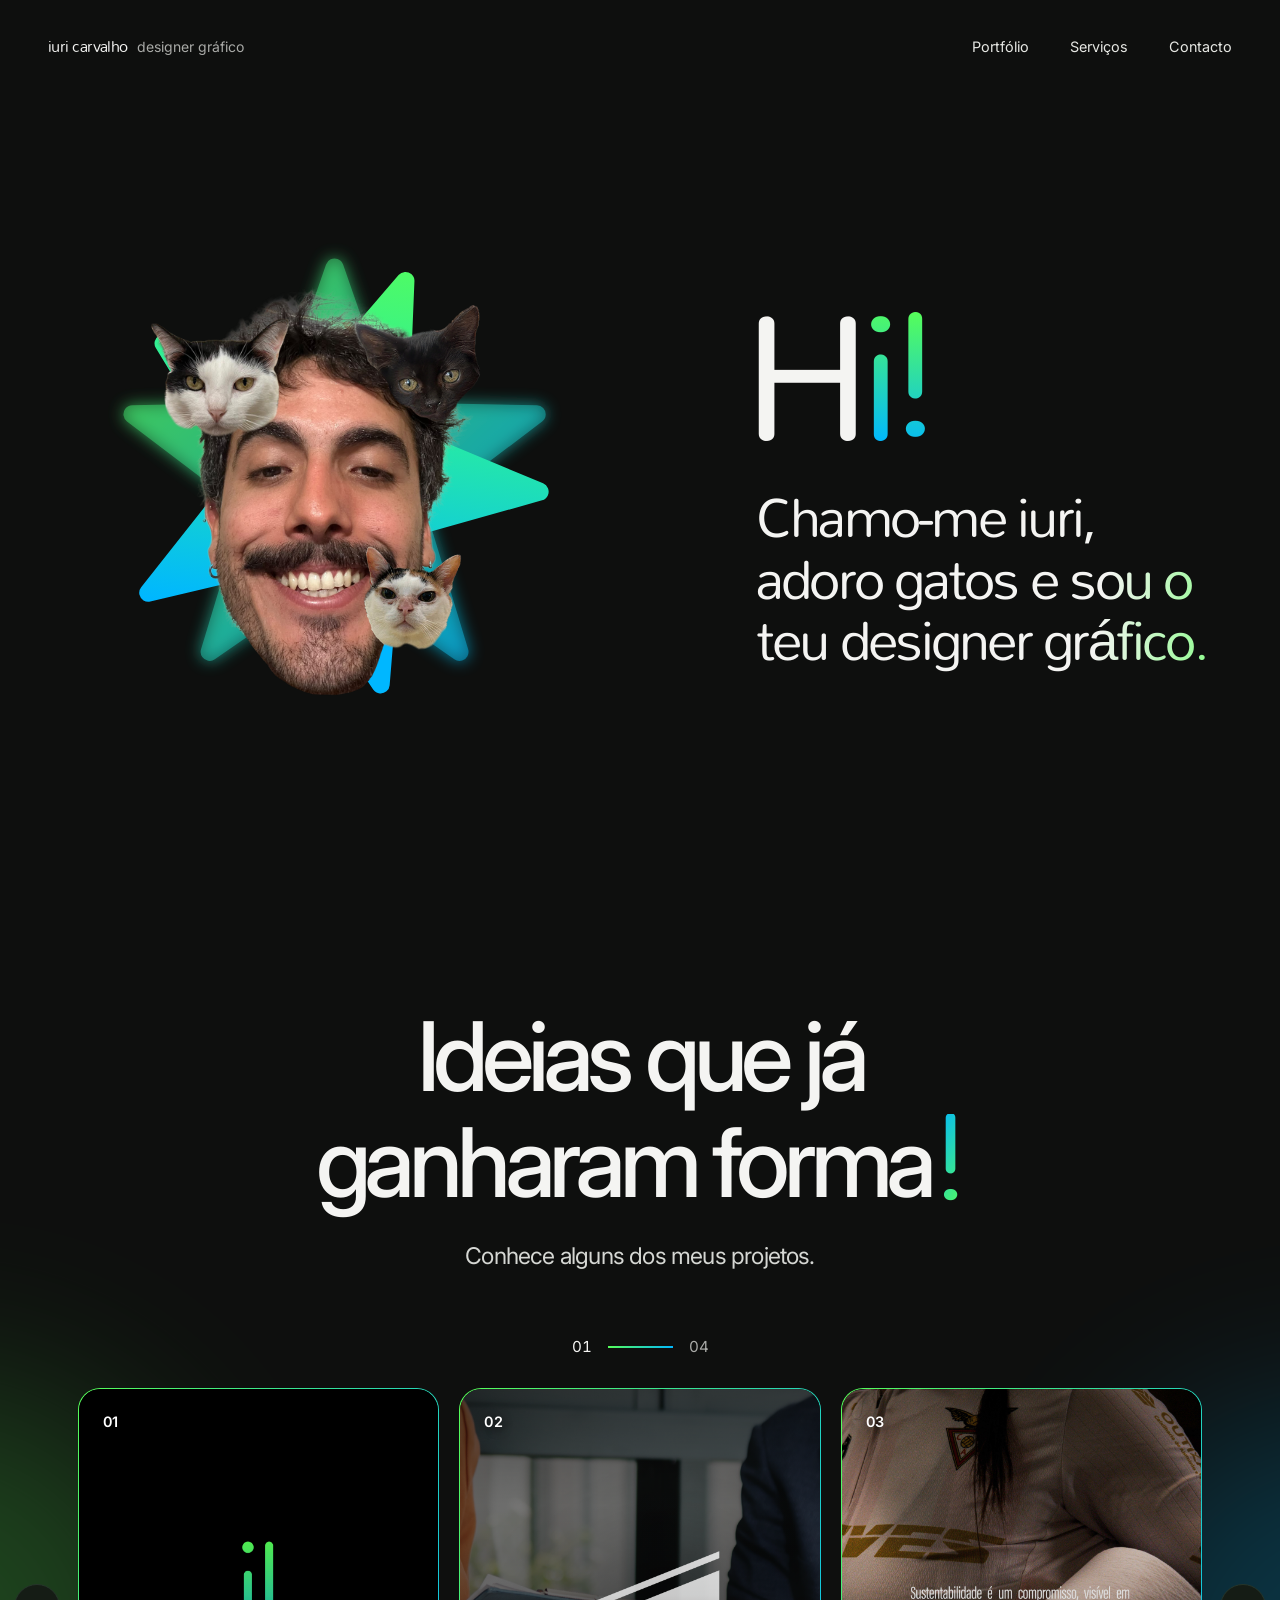
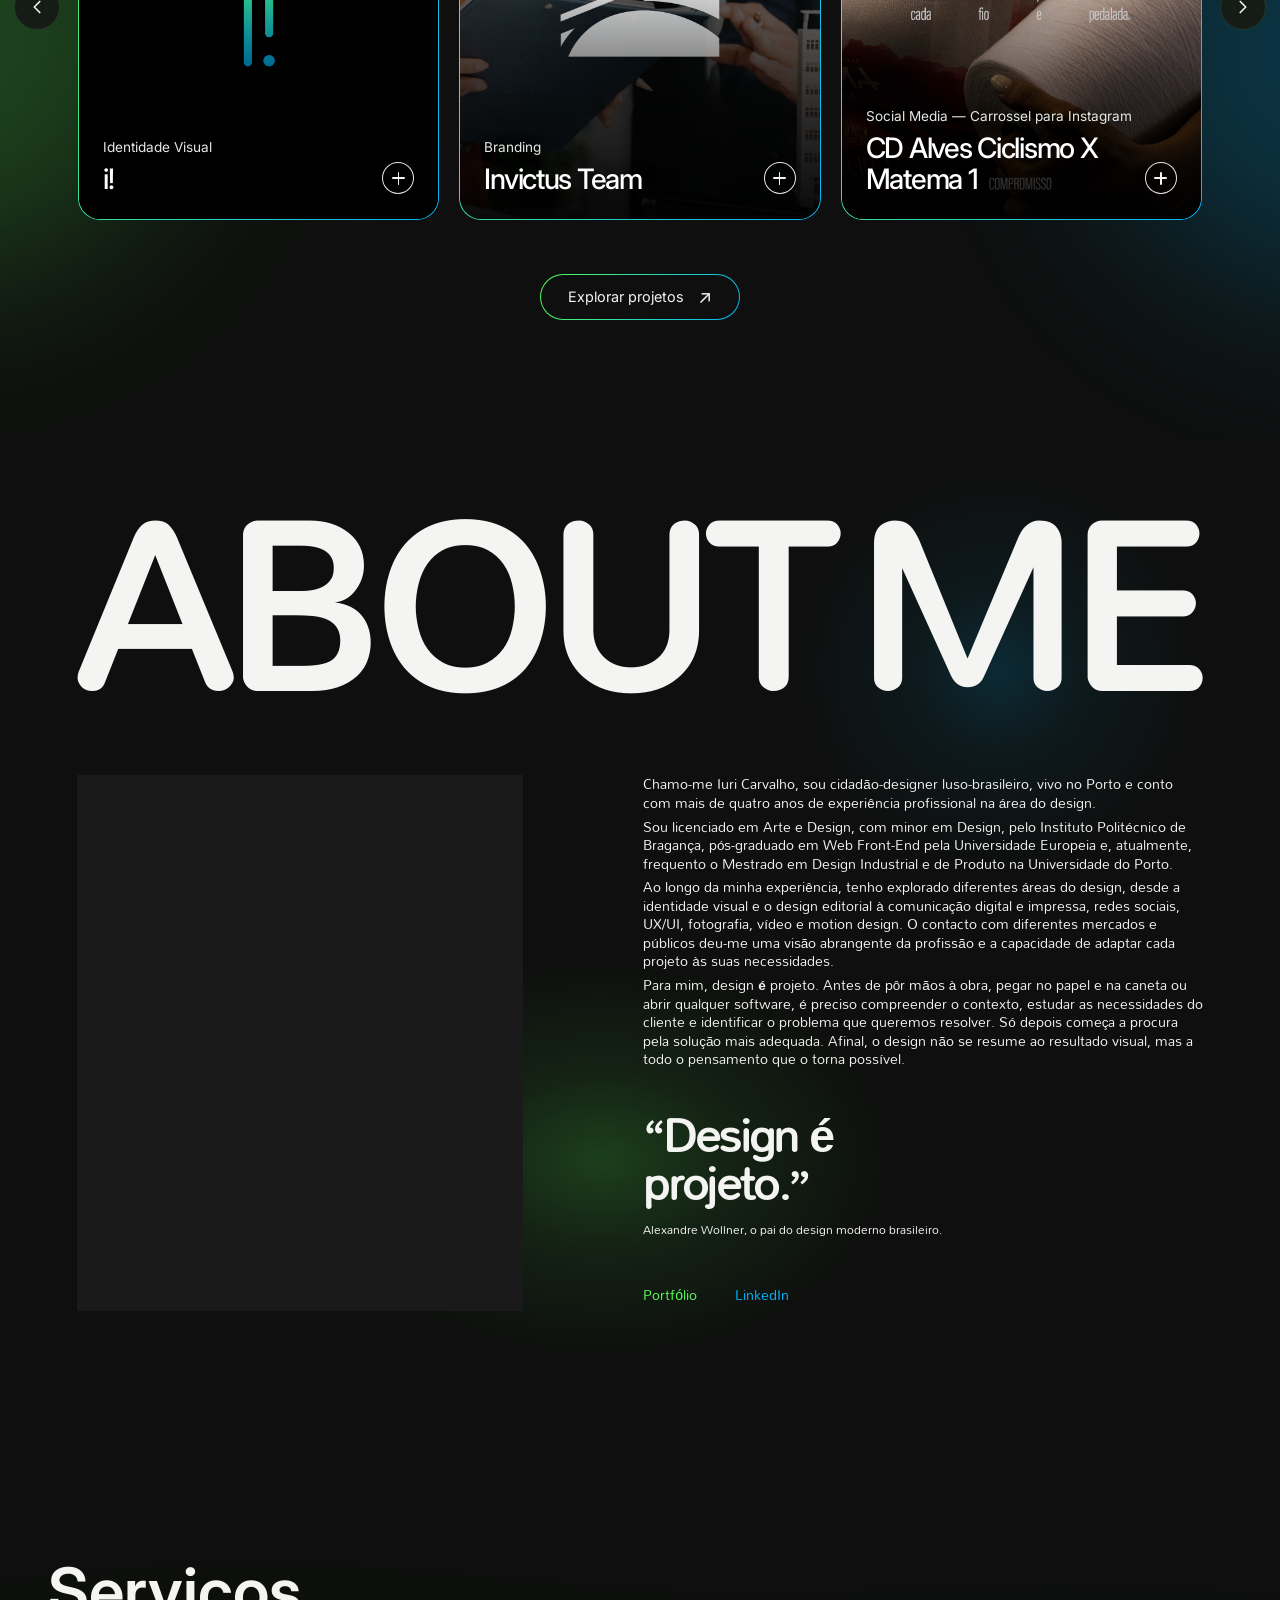
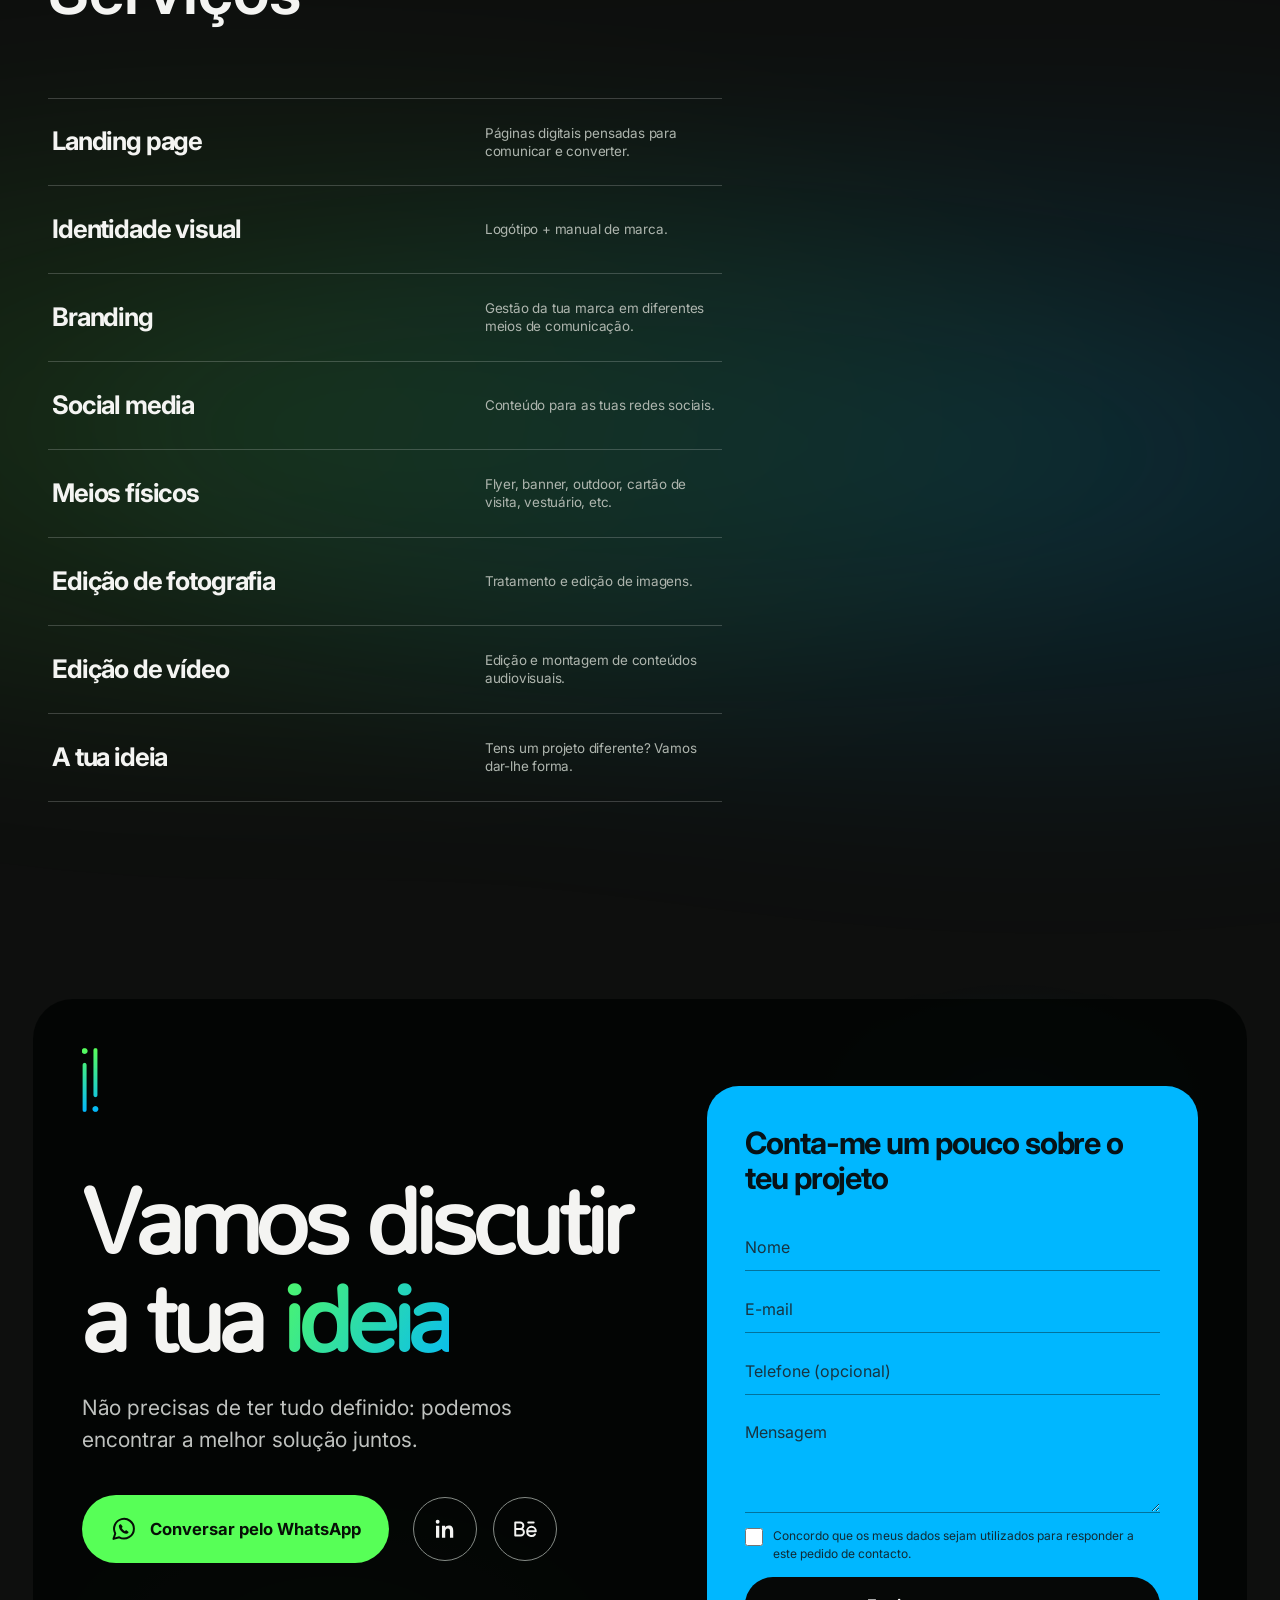
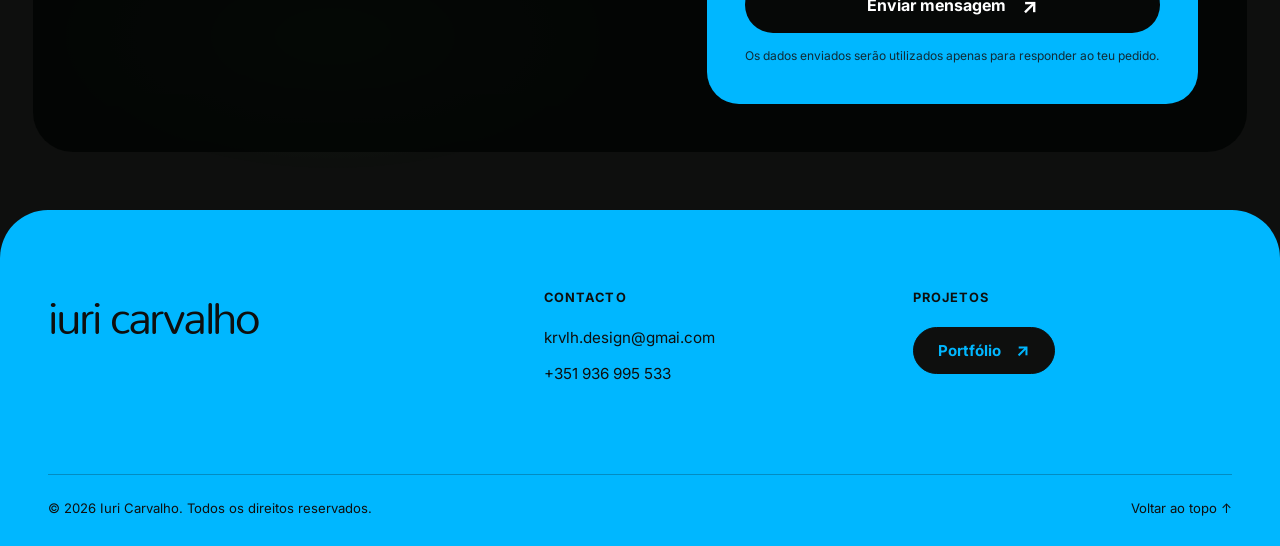
==== commit 41472de9: "Correção da animação mobile" ====
--- a/index.html
+++ b/index.html
@@ -160,7 +160,7 @@
           </h1>
 
           <p class="hero-copy__text">
-            Chamo-me Iuri, adoro gatos e sou o teu designer gráfico.
+            Chamo-me iuri, adoro gatos e sou o teu designer gráfico.
           </p>
 
         </div>
@@ -995,31 +995,75 @@
 
         </div>
 
-        <!-- VÍDEO -->
+        <!-- ANIMAÇÃO DOS SERVIÇOS -->
 
         <div class="services__right">
 
-          <div class="services__video-container">
-
-            <video
-              class="services__video"
-              autoplay
-              muted
-              loop
-              playsinline
-              preload="auto"
-              disablepictureinpicture
+          <div class="services__animation-container">
+
+            <svg
+              class="services__animation"
+              viewBox="0 0 800 1200"
+              width="800"
+              height="1200"
+              role="img"
               aria-label="Animação visual dos serviços de design"
+              focusable="false"
             >
-
-              <source
-                src="./assets/animacao-servico.webm"
-                type="video/webm"
-              >
-
-              O teu navegador não suporta a reprodução deste vídeo.
-
-            </video>
+              <defs>
+                <linearGradient id="services-star-front-gradient" gradientUnits="userSpaceOnUse"
+                  x1="-33.352" y1="102.160" x2="40.333" y2="-123.541">
+                  <stop offset="0%" stop-color="#00b7ff" />
+                  <stop offset="100%" stop-color="#57ff57" />
+                </linearGradient>
+                <linearGradient id="services-star-echo-gradient" gradientUnits="userSpaceOnUse"
+                  x1="-40.567" y1="121.450" x2="46.887" y2="-140.373">
+                  <stop offset="0%" stop-color="#00b7ff" />
+                  <stop offset="100%" stop-color="#57ff57" />
+                </linearGradient>
+                <path id="services-star-shape" d="M124.200 0.000 L38.768 28.167 L38.380 118.121 L-14.808 45.575 L-100.480 73.003 L-47.920 0.000 L-100.480 -73.003 L-14.808 -45.575 L38.380 -118.121 L38.768 -28.167 Z"
+                  stroke-width="16.05" stroke-linejoin="round" />
+                <filter id="services-star-glow" filterUnits="userSpaceOnUse"
+                  x="-200" y="-200" width="400" height="400"
+                  color-interpolation-filters="sRGB">
+                  <feGaussianBlur stdDeviation="8.663" />
+                </filter>
+                <g id="services-star-motion">
+                  <g class="services__star-front" transform="translate(207.4 222.3) rotate(148.429)">
+                    <use href="#services-star-shape" fill="url(#services-star-front-gradient)"
+                      stroke="url(#services-star-front-gradient)" filter="url(#services-star-glow)" opacity="0.885" />
+                    <use href="#services-star-shape" fill="url(#services-star-front-gradient)"
+                      stroke="url(#services-star-front-gradient)" />
+                  </g>
+                  <g class="services__star-echo" transform="translate(213 221.2) rotate(178.322)">
+                    <use href="#services-star-shape" fill="url(#services-star-echo-gradient)"
+                      stroke="url(#services-star-echo-gradient)" filter="url(#services-star-glow)" opacity="0.545" />
+                    <use href="#services-star-shape" fill="url(#services-star-echo-gradient)"
+                      stroke="url(#services-star-echo-gradient)" opacity="0.455" />
+                  </g>
+                </g>
+              </defs>
+              <g class="services__stars" aria-hidden="true">
+                <use href="#services-star-motion" />
+                <use href="#services-star-motion" transform="translate(366.841 270.974)" />
+                <use href="#services-star-motion" transform="translate(6.874 562.114)" />
+                <use href="#services-star-motion" transform="translate(363.435 754.077)" />
+              </g>
+              <g class="services__heads" aria-hidden="true">
+              <image class="services__head" href="./assets/bento.png"
+                x="-500" y="-500" width="1000" height="1000"
+                transform="translate(207.07 211.18) scale(0.2548)" />
+              <image class="services__head" href="./assets/bruxinha.png"
+                x="-500" y="-500" width="1000" height="1000"
+                transform="translate(574.58 489.51) scale(0.262)" />
+              <image class="services__head" href="./assets/profile-pic.png"
+                x="-500" y="-500" width="1000" height="1000"
+                transform="translate(214.51 784.61) scale(0.23)" />
+              <image class="services__head" href="./assets/gatos.png"
+                x="-500" y="-500" width="1000" height="1000"
+                transform="translate(575.67 955.43) scale(0.2194)" />
+              </g>
+            </svg>
 
           </div>
 
--- a/styles.css
+++ b/styles.css
@@ -1207,7 +1207,7 @@
   color: var(--white);
 }
 
-/* VÍDEO DOS SERVIÇOS */
+/* ANIMAÇÃO DOS SERVIÇOS — SVG transparente, com a proporção do original. */
 
 .services__right {
   display: flex;
@@ -1217,7 +1217,7 @@
   transform: translateY(-35px);
 }
 
-.services__video-container {
+.services__animation-container {
   position: relative;
   display: flex;
   align-items: center;
@@ -1229,7 +1229,7 @@
   background: transparent;
 }
 
-.services__video {
+.services__animation {
   display: block;
   width: 100%;
   height: 100%;
@@ -1241,10 +1241,6 @@
   pointer-events: none;
 }
 
-.services__video::-webkit-media-controls,
-.services__video::-webkit-media-controls-enclosure {
-  display: none !important;
-}
 
 /* VISUAL ALTERNATIVO */
 
@@ -1978,14 +1974,14 @@
     transform: none;
   }
 
-  .services__video-container {
+  .services__animation-container {
     width: min(100%, 540px);
     height: auto;
     margin-inline: auto;
     overflow: visible;
   }
 
-  .services__video {
+  .services__animation {
     width: 100%;
     height: auto;
     max-height: 700px;
@@ -2045,7 +2041,7 @@
     filter: blur(60px);
   }
 
-  .services__video-container {
+  .services__animation-container {
     width: min(100%, 440px);
   }
 
@@ -2332,14 +2328,14 @@
     transform: none;
   }
 
-  .services__video-container {
+  .services__animation-container {
     width: min(100%, 360px);
     max-width: 100%;
     height: auto;
     margin-inline: auto;
   }
 
-  .services__video {
+  .services__animation {
     width: 100%;
     height: auto;
     max-height: clamp(300px, 100vw, 420px);
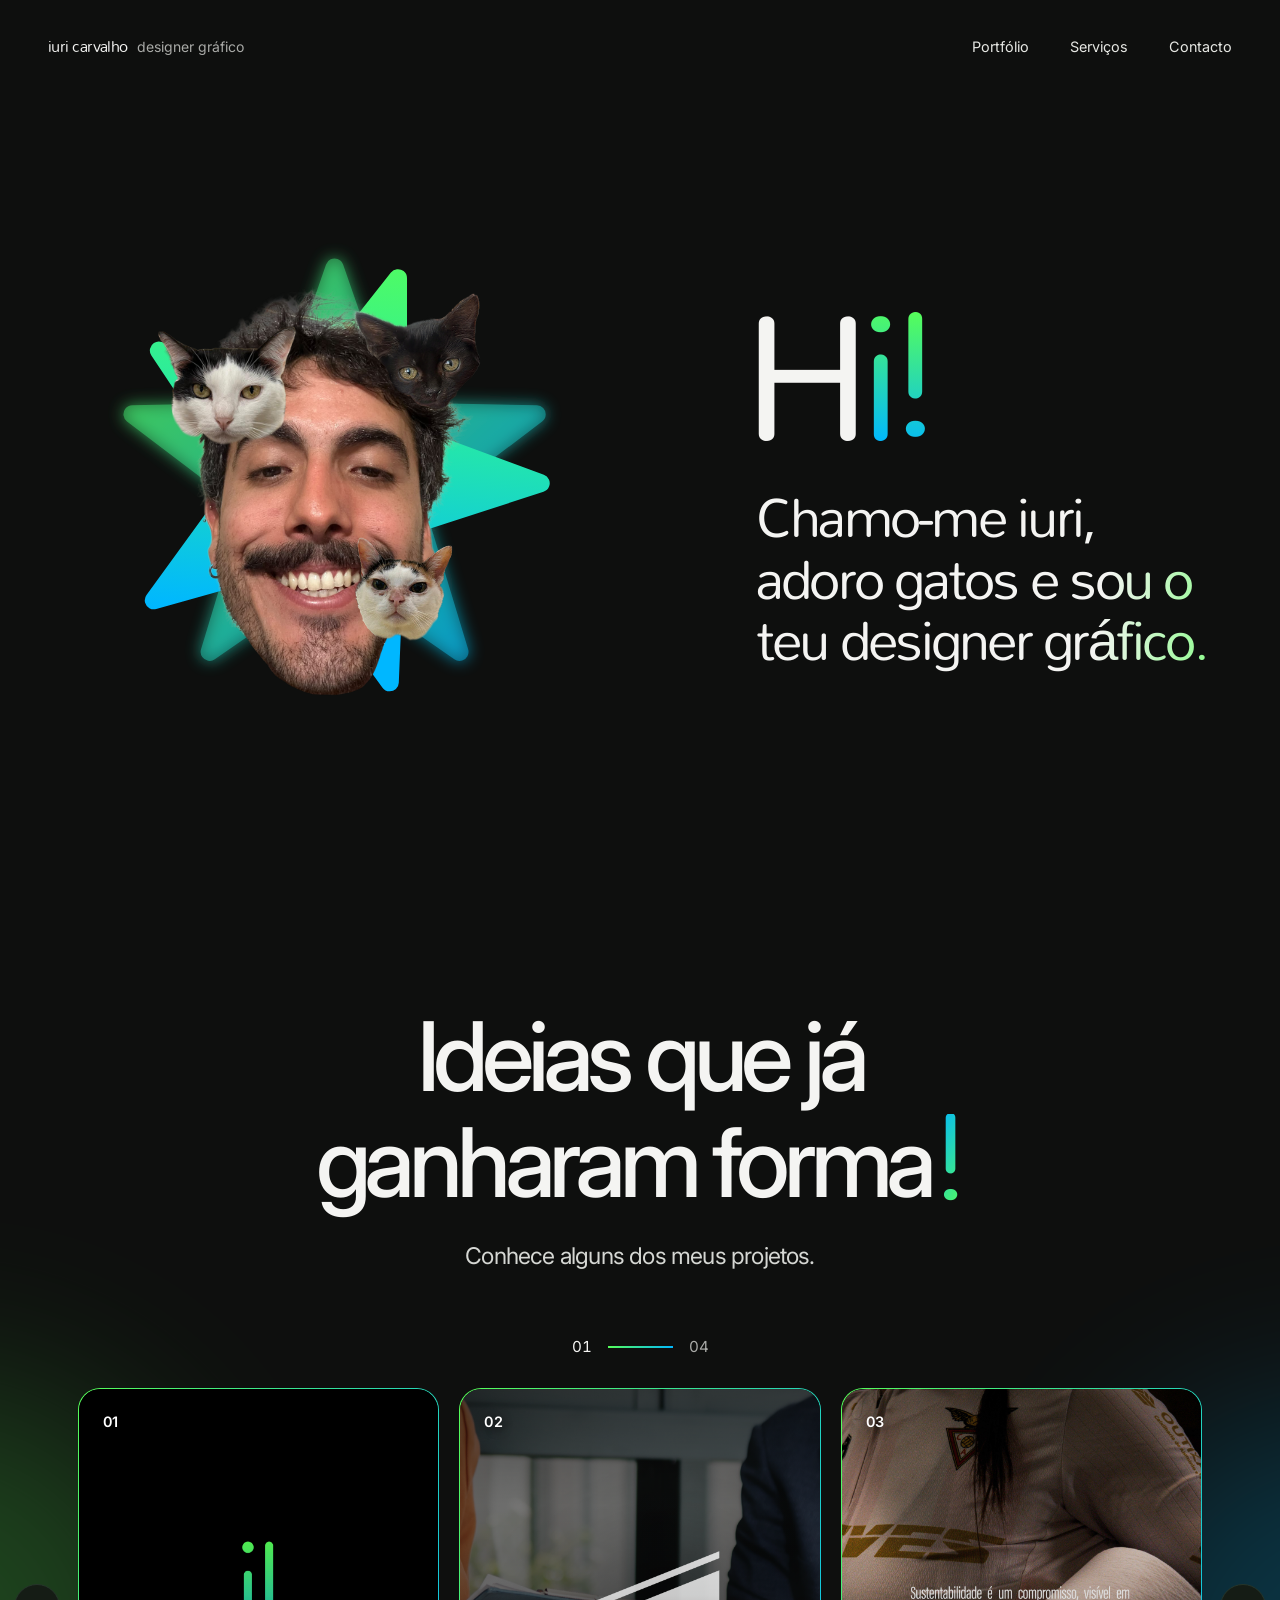
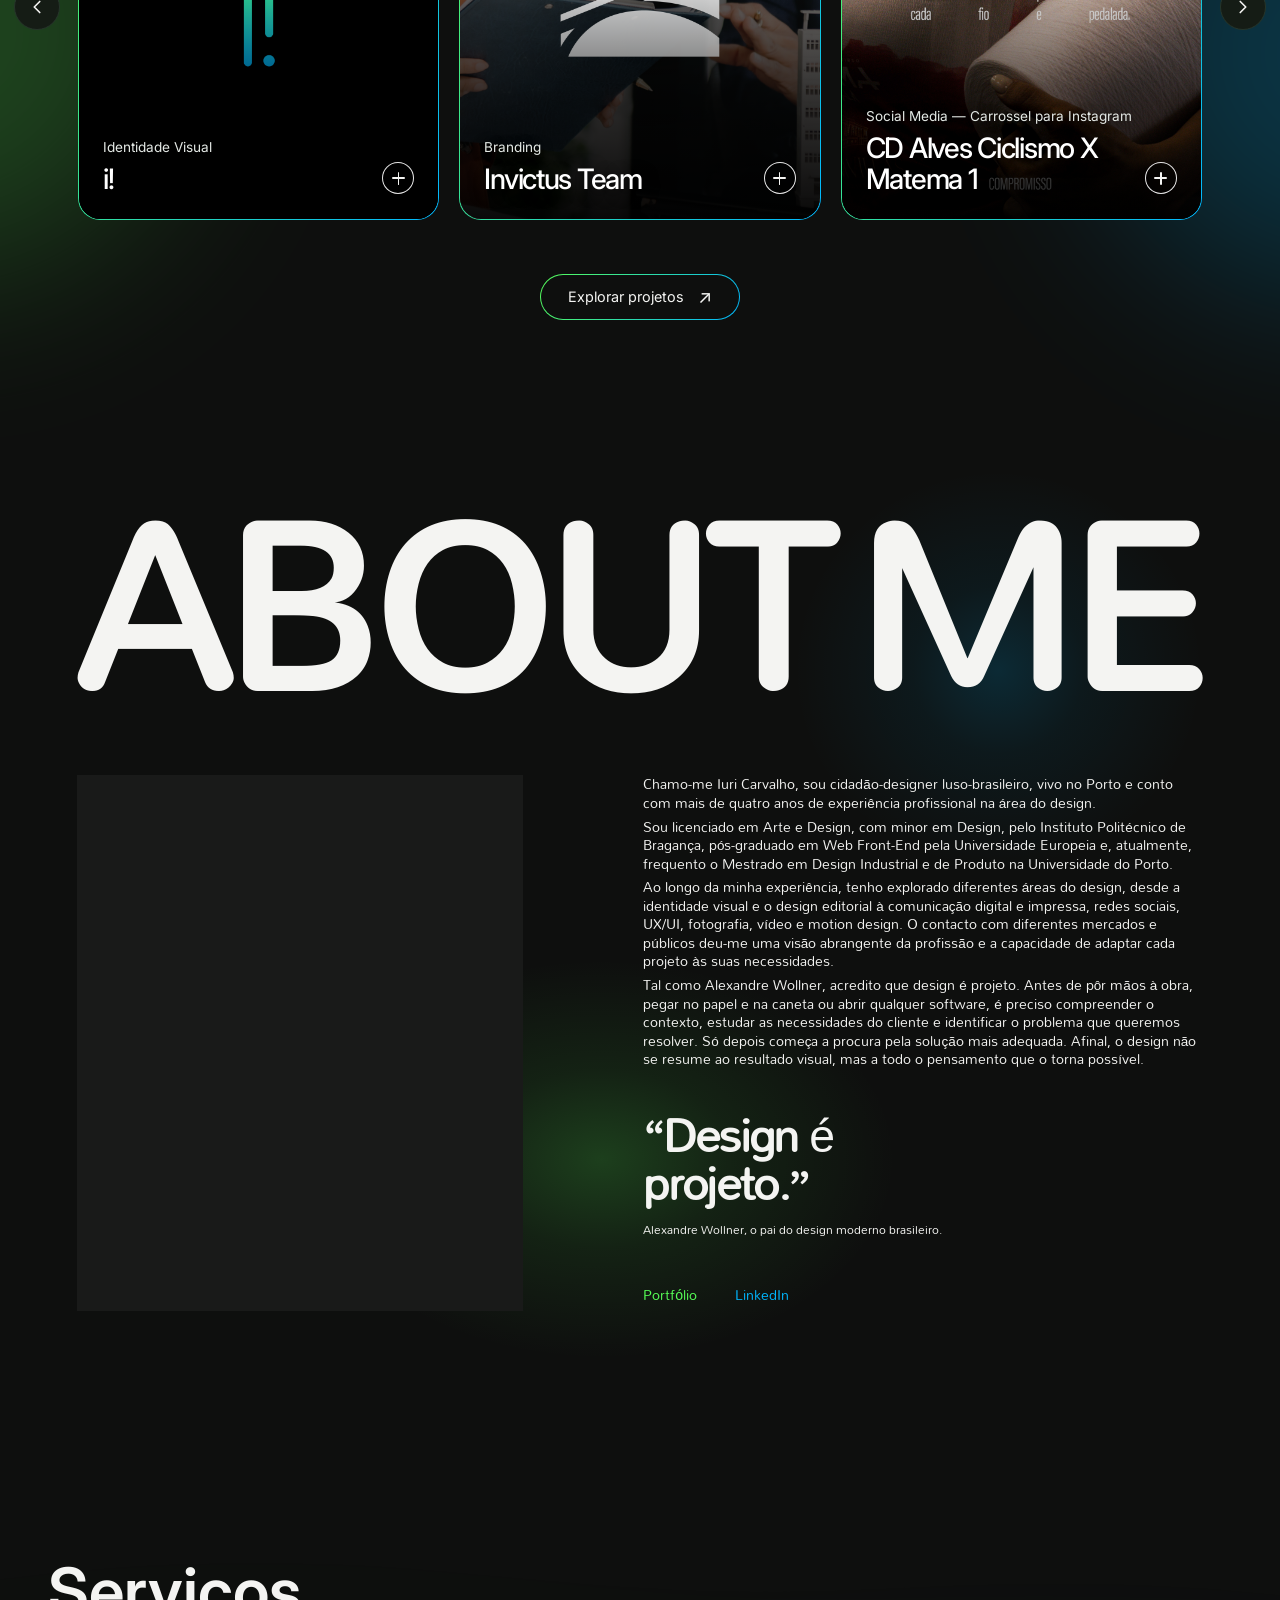
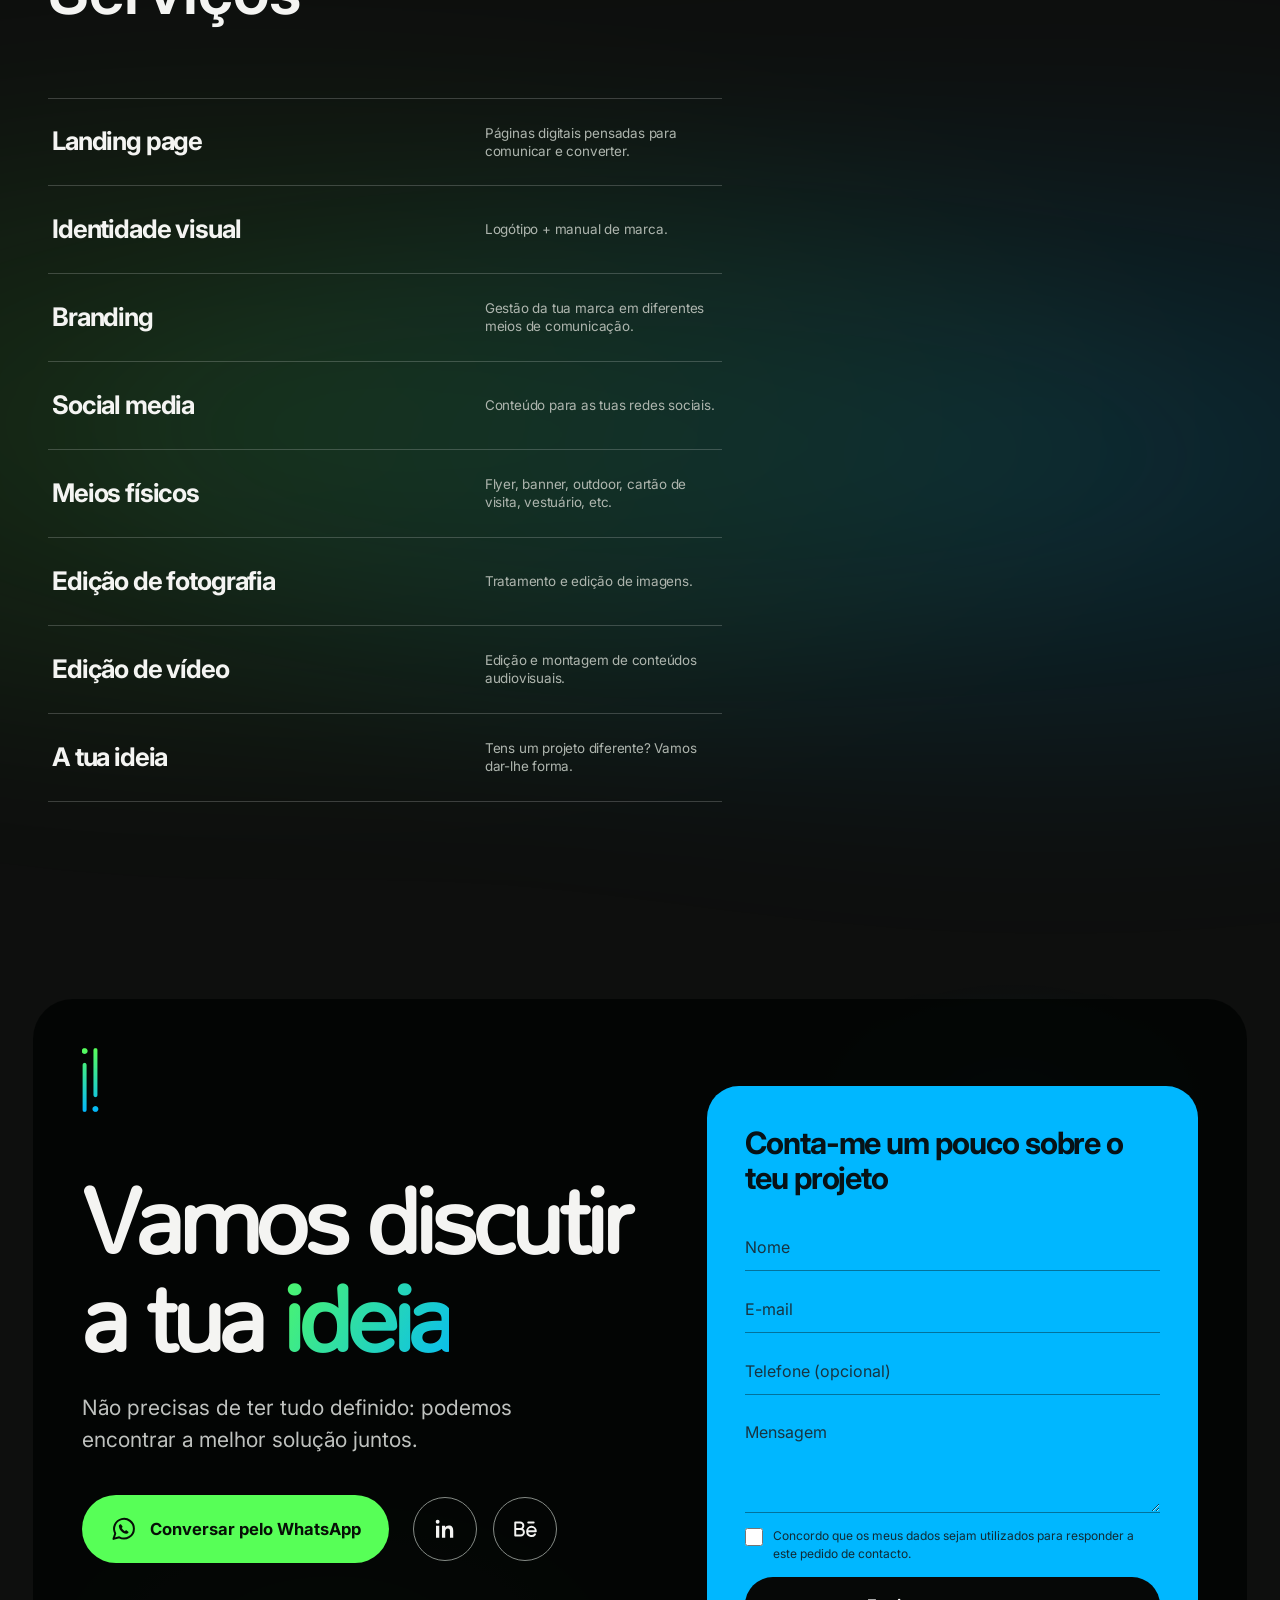
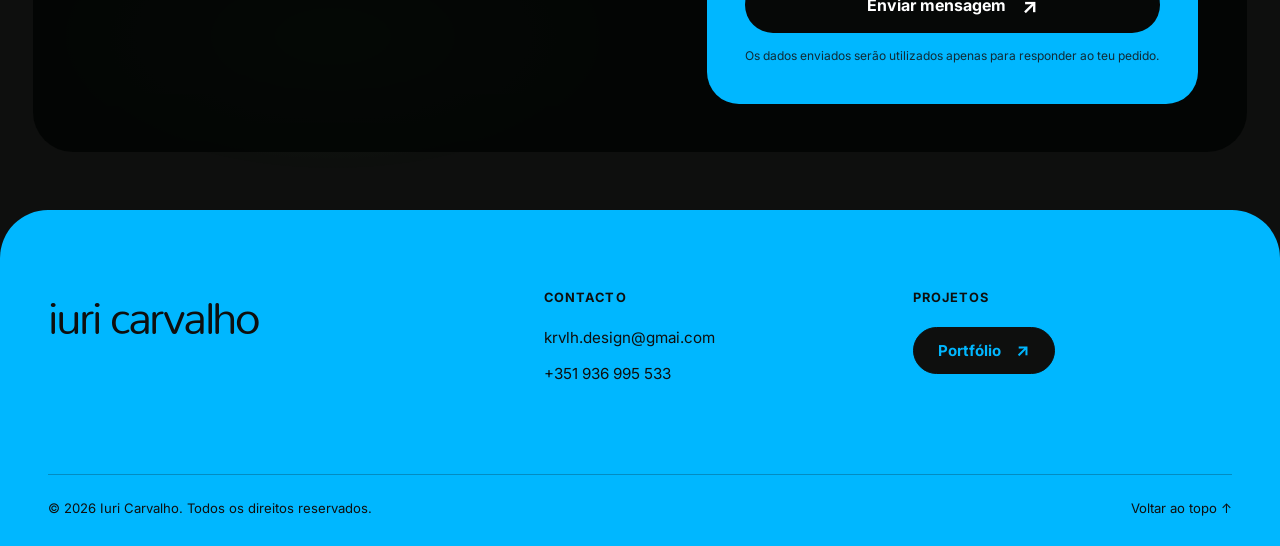
==== commit 54710e0c: "Correção final da secção About Me" ====
--- a/index.html
+++ b/index.html
@@ -879,12 +879,12 @@
               Ao longo da minha experiência, tenho explorado diferentes áreas do design, desde a identidade visual e o design editorial à comunicação digital e impressa, redes sociais, UX/UI, fotografia, vídeo e motion design. O contacto com diferentes mercados e públicos deu-me uma visão abrangente da profissão e a capacidade de adaptar cada projeto às suas necessidades.
             </p>
             <p>
-              Para mim, <strong>design é projeto</strong>. Antes de pôr mãos à obra, pegar no papel e na caneta ou abrir qualquer software, é preciso compreender o contexto, estudar as necessidades do cliente e identificar o problema que queremos resolver. Só depois começa a procura pela solução mais adequada. Afinal, o design não se resume ao resultado visual, mas a todo o pensamento que o torna possível.
+              Tal como Alexandre Wollner, acredito que design é projeto. Antes de pôr mãos à obra, pegar no papel e na caneta ou abrir qualquer software, é preciso compreender o contexto, estudar as necessidades do cliente e identificar o problema que queremos resolver. Só depois começa a procura pela solução mais adequada. Afinal, o design não se resume ao resultado visual, mas a todo o pensamento que o torna possível.
             </p>
           </div>
 
           <blockquote class="about__quote">
-            <p>“Design é<br> projeto.”</p>
+            <p>“Design <span class="about__quote-accent">é</span><br> projeto.”</p>
             <footer>Alexandre Wollner, o pai do design moderno brasileiro.</footer>
           </blockquote>
 
--- a/styles.css
+++ b/styles.css
@@ -939,6 +939,11 @@
   line-height: 1.05;
 }
 
+.about__quote-accent {
+  /* Mandali omite este carácter; evita o negrito da fonte de substituição. */
+  font-weight: 400;
+}
+
 .about__quote footer {
   margin-top: 14px;
   font-size: 0.75rem;
@@ -2290,12 +2295,13 @@
   /* SERVIÇOS */
 
   .services {
-    padding: 64px 20px 72px;
+    padding: 64px 20px 32px;
   }
 
   .services__container {
     grid-template-columns: minmax(0, 1fr);
-    gap: 32px;
+    /* Equilibra os 32px finais dos Serviços + 40px iniciais do contacto. */
+    gap: 72px;
   }
 
   .services__heading {
@@ -2322,7 +2328,8 @@
   }
 
   .services__right {
-    display: block;
+    display: grid;
+    place-items: center;
     width: 100%;
     padding-top: 0;
     transform: none;
@@ -2338,8 +2345,10 @@
   .services__animation {
     width: 100%;
     height: auto;
-    max-height: clamp(300px, 100vw, 420px);
+    max-height: clamp(330px, 110vw, 462px);
     object-fit: contain;
+    transform: scale(1.1);
+    transform-origin: center;
   }
 
   @media (hover: none) {
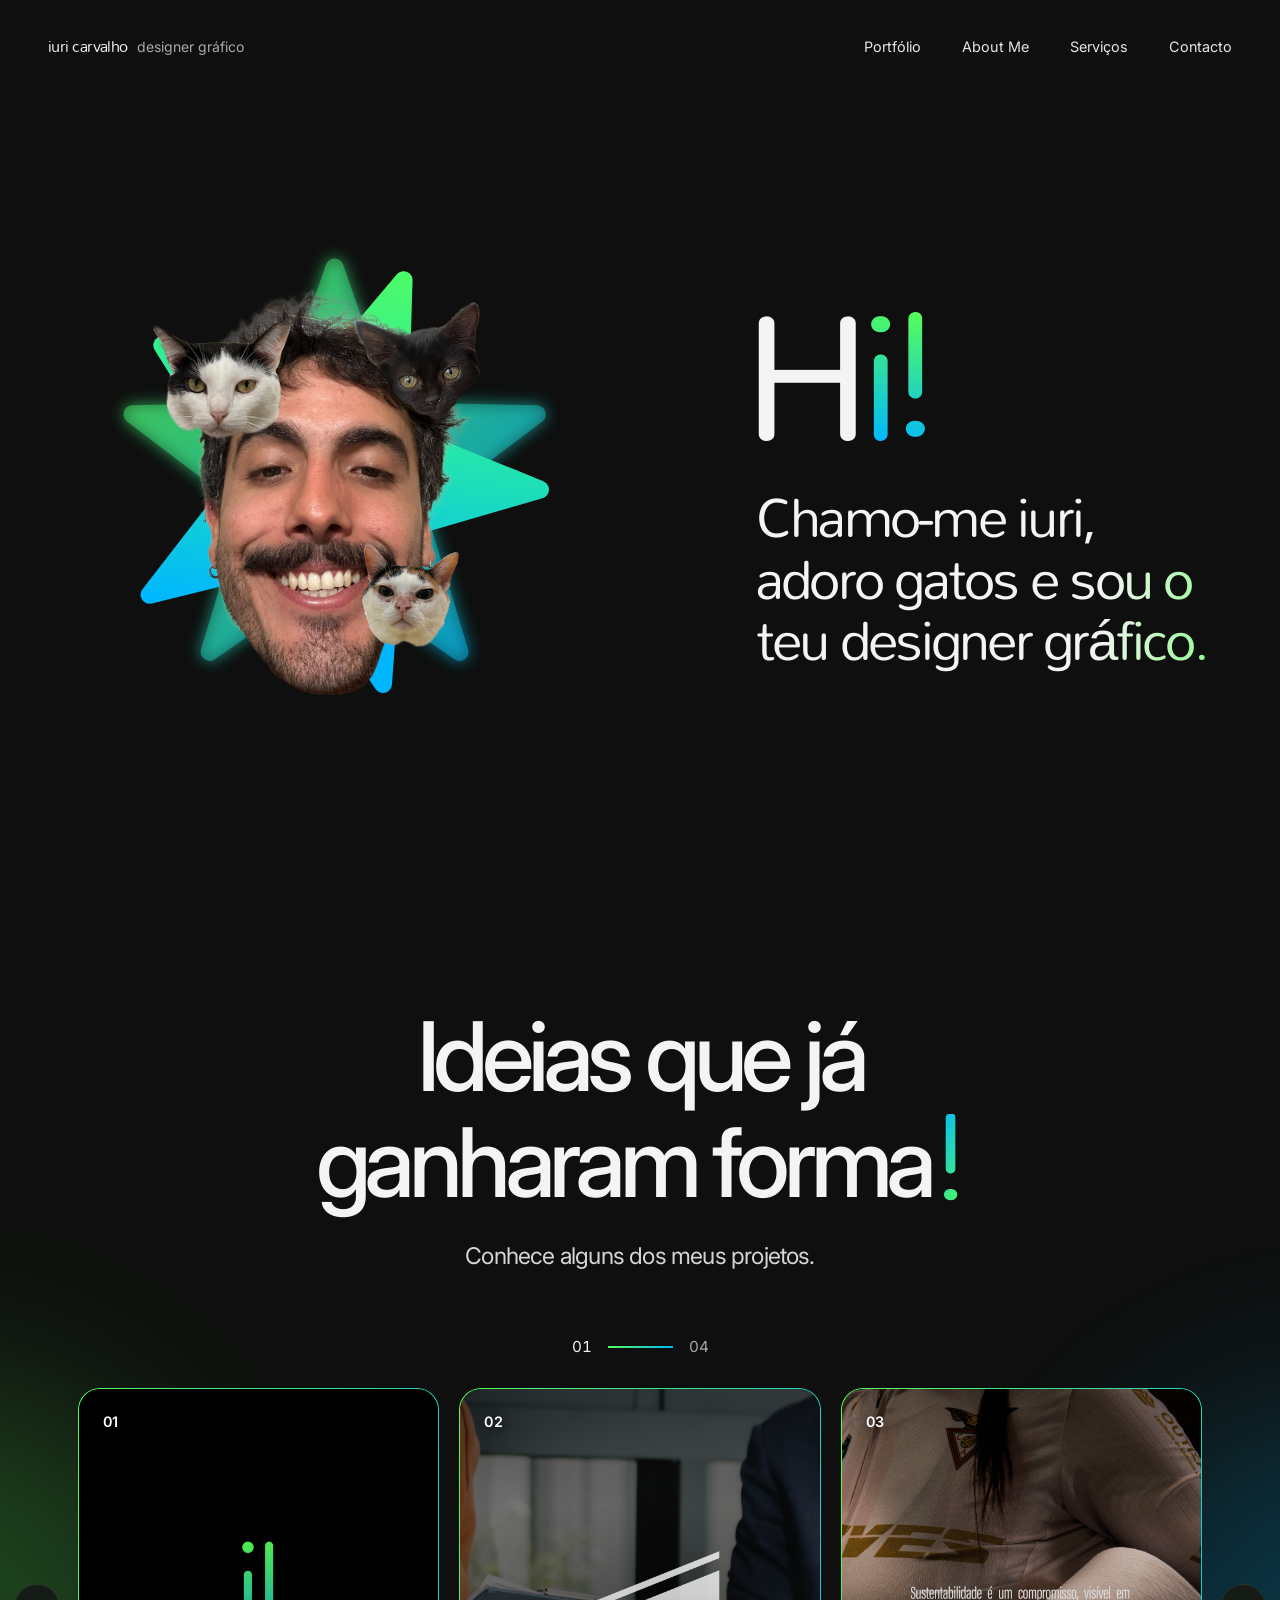
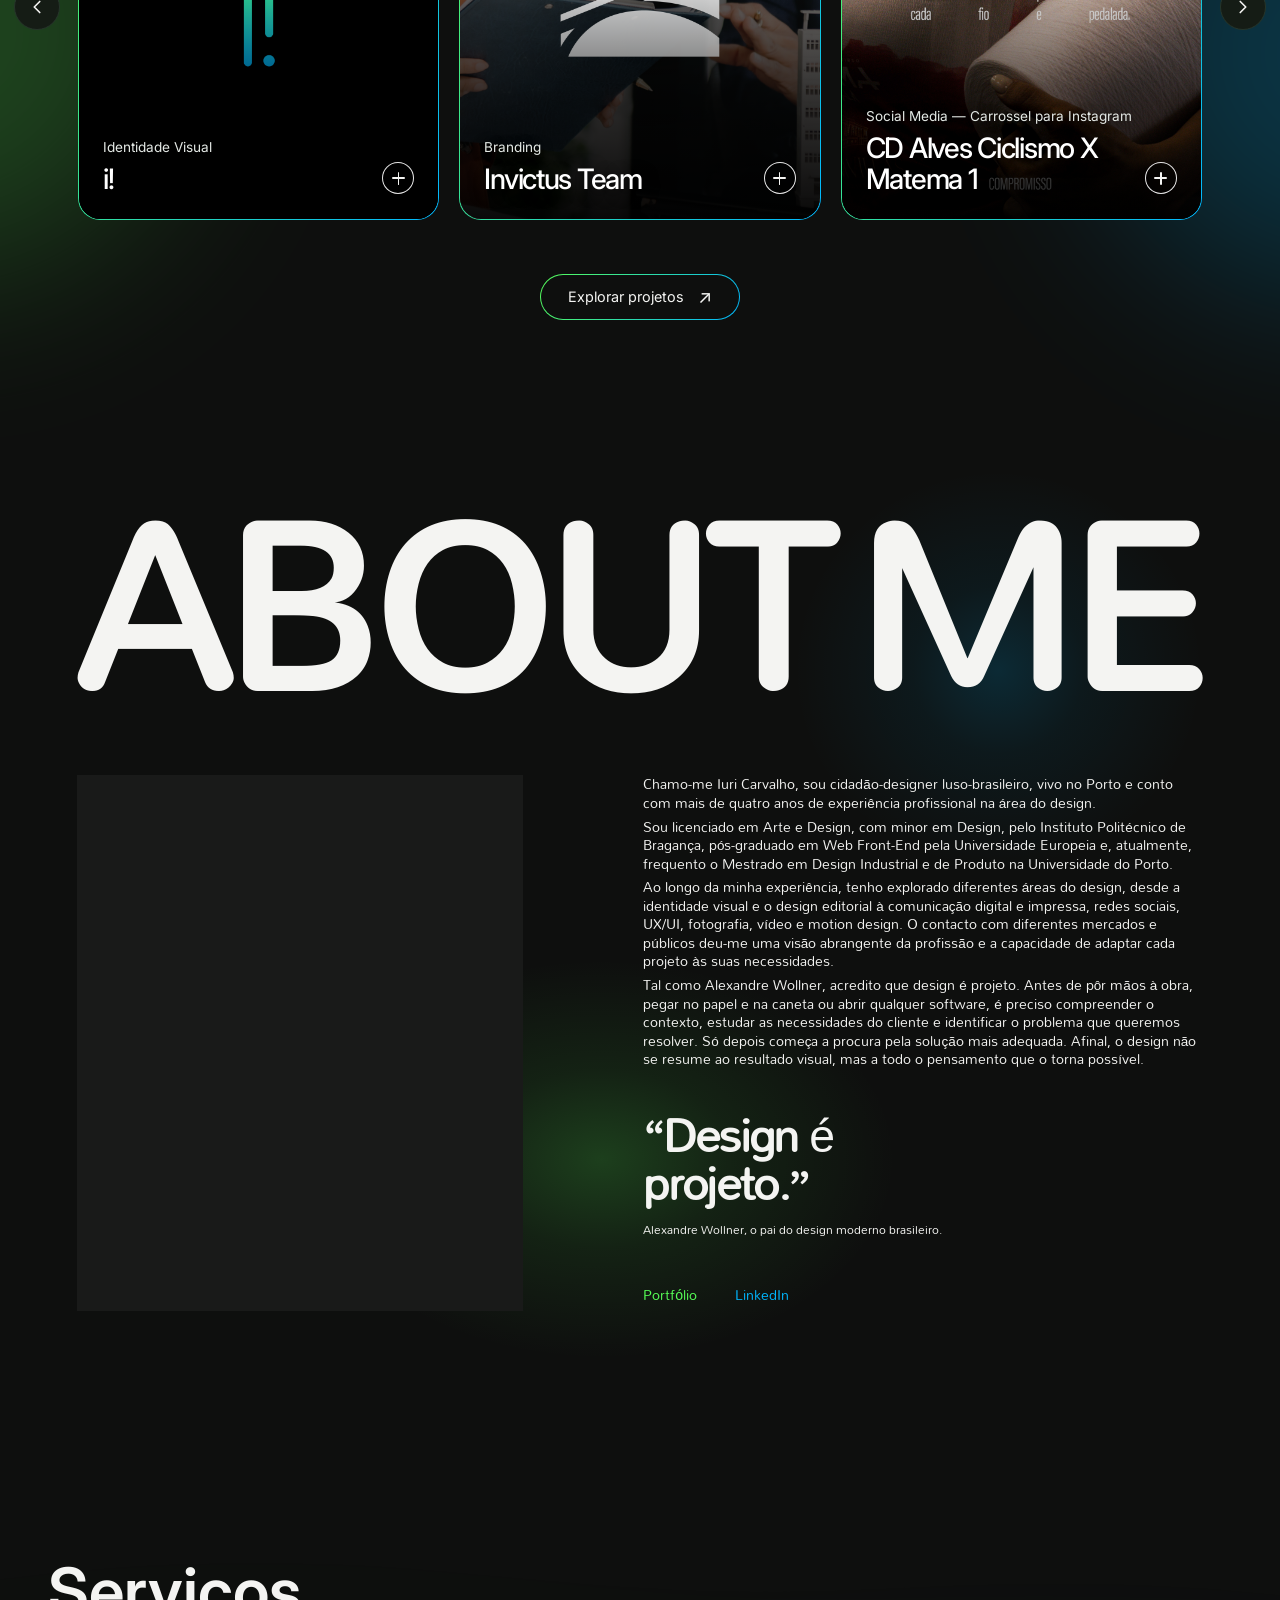
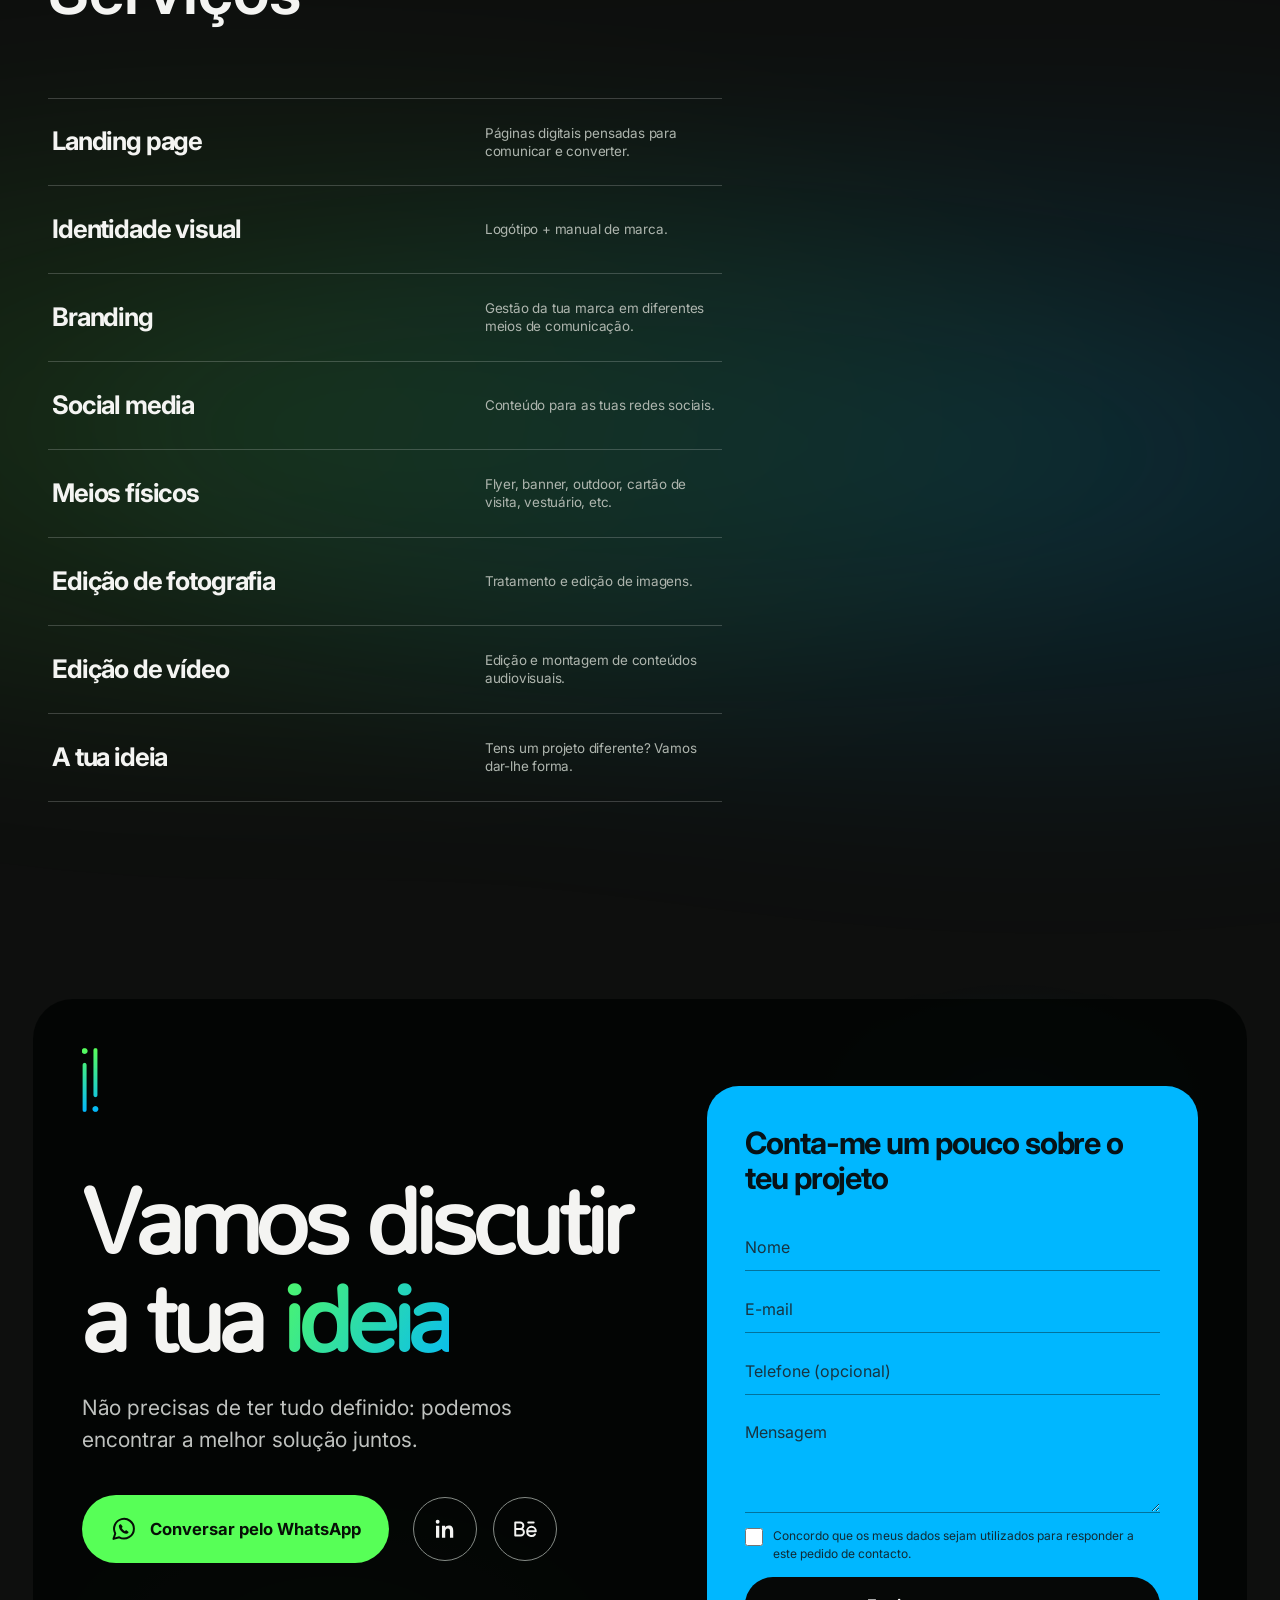
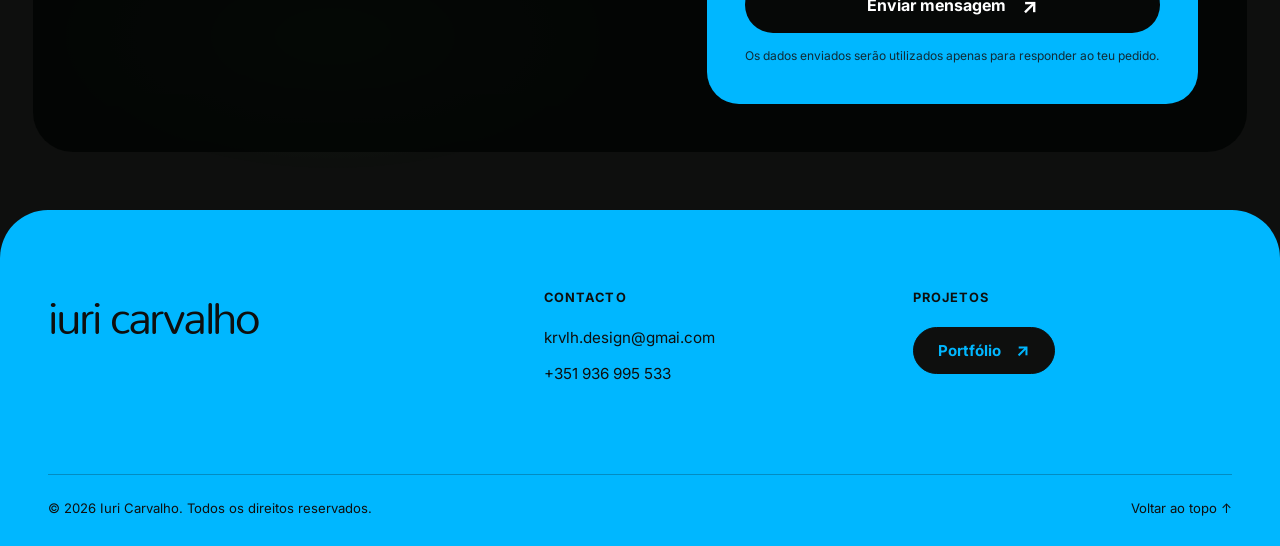
==== commit 5d57482b: "Atualização" ====
--- a/index.html
+++ b/index.html
@@ -36,6 +36,7 @@
 
     <nav class="site-nav" aria-label="Navegação principal">
       <a href="#portfolio">Portfólio</a>
+      <a href="#sobre">About Me</a>
       <a href="#servicos">Serviços</a>
       <a href="#contato">Contacto</a>
     </nav>
--- a/styles.css
+++ b/styles.css
@@ -2098,7 +2098,7 @@
 
   .site-nav {
     display: grid;
-    grid-template-columns: repeat(3, minmax(0, 1fr));
+    grid-template-columns: repeat(4, minmax(0, 1fr));
     width: 100%;
     gap: 8px;
   }
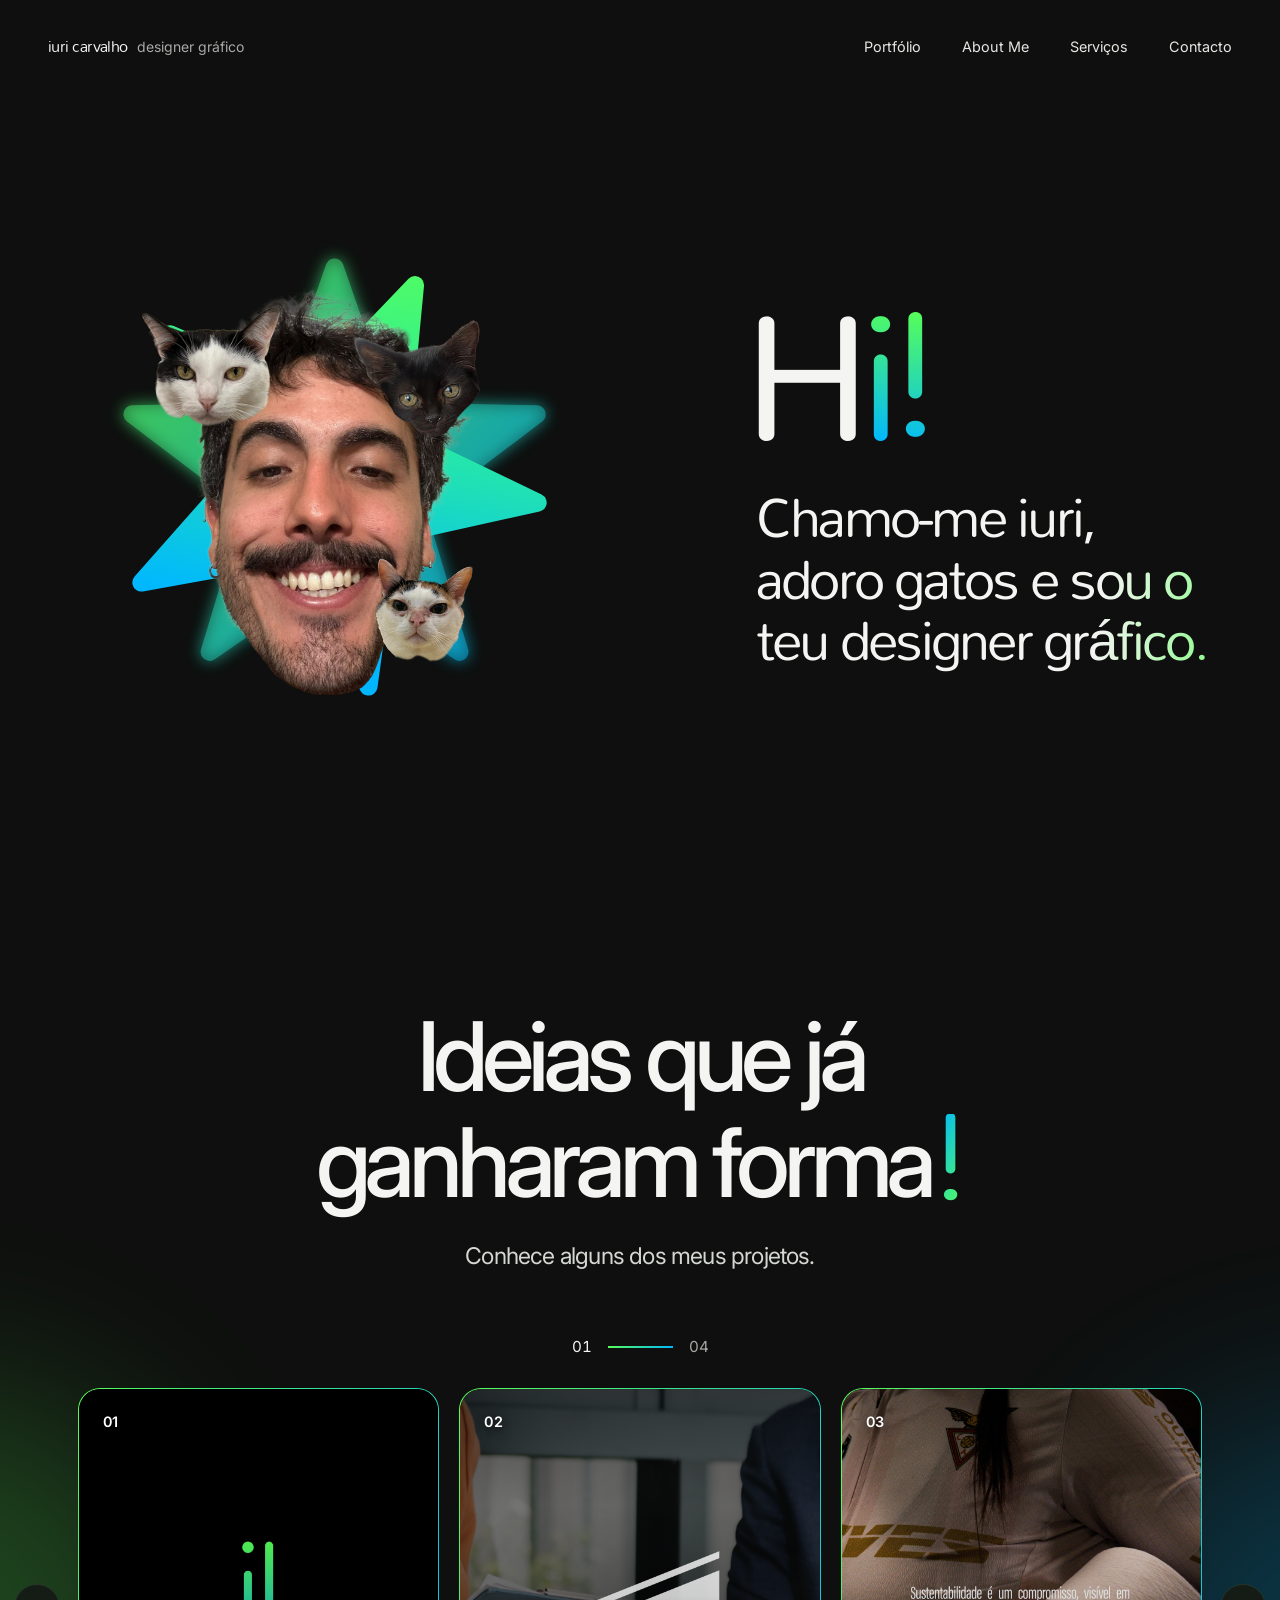
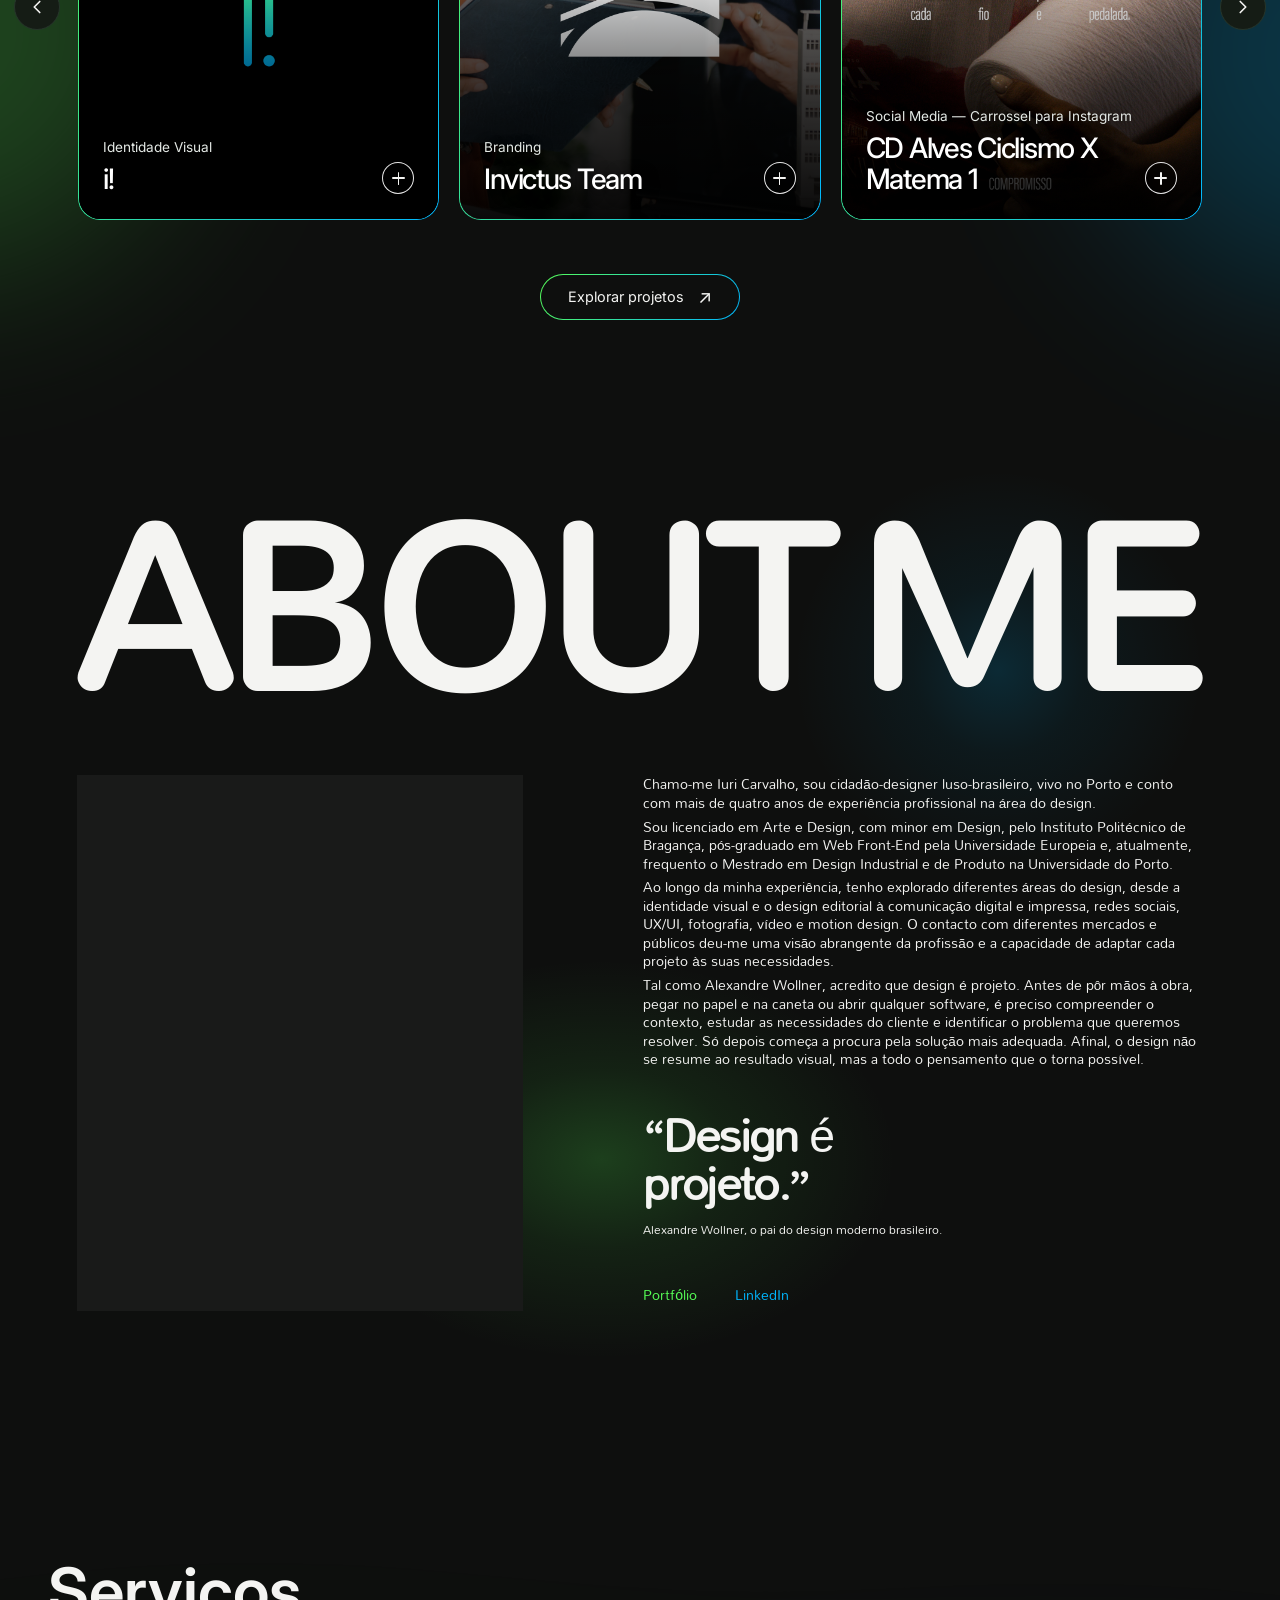
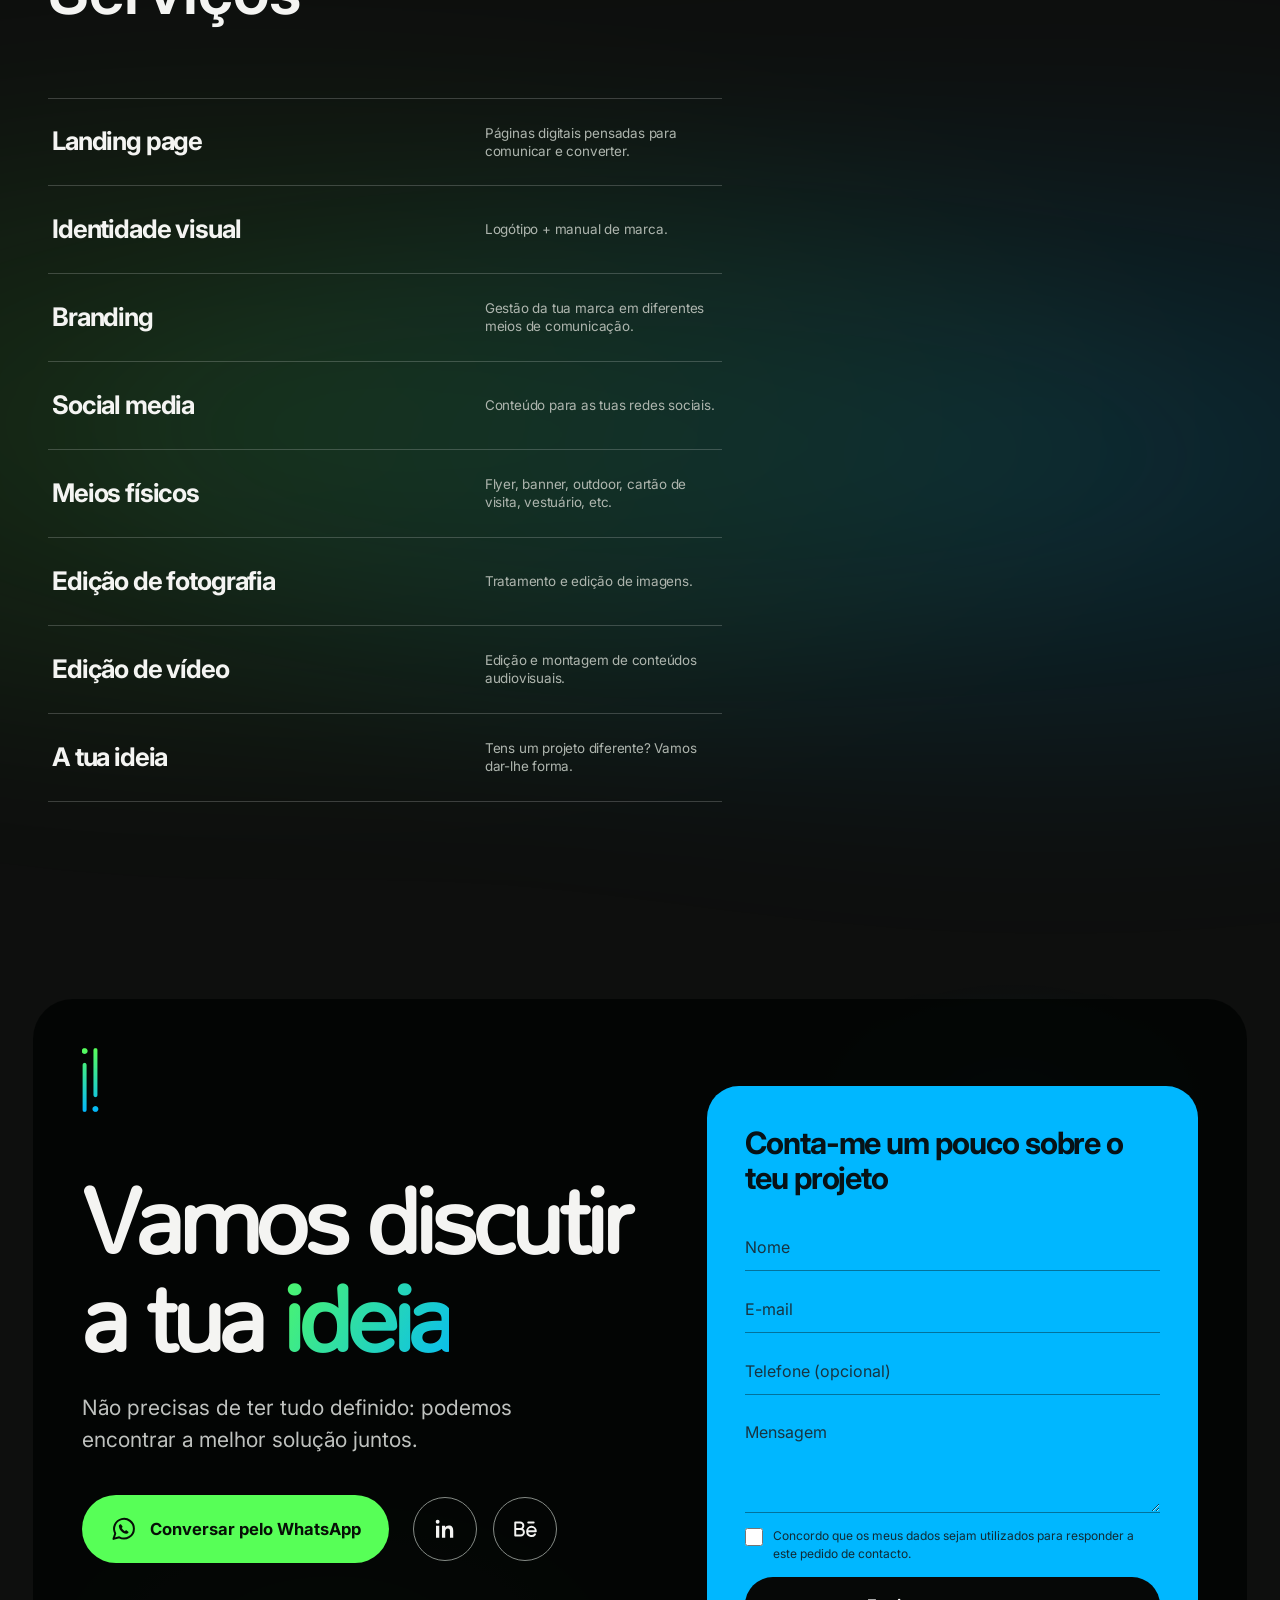
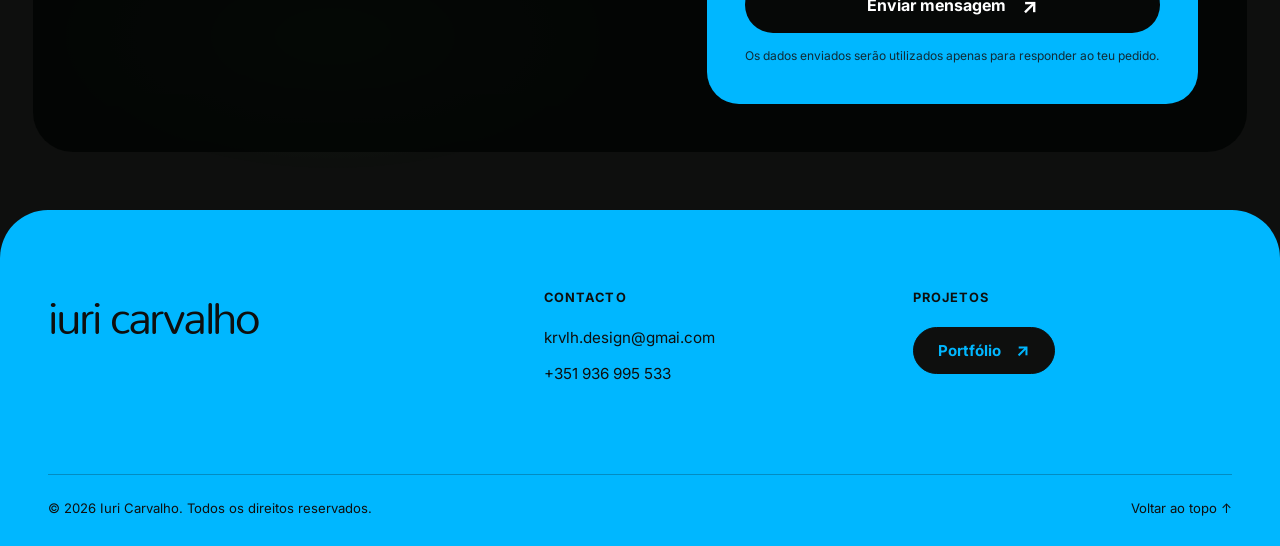
==== commit 4ef3ee7e: "Favicon" ====
--- a/index.html
+++ b/index.html
@@ -13,6 +13,7 @@
 
   <title>Iuri Carvalho — Designer gráfico</title>
 
+  <link rel="icon" type="image/png" sizes="512x512" href="./assets/favicon.png">
   <link rel="stylesheet" href="./styles.css?v=20261116-about-natural">
   <script src="./script.js" defer></script>
 </head>
